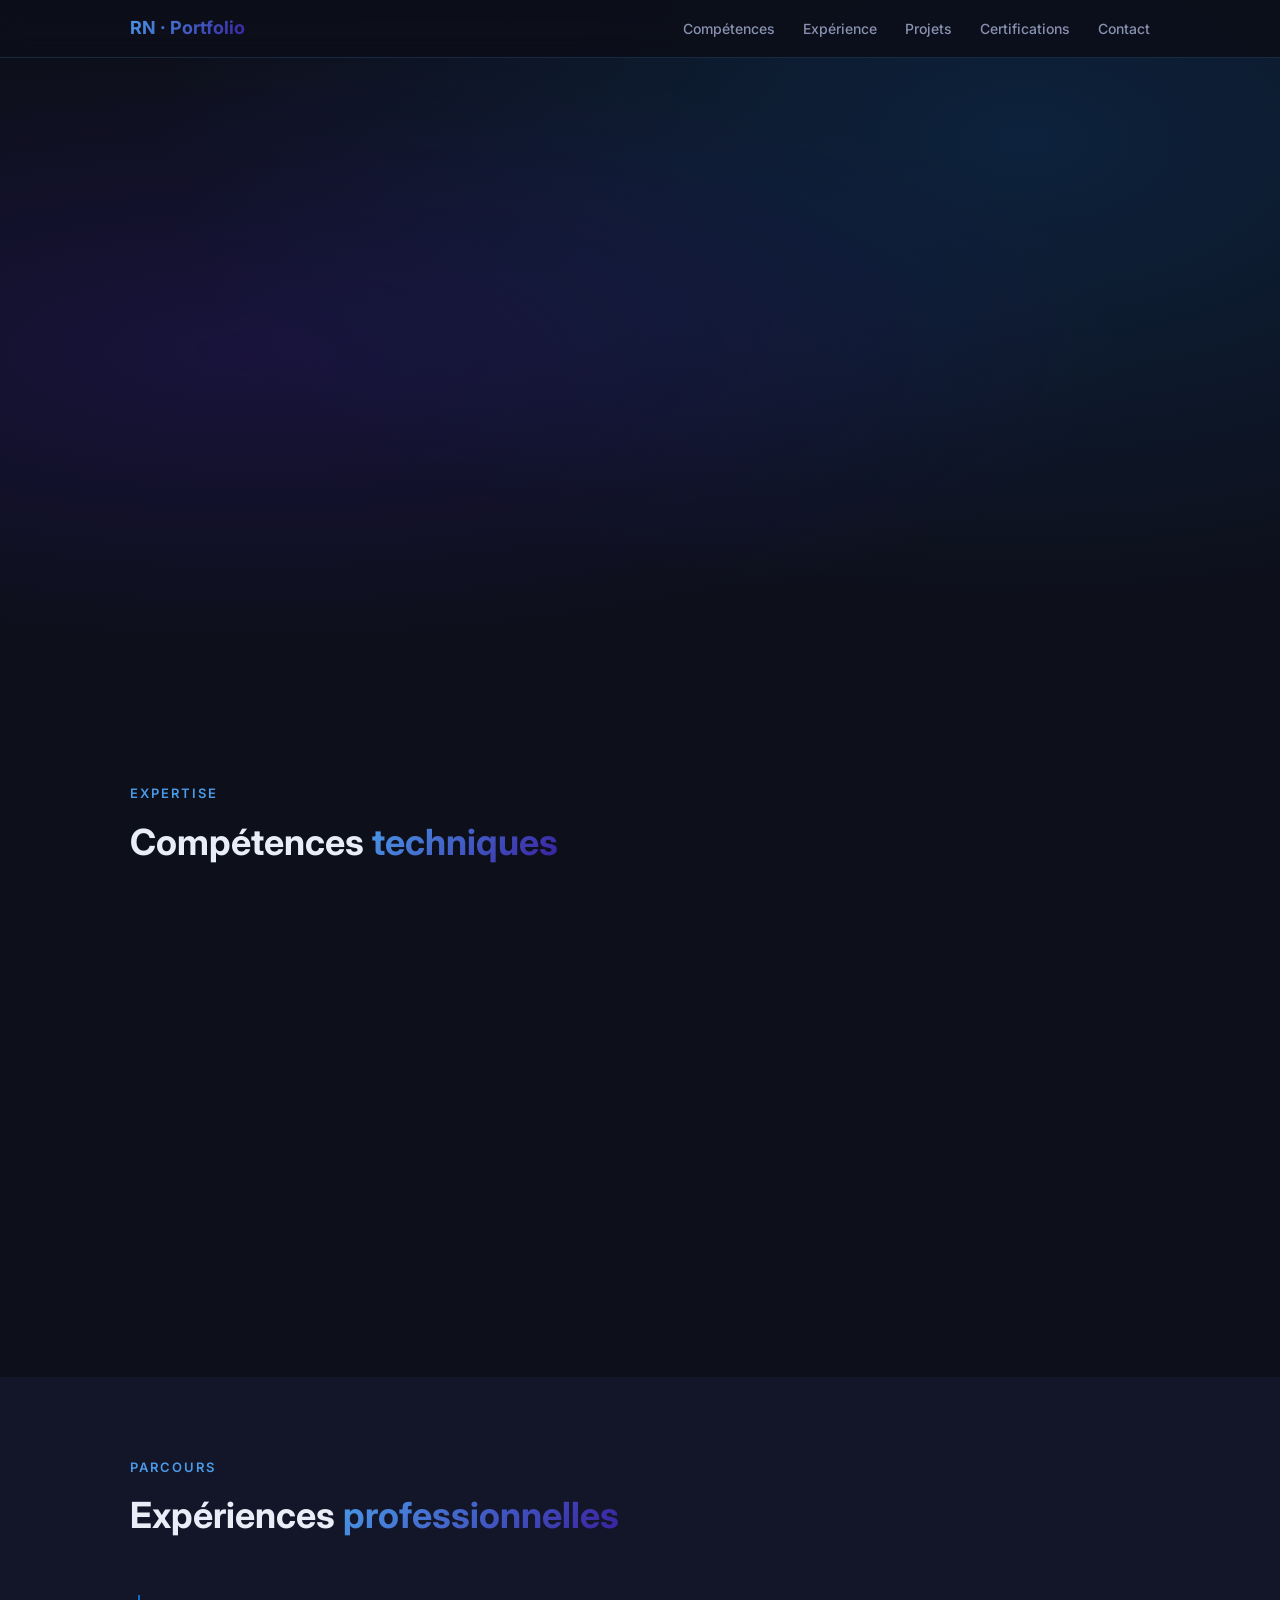
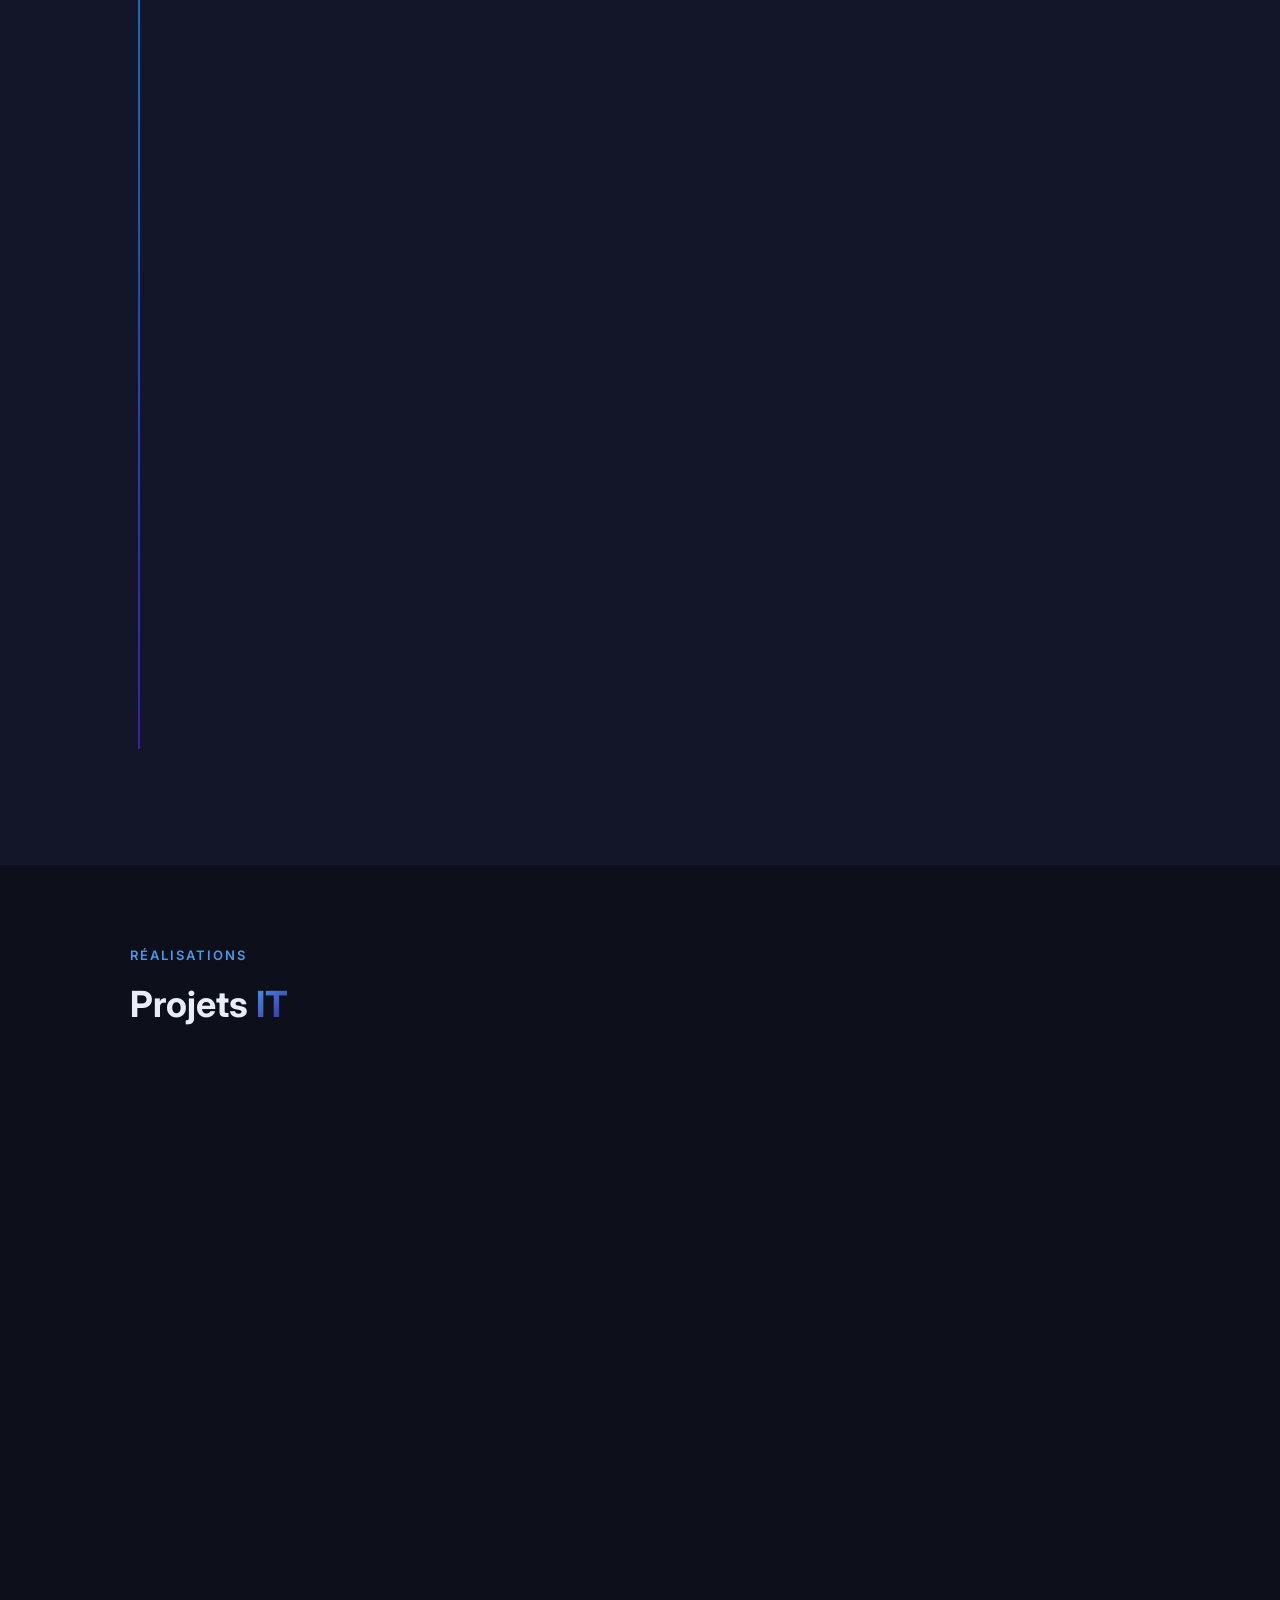
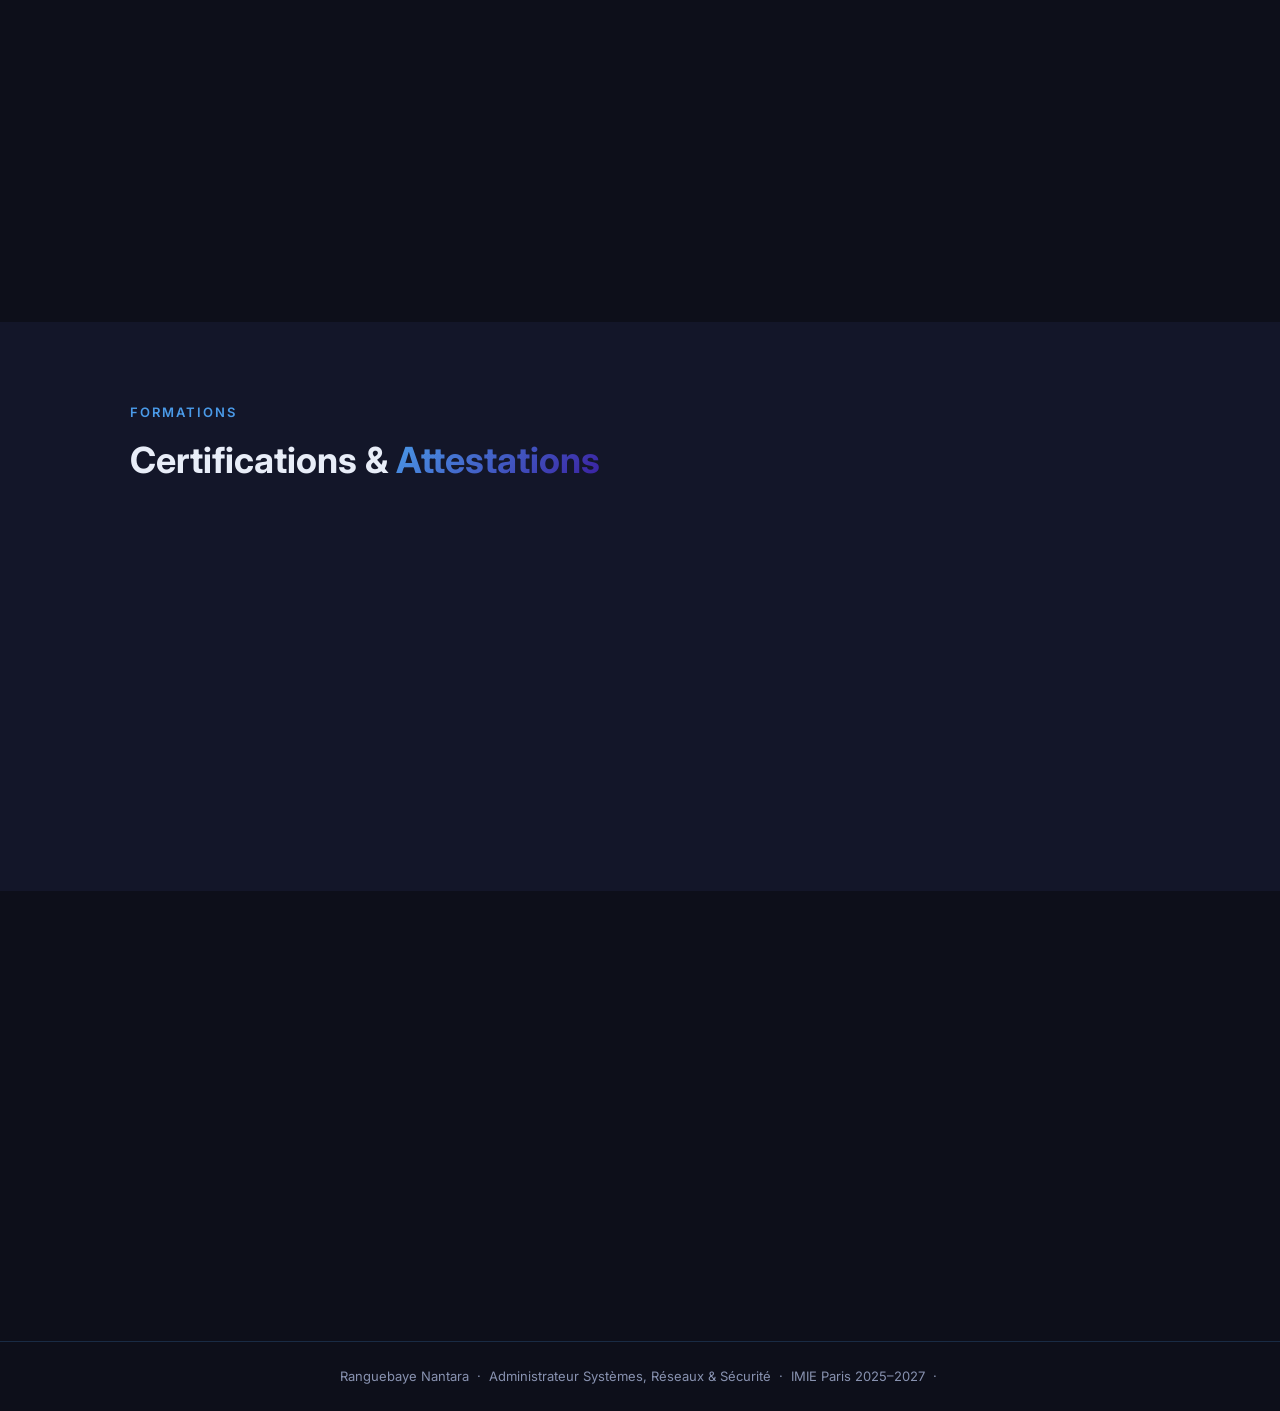
==== index.html @ 091eb743 "Add initial HTML structure for portfolio" ====
<!DOCTYPE html>
<html lang="fr">
<head>
  <meta charset="UTF-8" />
  <meta name="viewport" content="width=device-width, initial-scale=1.0"/>
  <meta name="description" content="Portfolio de Ranguebaye Nantara — Administrateur Systèmes, Réseaux & Sécurité, alternant IMIE Paris"/>
  <title>Ranguebaye Nantara — Portfolio IT</title>
  <link href="https://fonts.googleapis.com/css2?family=Inter:wght@300;400;500;600;700;800&display=swap" rel="stylesheet"/>
  <link rel="stylesheet" href="https://cdnjs.cloudflare.com/ajax/libs/font-awesome/6.5.0/css/all.min.css"/>
  <link rel="stylesheet" href="assets/css/style.css"/>
</head>
<body>

<!-- ══ NAV ══════════════════════════════════════ -->
<nav class="nav">
  <div class="container">
    <a href="index.html" class="nav-logo">RN · Portfolio</a>
    <ul class="nav-links">
      <li><a href="#competences">Compétences</a></li>
      <li><a href="#experience">Expérience</a></li>
      <li><a href="#projets">Projets</a></li>
      <li><a href="#certifications">Certifications</a></li>
      <li><a href="#contact">Contact</a></li>
    </ul>
    <div class="nav-burger" id="burger" aria-label="Menu">
      <span></span><span></span><span></span>
    </div>
  </div>
  <div class="nav-mobile" id="nav-mobile">
    <a href="#competences">Compétences</a>
    <a href="#experience">Expérience</a>
    <a href="#projets">Projets</a>
    <a href="#certifications">Certifications</a>
    <a href="#contact">Contact</a>
  </div>
</nav>

<!-- ══ HERO ══════════════════════════════════════ -->
<section class="hero" id="accueil">
  <div class="container">
    <div class="hero-content fade-in">
      <div class="hero-tag">🎓 Mastère Expert Réseaux, Infrastructures & Sécurité — IMIE Paris</div>
      <h1>Ranguebaye<br><span class="gradient-text">Nantara</span></h1>
      <div class="hero-subtitle">Administrateur Systèmes, Réseaux & Sécurité</div>
      <div class="hero-badge">🔍 Contrat d'apprentissage — Septembre 2026</div>
      <p class="hero-desc">
        Je viens d'un parcours atypique. J'ai travaillé au Tchad, formé des apprenants,
        évolué dans des environnements avec peu de ressources. Ça m'a appris à me débrouiller
        et à ne jamais oublier la personne derrière le problème technique.
      </p>
      <div class="hero-btns">
        <a href="#contact" class="btn btn-primary"><i class="fa-solid fa-envelope"></i> Me contacter</a>
        <a href="#projets" class="btn btn-secondary"><i class="fa-solid fa-folder-open"></i> Voir mes projets</a>
      </div>
    </div>
    <div class="hero-photo fade-in">
      <img src="assets/img/photo.jpg" alt="Ranguebaye Nantara" />
    </div>
  </div>
</section>

<!-- ══ COMPÉTENCES ═══════════════════════════════ -->
<section id="competences" class="section-pad">
  <div class="container">
    <div class="section-label">Expertise</div>
    <h2 class="section-title">Compétences <span class="gradient-text">techniques</span></h2>
    <div class="skills-grid">

      <div class="card skill-card card-lift fade-in">
        <div class="skill-icon">🖥️</div>
        <div class="skill-cat">Systèmes</div>
        <div class="skill-tags">
          <span class="tag">Windows Server</span>
          <span class="tag">Linux Debian</span>
          <span class="tag">Ubuntu</span>
        </div>
      </div>

      <div class="card skill-card card-lift fade-in">
        <div class="skill-icon">🔐</div>
        <div class="skill-cat">Identité & Accès</div>
        <div class="skill-tags">
          <span class="tag">Active Directory</span>
          <span class="tag">Azure AD</span>
          <span class="tag">GPO</span>
          <span class="tag">DNS / DHCP</span>
        </div>
      </div>

      <div class="card skill-card card-lift fade-in">
        <div class="skill-icon">☁️</div>
        <div class="skill-cat">Virtualisation & Cloud</div>
        <div class="skill-tags">
          <span class="tag">Hyper-V</span>
          <span class="tag">VMware ESXi</span>
          <span class="tag">Microsoft 365</span>
          <span class="tag">Azure</span>
        </div>
      </div>

      <div class="card skill-card card-lift fade-in">
        <div class="skill-icon">🌐</div>
        <div class="skill-cat">Réseau</div>
        <div class="skill-tags">
          <span class="tag">TCP/IP</span>
          <span class="tag">VLAN</span>
          <span class="tag">VPN</span>
          <span class="tag">pfSense</span>
          <span class="tag">Firewall</span>
        </div>
      </div>

      <div class="card skill-card card-lift fade-in">
        <div class="skill-icon">🛡️</div>
        <div class="skill-cat">Sécurité</div>
        <div class="skill-tags">
          <span class="tag">ISO 27001</span>
          <span class="tag">RGPD</span>
          <span class="tag">ANSSI</span>
          <span class="tag">Bastion Linux</span>
        </div>
      </div>

      <div class="card skill-card card-lift fade-in">
        <div class="skill-icon">📊</div>
        <div class="skill-cat">Supervision</div>
        <div class="skill-tags">
          <span class="tag">Zabbix</span>
          <span class="tag">Wazuh SIEM</span>
          <span class="tag">GLPI</span>
          <span class="tag">ITIL</span>
        </div>
      </div>

    </div>
  </div>
</section>

<!-- ══ EXPÉRIENCE ════════════════════════════════ -->
<div class="bg-alt">
<section id="experience" class="section-pad">
  <div class="container">
    <div class="section-label">Parcours</div>
    <h2 class="section-title">Expériences <span class="gradient-text">professionnelles</span></h2>
    <div class="timeline">

      <div class="timeline-item fade-in">
        <div class="timeline-dot"></div>
        <div class="card timeline-card">
          <div class="timeline-header">
            <div>
              <div class="timeline-title">Administrateur Systèmes & Réseaux Junior</div>
              <div class="timeline-company">NTIC CENTER CORPORATION — Saint-Denis, 93</div>
            </div>
            <span class="timeline-date">Mars 2026 – En cours</span>
          </div>
          <div class="timeline-lieu">📍 Alternance</div>
          <ul class="timeline-list">
            <li>Déploiement d'une infrastructure virtualisée complète (Windows Server et Linux)</li>
            <li>Mise en place d'Active Directory, DNS, DHCP et plan d'adressage IP</li>
            <li>Sécurisation du SI : pfSense, VPN, bonnes pratiques ANSSI, conformité RGPD</li>
            <li>Supervision avec Zabbix et SIEM Wazuh — collecte et analyse des logs</li>
            <li>Production de livrables : schémas réseau, documentation, cahier des charges</li>
          </ul>
        </div>
      </div>

      <div class="timeline-item fade-in">
        <div class="timeline-dot"></div>
        <div class="card timeline-card">
          <div class="timeline-header">
            <div>
              <div class="timeline-title">Administrateur Systèmes & Réseaux — Stagiaire</div>
              <div class="timeline-company">Airtel Tchad — N'Djaména</div>
            </div>
            <span class="timeline-date">Janv. – Juin 2025</span>
          </div>
          <div class="timeline-lieu">📍 Stage</div>
          <ul class="timeline-list">
            <li>Administration et maintenance de serveurs Windows/Linux en production</li>
            <li>Configuration et supervision des équipements réseau (LAN, VPN, firewall)</li>
            <li>Support technique utilisateurs niveaux 1 & 2</li>
          </ul>
        </div>
      </div>

      <div class="timeline-item fade-in">
        <div class="timeline-dot"></div>
        <div class="card timeline-card">
          <div class="timeline-header">
            <div>
              <div class="timeline-title">Formateur — Développement Web & Logiciels</div>
              <div class="timeline-company">CEFPAMS Academy — N'Djaména</div>
            </div>
            <span class="timeline-date">Mars – Juil. 2024</span>
          </div>
          <div class="timeline-lieu">📍 Formateur</div>
          <ul class="timeline-list">
            <li>Animation de sessions de formation en développement web et logiciels</li>
            <li>Évaluation des compétences — rôle de Président du Jury</li>
          </ul>
        </div>
      </div>

    </div>
  </div>
</section>
</div>

<!-- ══ PROJETS ════════════════════════════════════ -->
<section id="projets" class="section-pad">
  <div class="container">
    <div class="section-label">Réalisations</div>
    <h2 class="section-title">Projets <span class="gradient-text">IT</span></h2>
    <div class="projects-grid">

      <div class="card project-card card-lift fade-in">
        <div class="project-icon">🏗️</div>
        <div class="project-title">Infrastructure NTIC CENTER CORPORATION</div>
        <p class="project-desc">Déploiement complet d'une infrastructure virtualisée : serveurs Windows/Linux, Active Directory, DNS, DHCP, pfSense, VPN, supervision Zabbix et Wazuh.</p>
        <div class="project-tags"><span class="tag-purple">Windows Server</span><span class="tag-purple">Linux</span><span class="tag-purple">Zabbix</span><span class="tag-purple">Wazuh</span></div>
        <a href="projets/infrastructure-ntic.html" class="btn btn-sm btn-outline"><i class="fa-solid fa-arrow-right"></i> Voir le projet</a>
      </div>

      <div class="card project-card card-lift fade-in">
        <div class="project-icon">🔒</div>
        <div class="project-title">ERIS-CORP — Architecture IAM & Bastion Linux</div>
        <p class="project-desc">Conception d'une architecture IAM complète, déploiement et audit d'un Bastion Linux sécurisé, conformité aux recommandations ANSSI.</p>
        <div class="project-tags"><span class="tag-purple">IAM</span><span class="tag-purple">Bastion</span><span class="tag-purple">ANSSI</span><span class="tag-purple">Linux</span></div>
        <a href="projets/eris-corp-iam.html" class="btn btn-sm btn-outline"><i class="fa-solid fa-arrow-right"></i> Voir le projet</a>
      </div>

      <div class="card project-card card-lift fade-in">
        <div class="project-icon">📂</div>
        <div class="project-title">Active Directory — Lab complet</div>
        <p class="project-desc">Création d'un domaine AD, gestion des OU, GPO et permissions. Configuration DNS, DHCP et intégration Azure AD et Microsoft 365.</p>
        <div class="project-tags"><span class="tag-purple">Active Directory</span><span class="tag-purple">GPO</span><span class="tag-purple">Azure AD</span></div>
        <a href="projets/active-directory-lab.html" class="btn btn-sm btn-outline"><i class="fa-solid fa-arrow-right"></i> Voir le projet</a>
      </div>

      <div class="card project-card card-lift fade-in">
        <div class="project-icon">🌐</div>
        <div class="project-title">Lab Réseau — VLAN & pfSense</div>
        <p class="project-desc">Conception d'un plan d'adressage IP, segmentation VLAN, configuration pfSense et mise en place d'un VPN site-à-site.</p>
        <div class="project-tags"><span class="tag-purple">VLAN</span><span class="tag-purple">pfSense</span><span class="tag-purple">VPN</span><span class="tag-purple">TCP/IP</span></div>
        <a href="projets/reseau-vlan-pfsense.html" class="btn btn-sm btn-outline"><i class="fa-solid fa-arrow-right"></i> Voir le projet</a>
      </div>

      <div class="card project-card card-lift fade-in">
        <div class="project-icon">📡</div>
        <div class="project-title">Supervision SIEM — Wazuh & Zabbix</div>
        <p class="project-desc">Déploiement d'un environnement de supervision avec Zabbix pour le monitoring et Wazuh comme SIEM pour la collecte et l'analyse des logs.</p>
        <div class="project-tags"><span class="tag-purple">Wazuh</span><span class="tag-purple">Zabbix</span><span class="tag-purple">SIEM</span></div>
        <a href="projets/supervision-siem.html" class="btn btn-sm btn-outline"><i class="fa-solid fa-arrow-right"></i> Voir le projet</a>
      </div>

      <div class="card project-card card-lift fade-in">
        <div class="project-icon">☁️</div>
        <div class="project-title">Cloud Azure — Administration M365</div>
        <p class="project-desc">Administration Microsoft 365 et Azure AD : gestion des comptes, licences, MFA, Intune et politiques de sécurité cloud.</p>
        <div class="project-tags"><span class="tag-purple">Azure AD</span><span class="tag-purple">M365</span><span class="tag-purple">MFA</span><span class="tag-purple">Intune</span></div>
        <a href="projets/cloud-azure-m365.html" class="btn btn-sm btn-outline"><i class="fa-solid fa-arrow-right"></i> Voir le projet</a>
      </div>

    </div>
  </div>
</section>

<!-- ══ CERTIFICATIONS ════════════════════════════ -->
<div class="bg-alt">
<section id="certifications" class="section-pad">
  <div class="container">
    <div class="section-label">Formations</div>
    <h2 class="section-title">Certifications & <span class="gradient-text">Attestations</span></h2>
    <div class="certs-grid">
      <div class="card cert-card fade-in"><div class="cert-icon">🎖️</div><div><div class="cert-name">Foundations of UX Design</div><div class="cert-org">Google Career Certificates — Coursera</div><div class="cert-date">Avril 2023</div></div></div>
      <div class="card cert-card fade-in"><div class="cert-icon">🎖️</div><div><div class="cert-name">UX Design Process : Empathize, Define & Ideate</div><div class="cert-org">Google Career Certificates — Coursera</div><div class="cert-date">Janvier 2025</div></div></div>
      <div class="card cert-card fade-in"><div class="cert-icon">🏛️</div><div><div class="cert-name">Les Réseaux Locaux (LAN)</div><div class="cert-org">Université Fédérale Toulouse — FUN-MOOC</div><div class="cert-date">Août 2019</div></div></div>
      <div class="card cert-card fade-in"><div class="cert-icon">🏛️</div><div><div class="cert-name">Protection de la vie privée dans le monde numérique</div><div class="cert-org">Inria — FUN-MOOC</div><div class="cert-date">Juillet 2019</div></div></div>
      <div class="card cert-card fade-in"><div class="cert-icon">🏛️</div><div><div class="cert-name">Défis technologiques des villes intelligentes</div><div class="cert-org">Inria — FUN-MOOC</div><div class="cert-date">Juillet 2019</div></div></div>
      <div class="card cert-card fade-in"><div class="cert-icon">📜</div><div><div class="cert-name">Python pour débutants — Mention Bien</div><div class="cert-org">Opendarasa</div><div class="cert-date">Juillet 2018</div></div></div>
    </div>
  </div>
</section>
</div>

<!-- ══ CONTACT ════════════════════════════════════ -->
<section id="contact" class="section-pad">
  <div class="container">
    <div class="contact-box fade-in">
      <h3>Travaillons ensemble</h3>
      <p>Je recherche un contrat d'apprentissage pour septembre 2026.<br>Rythme 3 semaines entreprise / 1 semaine école.</p>
      <div class="contact-links">
        <a href="mailto:rngnan@gmail.com" class="contact-link"><i class="fa-solid fa-envelope"></i> rngnan@gmail.com</a>
        <a href="mailto:nantara.ranguebaye@imie-paris.fr" class="contact-link"><i class="fa-solid fa-envelope"></i> Email IMIE</a>
        <a href="https://www.linkedin.com/in/ranguebaye-nantara-84957b2b6" target="_blank" class="contact-link"><i class="fa-brands fa-linkedin"></i> LinkedIn</a>
        <a href="https://github.com/Rang235" target="_blank" class="contact-link"><i class="fa-brands fa-github"></i> GitHub</a>
        <a href="tel:+33759293953" class="contact-link"><i class="fa-solid fa-phone"></i> +33 7 59 29 39 53</a>
      </div>
    </div>
  </div>
</section>

<!-- ══ FOOTER ════════════════════════════════════ -->
<footer>
  <p>Ranguebaye Nantara &nbsp;·&nbsp; Administrateur Systèmes, Réseaux & Sécurité &nbsp;·&nbsp; IMIE Paris 2025–2027 &nbsp;·&nbsp; <span id="year"></span></p>
</footer>

<script src="assets/js/main.js"></script>
</body>
</html>
---- assets/css/style.css ----
/* ================================================
   RANGUEBAYE NANTARA — Portfolio IT
   Fichier : assets/css/style.css
   ================================================ */

/* ── Variables ───────────────────────────────── */
:root {
  --imie-dark:   #1A1060;
  --imie-purple: #3A1FA0;
  --imie-blue:   #0B6EC4;
  --imie-light:  #4A9AE8;
  --bg:          #0D0F1A;
  --bg2:         #131629;
  --card:        #1A1E35;
  --border:      rgba(74,154,232,0.2);
  --text:        #E8EDF8;
  --muted:       #8892B0;
  --white:       #FFFFFF;
  --green:       #C5F0A4;
  --radius:      12px;
  --transition:  0.25s ease;
}

/* ── Reset & Base ────────────────────────────── */
*, *::before, *::after { box-sizing: border-box; margin: 0; padding: 0; }
html { scroll-behavior: smooth; font-size: 16px; }
body { font-family: 'Inter', sans-serif; background: var(--bg); color: var(--text); line-height: 1.6; }
a { text-decoration: none; color: inherit; }
ul { list-style: none; }
img { max-width: 100%; display: block; }

/* ── Scrollbar ───────────────────────────────── */
::-webkit-scrollbar { width: 6px; }
::-webkit-scrollbar-track { background: var(--bg); }
::-webkit-scrollbar-thumb { background: var(--imie-blue); border-radius: 3px; }

/* ── Utilities ───────────────────────────────── */
.container { max-width: 1100px; margin: 0 auto; padding: 0 40px; }
.gradient-text {
  background: linear-gradient(135deg, var(--imie-light), var(--imie-purple));
  -webkit-background-clip: text;
  -webkit-text-fill-color: transparent;
  background-clip: text;
}
.section-label {
  font-size: 13px; color: var(--imie-light); font-weight: 600;
  letter-spacing: 2px; text-transform: uppercase; margin-bottom: 10px;
}
.section-title { font-size: clamp(26px, 3vw, 36px); font-weight: 700; margin-bottom: 50px; }
.section-pad { padding: 80px 0; }
.bg-alt { background: var(--bg2); }

/* ── Animations ──────────────────────────────── */
.fade-in { opacity: 0; transform: translateY(24px); transition: opacity 0.6s ease, transform 0.6s ease; }
.fade-in.visible { opacity: 1; transform: translateY(0); }

/* ── NAV ─────────────────────────────────────── */
.nav {
  position: fixed; top: 0; width: 100%; z-index: 100;
  background: rgba(13,15,26,0.92); backdrop-filter: blur(12px);
  border-bottom: 1px solid var(--border);
  padding: 14px 0;
}
.nav .container { display: flex; justify-content: space-between; align-items: center; }
.nav-logo {
  font-size: 18px; font-weight: 700;
  background: linear-gradient(135deg, var(--imie-light), var(--imie-purple));
  -webkit-background-clip: text; -webkit-text-fill-color: transparent;
}
.nav-links { display: flex; gap: 28px; }
.nav-links a { color: var(--muted); font-size: 14px; font-weight: 500; transition: color var(--transition); }
.nav-links a:hover { color: var(--imie-light); }
.nav-burger { display: none; flex-direction: column; gap: 5px; cursor: pointer; padding: 4px; }
.nav-burger span { width: 24px; height: 2px; background: var(--text); border-radius: 2px; transition: all var(--transition); }
.nav-mobile { display: none; flex-direction: column; background: var(--bg2); border-top: 1px solid var(--border); padding: 16px 40px; gap: 14px; }
.nav-mobile.open { display: flex; }
.nav-mobile a { color: var(--muted); font-size: 15px; font-weight: 500; padding: 6px 0; border-bottom: 1px solid var(--border); }

/* ── HERO ────────────────────────────────────── */
.hero {
  padding: 120px 0 80px;
  background:
    radial-gradient(ellipse at 20% 50%, rgba(58,31,160,0.25) 0%, transparent 60%),
    radial-gradient(ellipse at 80% 20%, rgba(11,110,196,0.2) 0%, transparent 60%);
}
.hero .container { display: flex; align-items: center; gap: 60px; }
.hero-content { flex: 1; }
.hero-tag {
  display: inline-block; background: rgba(11,110,196,0.15);
  border: 1px solid rgba(11,110,196,0.4); color: var(--imie-light);
  padding: 5px 14px; border-radius: 20px; font-size: 13px; font-weight: 500; margin-bottom: 20px;
}
.hero h1 { font-size: clamp(36px, 5vw, 58px); font-weight: 800; line-height: 1.1; margin-bottom: 16px; }
.hero-subtitle { font-size: 18px; color: var(--muted); margin-bottom: 14px; }
.hero-badge {
  display: inline-block; background: rgba(197,240,164,0.12);
  border: 1px solid rgba(197,240,164,0.3); color: var(--green);
  padding: 5px 14px; border-radius: 20px; font-size: 13px; font-weight: 600; margin-bottom: 28px;
}
.hero-desc { font-size: 16px; color: var(--muted); max-width: 520px; margin-bottom: 36px; line-height: 1.8; }
.hero-btns { display: flex; gap: 14px; flex-wrap: wrap; }
.hero-photo img {
  width: 260px; height: 260px; border-radius: 50%;
  object-fit: cover; object-position: top;
  border: 4px solid rgba(74,154,232,0.5);
  box-shadow: 0 0 60px rgba(11,110,196,0.3);
}

/* ── BUTTONS ─────────────────────────────────── */
.btn {
  display: inline-flex; align-items: center; gap: 8px;
  padding: 13px 28px; border-radius: 8px;
  font-weight: 600; font-size: 15px; transition: opacity var(--transition), background var(--transition);
  cursor: pointer; border: none;
}
.btn-primary { background: linear-gradient(135deg, var(--imie-blue), var(--imie-purple)); color: #fff; }
.btn-primary:hover { opacity: 0.85; }
.btn-secondary { border: 1px solid var(--imie-blue); color: var(--imie-light); background: transparent; }
.btn-secondary:hover { background: rgba(11,110,196,0.12); }
.btn-sm { padding: 8px 16px; font-size: 13px; border-radius: 7px; }
.btn-outline { border: 1px solid var(--border); color: var(--text); background: transparent; }
.btn-outline:hover { border-color: var(--imie-blue); background: rgba(11,110,196,0.08); }
.btn-soon { opacity: 0.5; cursor: default; pointer-events: none; }

/* ── CARDS ───────────────────────────────────── */
.card {
  background: var(--card); border: 1px solid var(--border);
  border-radius: var(--radius); transition: border-color var(--transition), transform var(--transition);
}
.card:hover { border-color: var(--imie-blue); }
.card-lift:hover { transform: translateY(-4px); }

/* ── SKILLS ──────────────────────────────────── */
.skills-grid { display: grid; grid-template-columns: repeat(auto-fill, minmax(200px, 1fr)); gap: 16px; }
.skill-card { padding: 20px; }
.skill-icon { font-size: 26px; margin-bottom: 10px; }
.skill-cat { font-size: 12px; color: var(--imie-light); font-weight: 600; text-transform: uppercase; letter-spacing: 1px; margin-bottom: 8px; }
.skill-tags { display: flex; flex-wrap: wrap; gap: 6px; }
.tag {
  background: rgba(11,110,196,0.12); border: 1px solid rgba(11,110,196,0.25);
  color: var(--text); padding: 3px 8px; border-radius: 5px; font-size: 11.5px;
}
.tag-purple {
  background: rgba(58,31,160,0.25); border: 1px solid rgba(58,31,160,0.4);
  color: #A8B8F8; padding: 3px 9px; border-radius: 5px; font-size: 11.5px;
}

/* ── TIMELINE ────────────────────────────────── */
.timeline { position: relative; padding-left: 30px; }
.timeline::before {
  content: ""; position: absolute; left: 8px; top: 0; bottom: 0;
  width: 2px; background: linear-gradient(to bottom, var(--imie-blue), var(--imie-purple));
}
.timeline-item { position: relative; margin-bottom: 36px; }
.timeline-dot {
  position: absolute; left: -26px; top: 6px;
  width: 12px; height: 12px; border-radius: 50%;
  background: var(--imie-blue); border: 2px solid var(--bg);
  box-shadow: 0 0 10px rgba(11,110,196,0.6);
}
.timeline-card { padding: 22px 24px; }
.timeline-header { display: flex; justify-content: space-between; align-items: flex-start; flex-wrap: wrap; gap: 8px; margin-bottom: 6px; }
.timeline-title { font-size: 16px; font-weight: 700; color: var(--white); }
.timeline-company { font-size: 14px; color: var(--imie-light); font-weight: 600; }
.timeline-date { font-size: 12px; color: var(--muted); background: rgba(255,255,255,0.06); padding: 3px 10px; border-radius: 20px; white-space: nowrap; }
.timeline-lieu { font-size: 13px; color: var(--muted); margin-bottom: 12px; }
.timeline-list li { font-size: 14px; color: var(--muted); padding: 3px 0 3px 16px; position: relative; }
.timeline-list li::before { content: "–"; position: absolute; left: 0; color: var(--imie-blue); }

/* ── PROJECTS ────────────────────────────────── */
.projects-grid { display: grid; grid-template-columns: repeat(auto-fill, minmax(300px, 1fr)); gap: 20px; }
.project-card { padding: 24px; display: flex; flex-direction: column; }
.project-icon { font-size: 28px; margin-bottom: 12px; }
.project-title { font-size: 16px; font-weight: 700; color: var(--white); margin-bottom: 8px; }
.project-desc { font-size: 14px; color: var(--muted); flex: 1; margin-bottom: 16px; line-height: 1.6; }
.project-tags { display: flex; flex-wrap: wrap; gap: 6px; margin-bottom: 16px; }

/* ── CERTIFICATIONS ──────────────────────────── */
.certs-grid { display: grid; grid-template-columns: repeat(auto-fill, minmax(280px, 1fr)); gap: 16px; }
.cert-card { padding: 18px 20px; display: flex; gap: 14px; align-items: flex-start; }
.cert-icon { font-size: 26px; flex-shrink: 0; margin-top: 2px; }
.cert-name { font-size: 14px; font-weight: 600; color: var(--white); margin-bottom: 4px; }
.cert-org { font-size: 12px; color: var(--muted); }
.cert-date { font-size: 11px; color: var(--imie-light); margin-top: 4px; font-weight: 500; }

/* ── CONTACT ─────────────────────────────────── */
.contact-box {
  background: linear-gradient(135deg, rgba(26,16,96,0.6), rgba(11,110,196,0.15));
  border: 1px solid var(--border); border-radius: 16px;
  padding: 50px; text-align: center;
}
.contact-box h3 { font-size: 28px; font-weight: 700; margin-bottom: 12px; }
.contact-box p { color: var(--muted); font-size: 16px; margin-bottom: 32px; }
.contact-links { display: flex; justify-content: center; gap: 14px; flex-wrap: wrap; }
.contact-link {
  display: flex; align-items: center; gap: 8px;
  background: rgba(255,255,255,0.06); border: 1px solid var(--border);
  color: var(--text); padding: 12px 20px; border-radius: 10px;
  font-size: 14px; font-weight: 500; transition: border-color var(--transition), background var(--transition);
}
.contact-link:hover { border-color: var(--imie-blue); background: rgba(11,110,196,0.1); }

/* ── FOOTER ──────────────────────────────────── */
footer { border-top: 1px solid var(--border); text-align: center; padding: 24px; font-size: 13px; color: var(--muted); }

/* ── PAGE PROJET ─────────────────────────────── */
.project-hero {
  padding: 120px 0 60px;
  background: radial-gradient(ellipse at 30% 50%, rgba(58,31,160,0.2) 0%, transparent 60%);
}
.project-back { display: inline-flex; align-items: center; gap: 8px; color: var(--muted); font-size: 14px; margin-bottom: 28px; transition: color var(--transition); }
.project-back:hover { color: var(--imie-light); }
.project-hero h1 { font-size: clamp(28px, 4vw, 46px); font-weight: 800; margin-bottom: 16px; }
.project-hero-meta { display: flex; gap: 20px; flex-wrap: wrap; margin-bottom: 24px; }
.meta-item { display: flex; align-items: center; gap: 6px; font-size: 14px; color: var(--muted); }
.status-badge { display: inline-block; padding: 4px 12px; border-radius: 20px; font-size: 12px; font-weight: 600; }
.status-done { background: rgba(197,240,164,0.15); border: 1px solid rgba(197,240,164,0.4); color: var(--green); }
.status-wip { background: rgba(255,200,80,0.15); border: 1px solid rgba(255,200,80,0.4); color: #FFD95A; }
.project-content { padding: 60px 0; }
.content-section { margin-bottom: 50px; }
.content-section h2 { font-size: 22px; font-weight: 700; color: var(--white); margin-bottom: 20px; padding-bottom: 10px; border-bottom: 2px solid var(--imie-blue); }
.content-section p, .content-section li { font-size: 15px; color: var(--muted); line-height: 1.8; }
.content-section ul { padding-left: 16px; }
.content-section li { padding: 4px 0; position: relative; padding-left: 20px; }
.content-section li::before { content: "–"; position: absolute; left: 0; color: var(--imie-blue); }
.info-grid { display: grid; grid-template-columns: repeat(auto-fill, minmax(200px, 1fr)); gap: 16px; margin-top: 16px; }
.info-card { background: var(--card); border: 1px solid var(--border); border-radius: var(--radius); padding: 18px; }
.info-label { font-size: 11px; color: var(--imie-light); font-weight: 600; text-transform: uppercase; letter-spacing: 1px; margin-bottom: 6px; }
.info-value { font-size: 15px; font-weight: 600; color: var(--white); }
.coming-soon-box {
  background: var(--card); border: 2px dashed var(--border);
  border-radius: var(--radius); padding: 40px; text-align: center; margin: 20px 0;
}
.coming-soon-box p { color: var(--muted); font-size: 15px; margin-top: 12px; }

/* ── RESPONSIVE ──────────────────────────────── */
@media (max-width: 768px) {
  .container { padding: 0 20px; }
  .nav-links { display: none; }
  .nav-burger { display: flex; }
  .hero .container { flex-direction: column-reverse; gap: 36px; }
  .hero-photo img { width: 180px; height: 180px; }
  .section-pad { padding: 60px 0; }
  .contact-box { padding: 30px 20px; }
  .project-hero-meta { gap: 12px; }
}
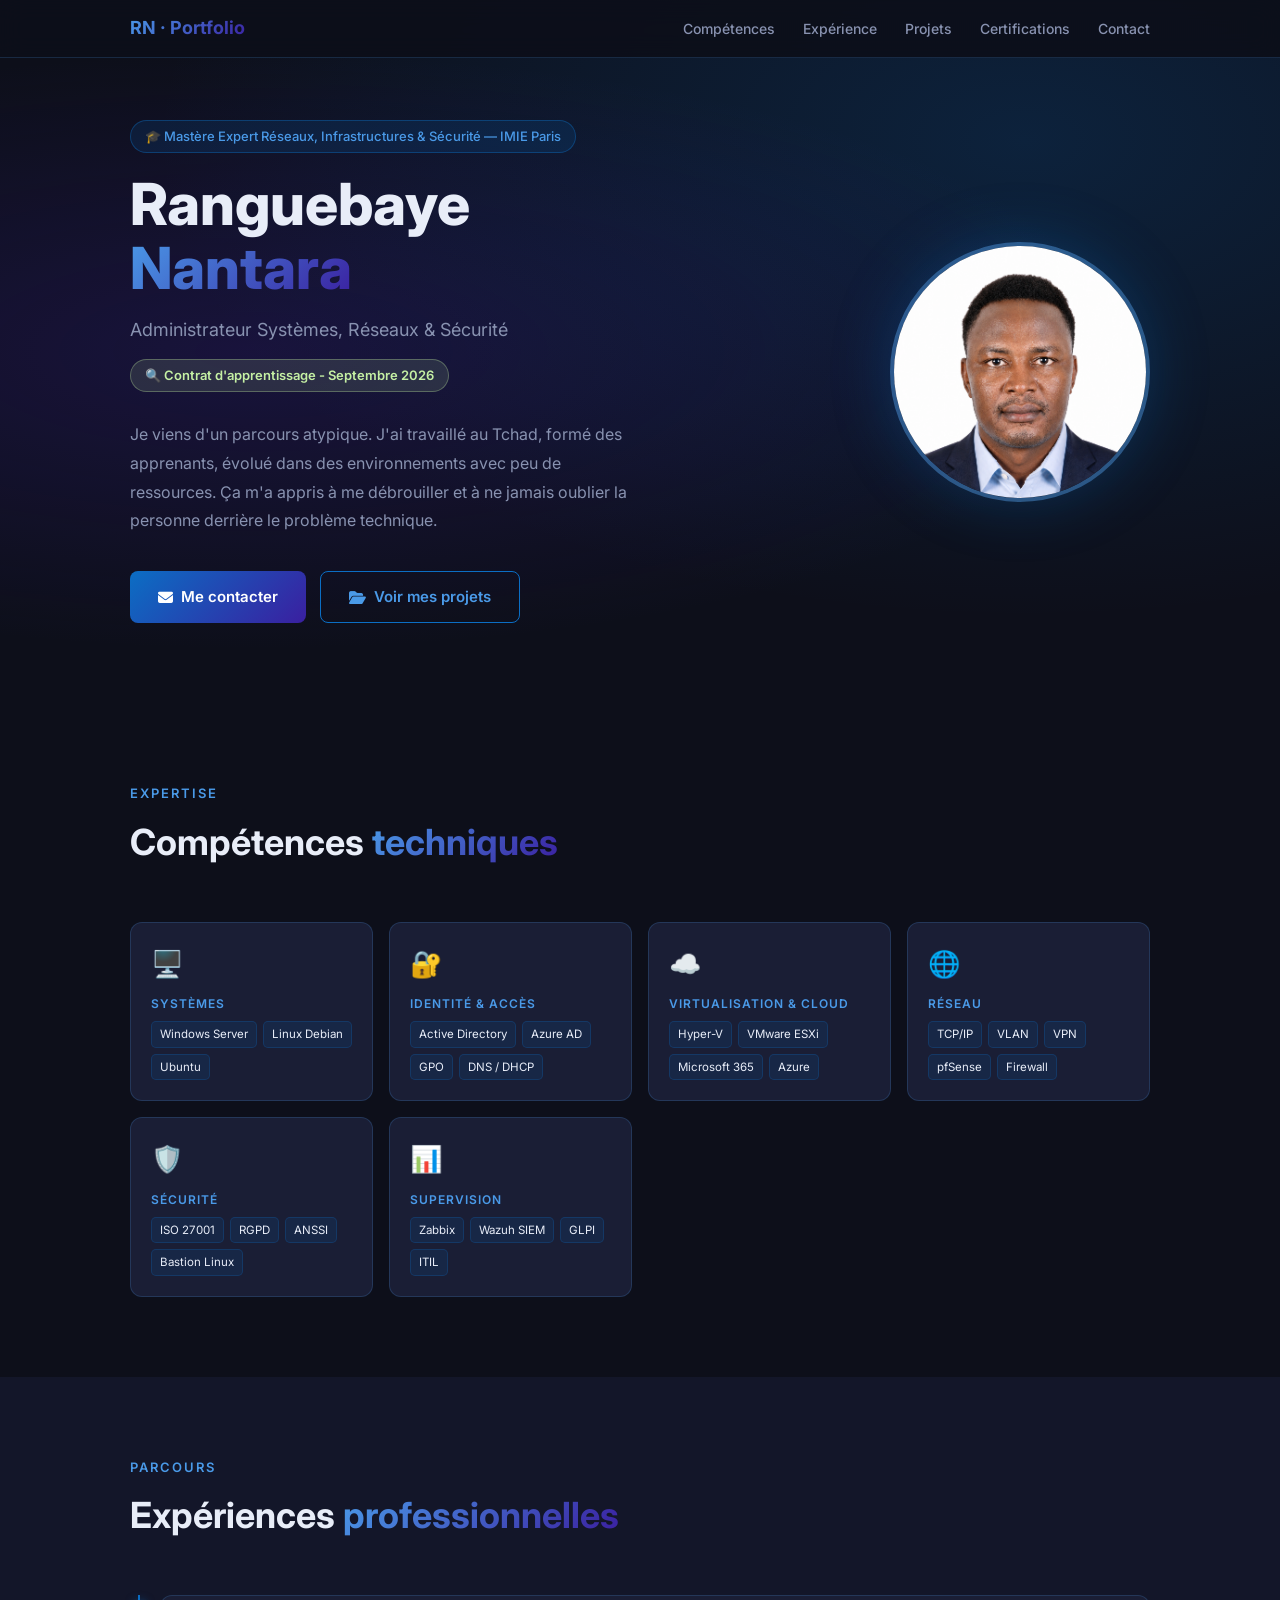
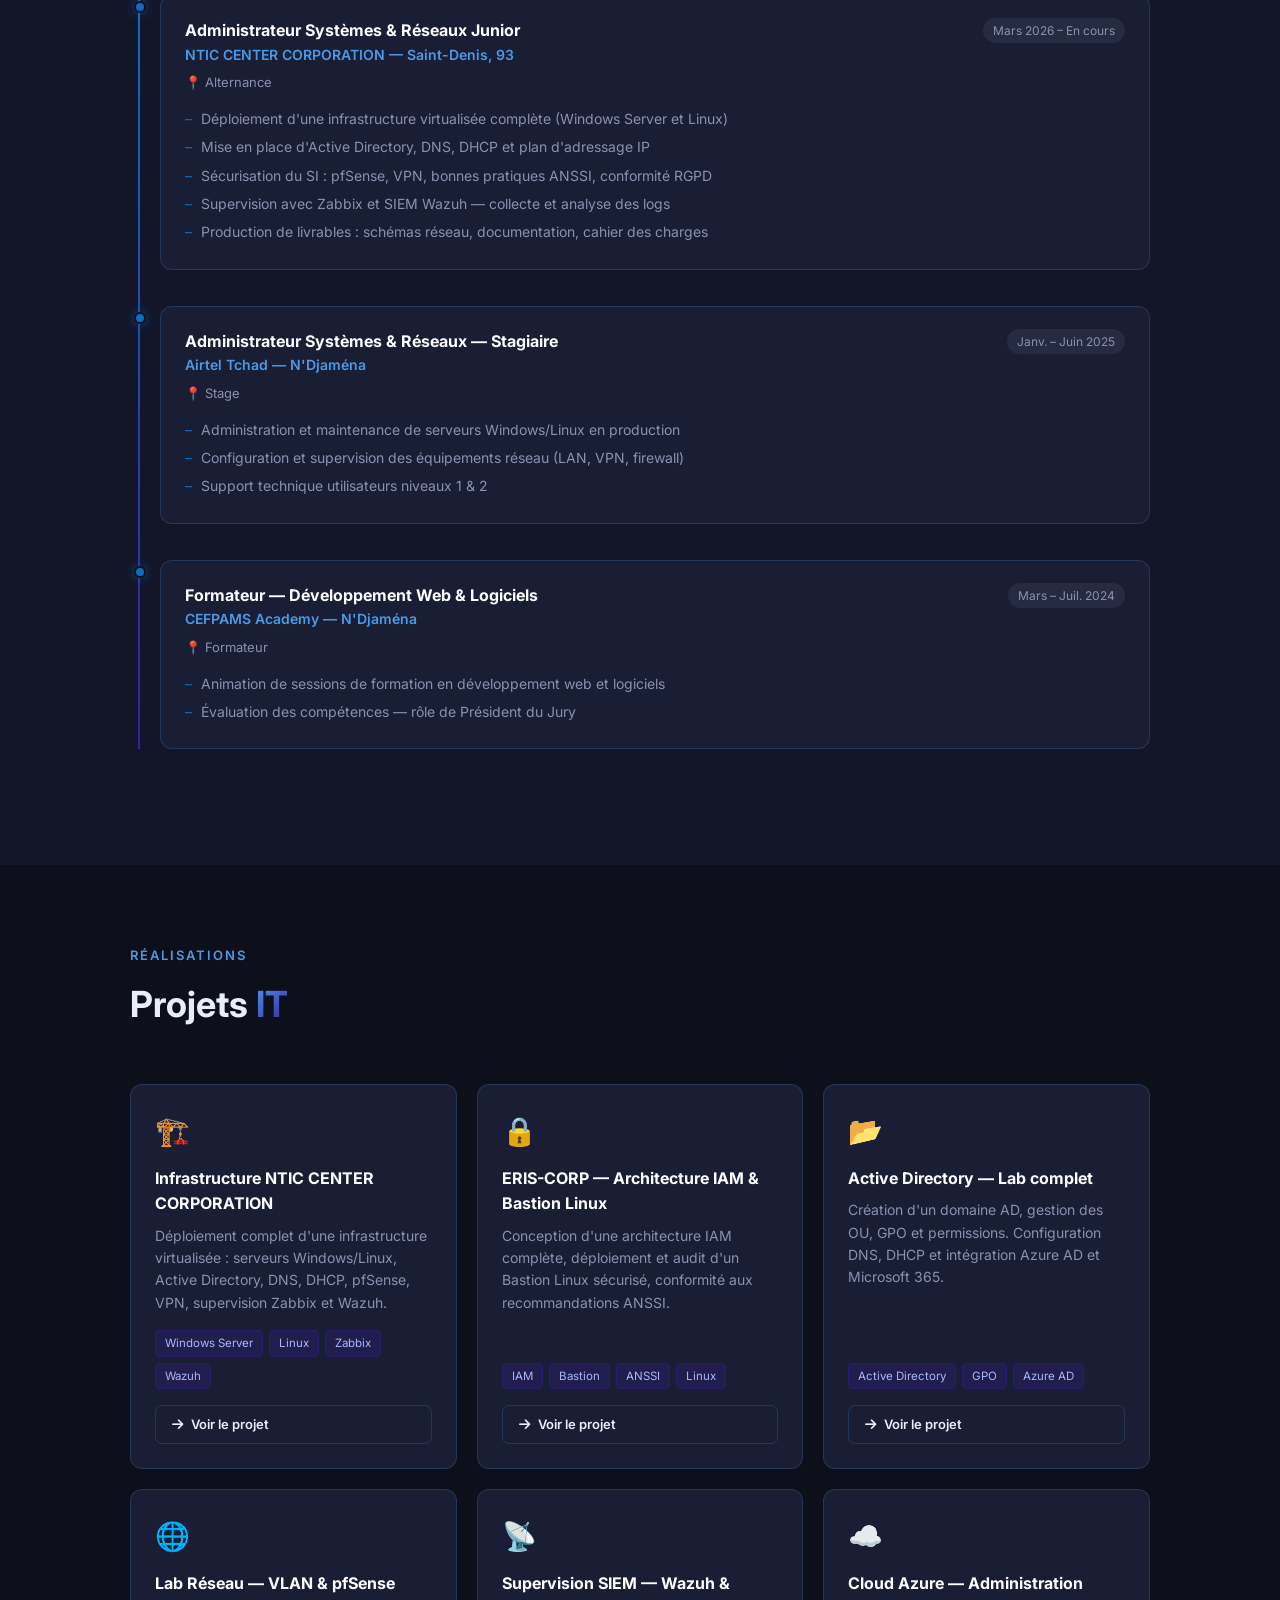
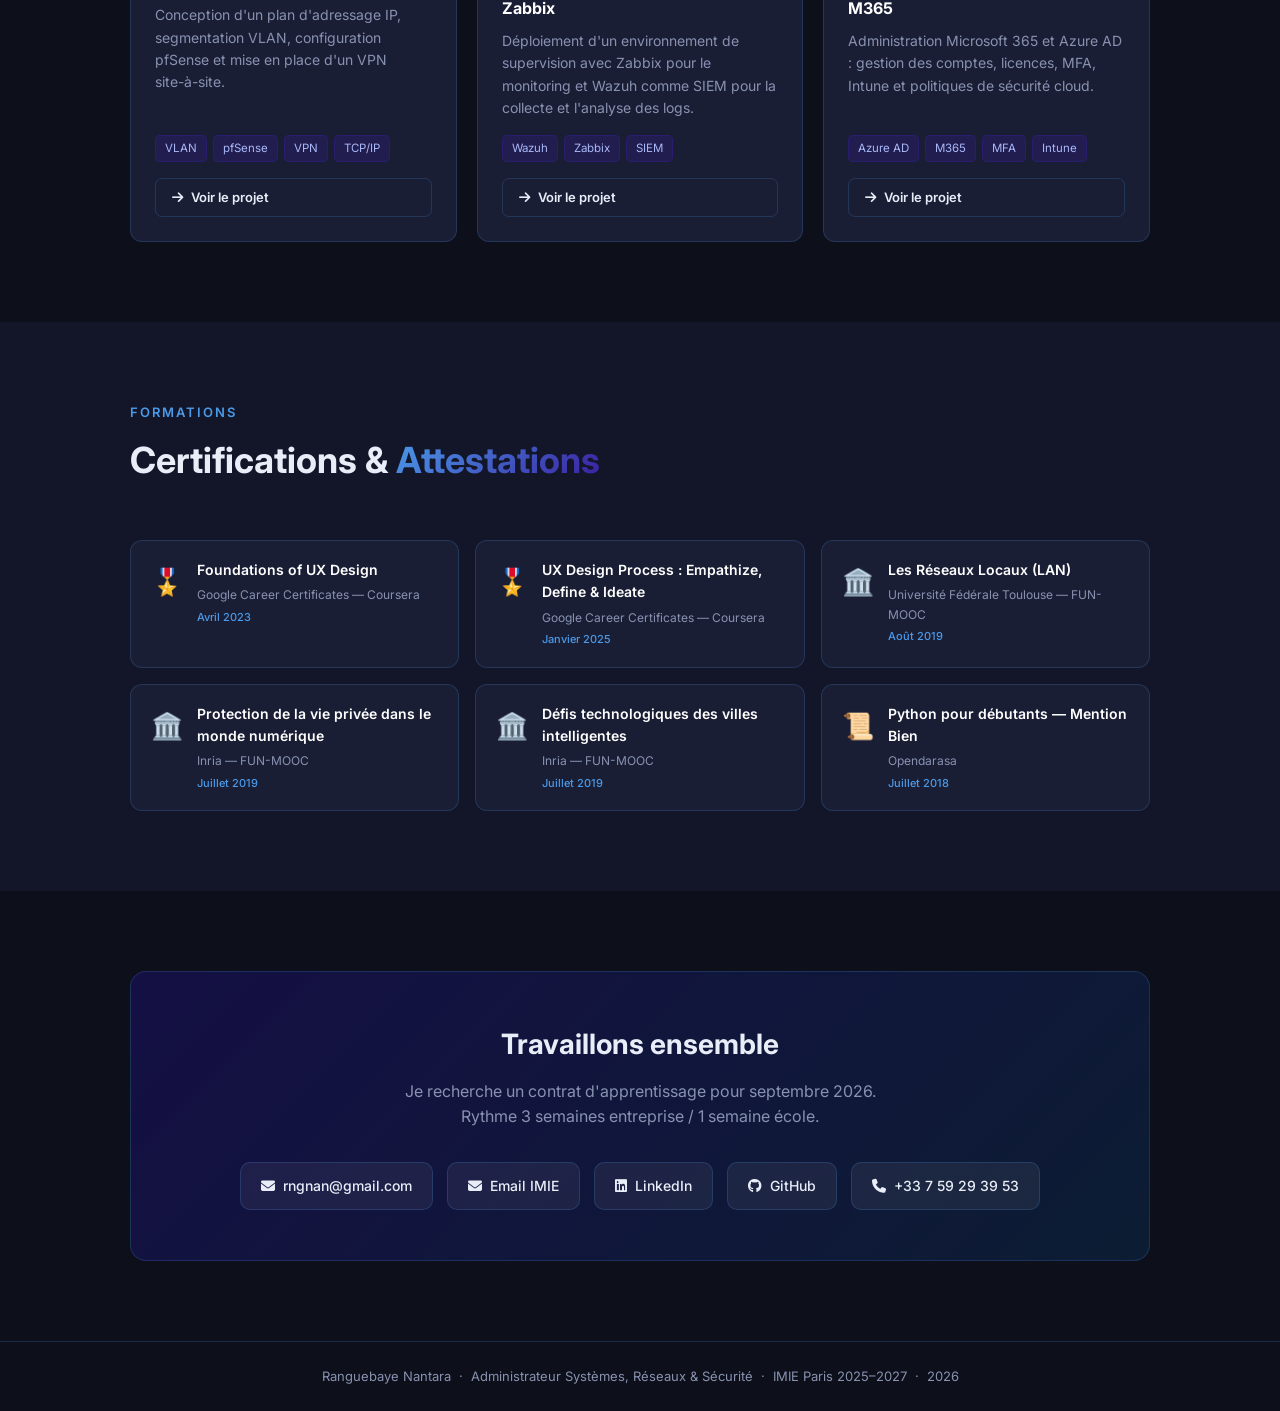
==== commit d22c06af: "Update meta description and title in index.html" ====
--- a/index.html
+++ b/index.html
@@ -3,8 +3,8 @@
 <head>
   <meta charset="UTF-8" />
   <meta name="viewport" content="width=device-width, initial-scale=1.0"/>
-  <meta name="description" content="Portfolio de Ranguebaye Nantara — Administrateur Systèmes, Réseaux & Sécurité, alternant IMIE Paris"/>
-  <title>Ranguebaye Nantara — Portfolio IT</title>
+  <meta name="description" content="Portfolio de Ranguebaye Nantara - Administrateur Systèmes, Réseaux & Sécurité, alternant IMIE Paris"/>
+  <title>Ranguebaye Nantara - Portfolio IT</title>
   <link href="https://fonts.googleapis.com/css2?family=Inter:wght@300;400;500;600;700;800&display=swap" rel="stylesheet"/>
   <link rel="stylesheet" href="https://cdnjs.cloudflare.com/ajax/libs/font-awesome/6.5.0/css/all.min.css"/>
   <link rel="stylesheet" href="assets/css/style.css"/>
@@ -42,7 +42,7 @@
       <div class="hero-tag">🎓 Mastère Expert Réseaux, Infrastructures & Sécurité — IMIE Paris</div>
       <h1>Ranguebaye<br><span class="gradient-text">Nantara</span></h1>
       <div class="hero-subtitle">Administrateur Systèmes, Réseaux & Sécurité</div>
-      <div class="hero-badge">🔍 Contrat d'apprentissage — Septembre 2026</div>
+      <div class="hero-badge">🔍 Contrat d'apprentissage - Septembre 2026</div>
       <p class="hero-desc">
         Je viens d'un parcours atypique. J'ai travaillé au Tchad, formé des apprenants,
         évolué dans des environnements avec peu de ressources. Ça m'a appris à me débrouiller
@@ -54,7 +54,7 @@
       </div>
     </div>
     <div class="hero-photo fade-in">
-      <img src="assets/img/photo.jpg" alt="Ranguebaye Nantara" />
+      <img src="assets/img/photos.png" alt="Ranguebaye Nantara" />
     </div>
   </div>
 </section>
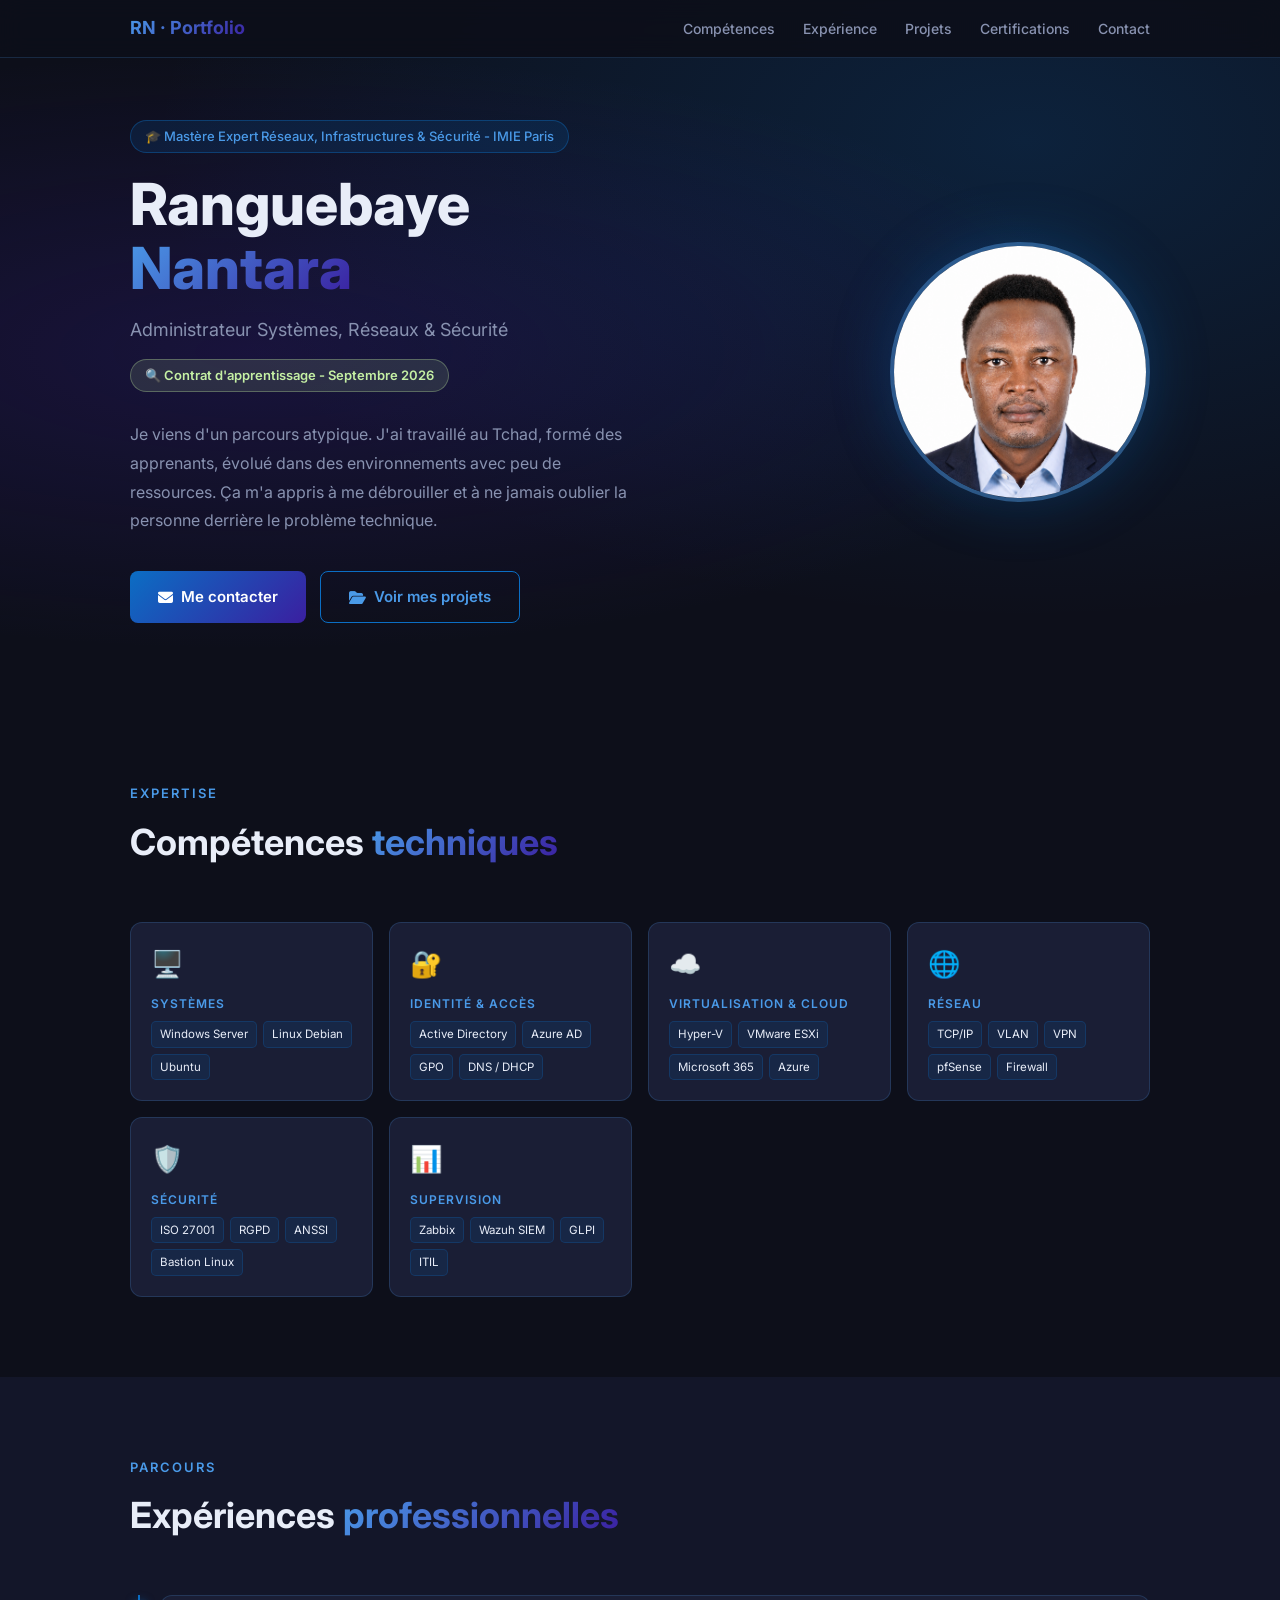
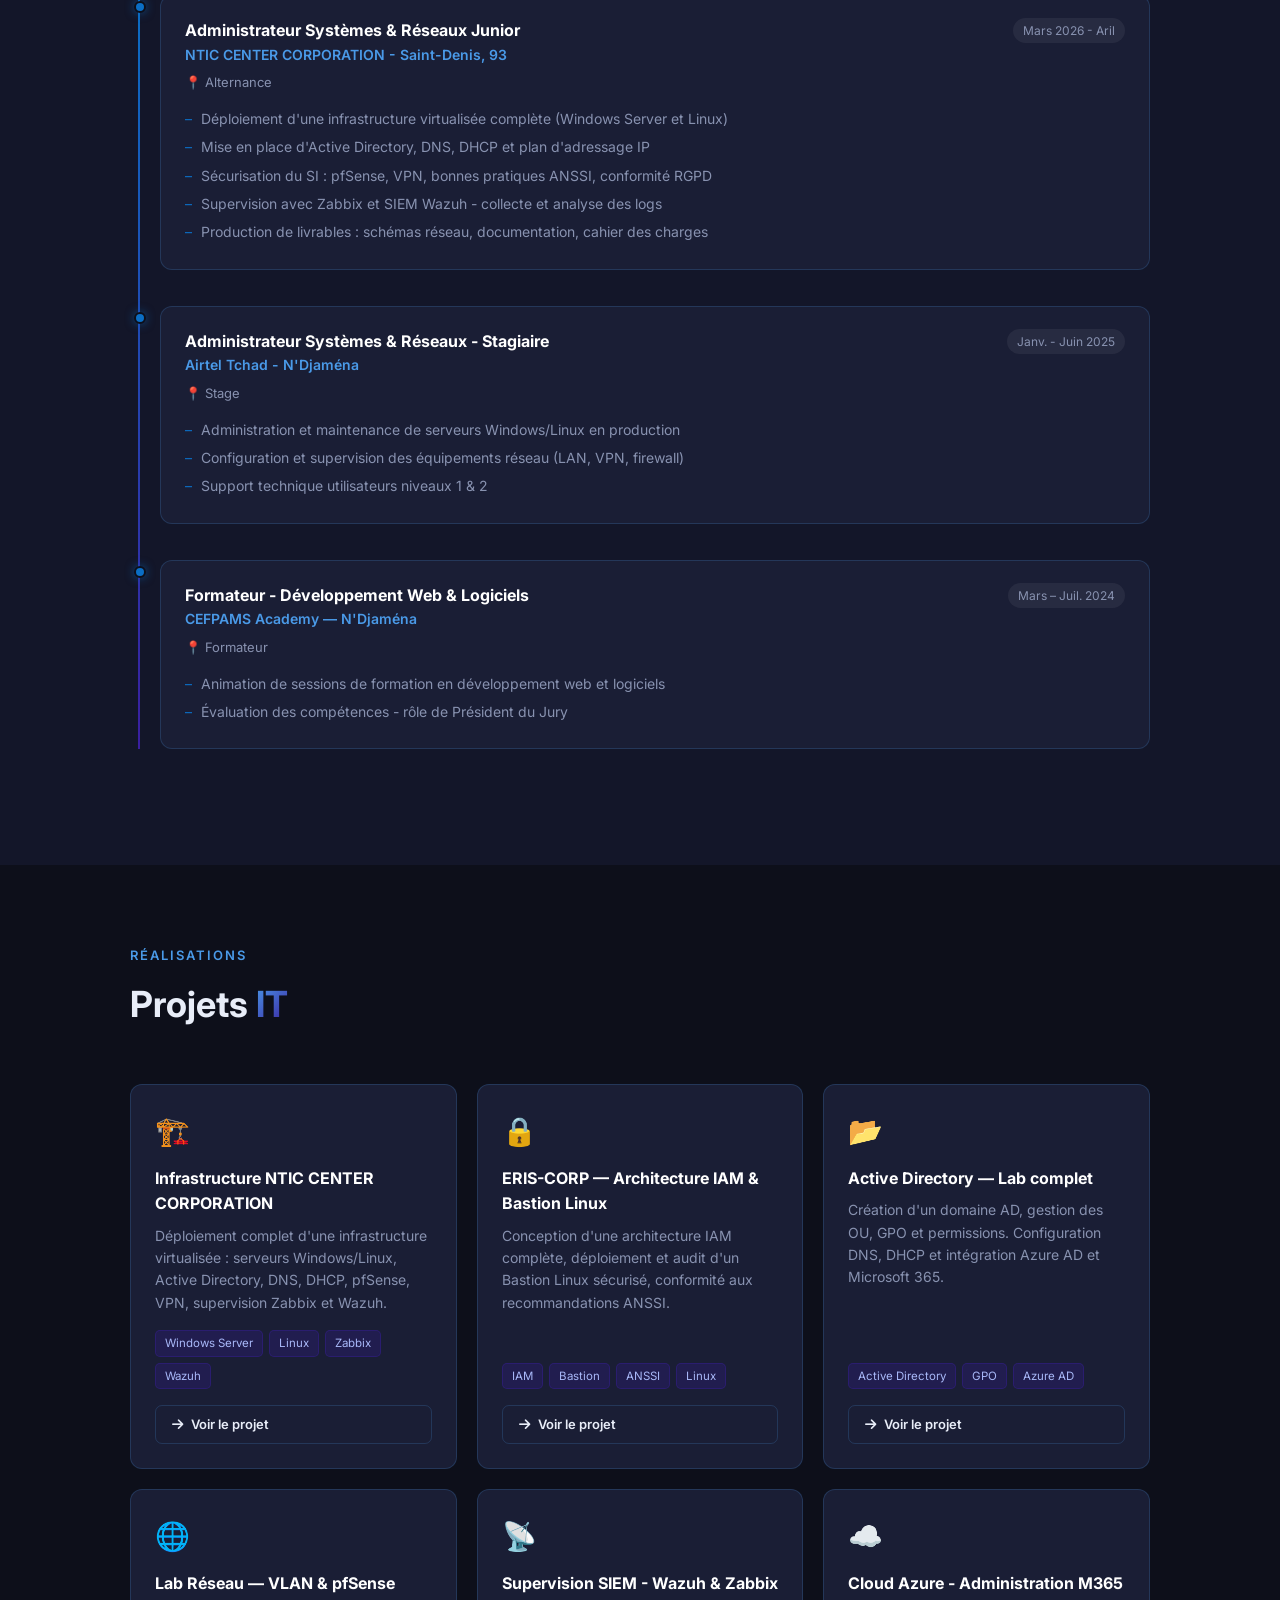
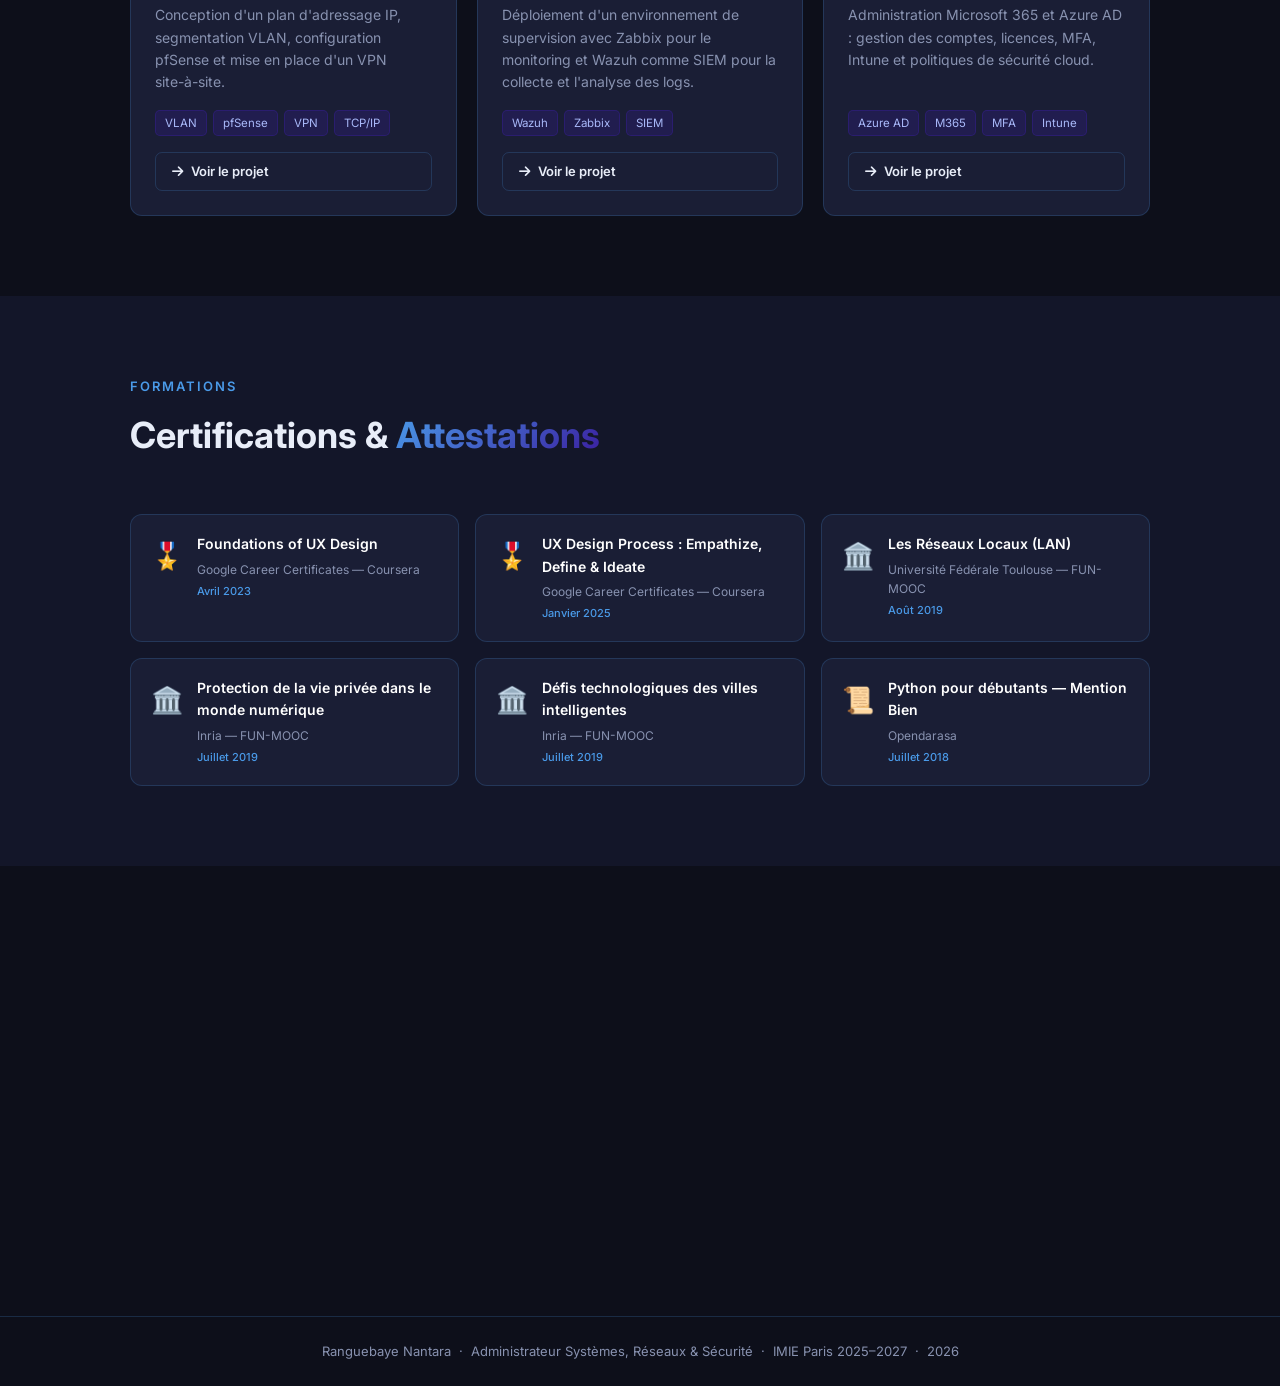
==== commit d261dec7: "Replace '—' with '-' in multiple sections" ====
--- a/index.html
+++ b/index.html
@@ -39,7 +39,7 @@
 <section class="hero" id="accueil">
   <div class="container">
     <div class="hero-content fade-in">
-      <div class="hero-tag">🎓 Mastère Expert Réseaux, Infrastructures & Sécurité — IMIE Paris</div>
+      <div class="hero-tag">🎓 Mastère Expert Réseaux, Infrastructures & Sécurité - IMIE Paris</div>
       <h1>Ranguebaye<br><span class="gradient-text">Nantara</span></h1>
       <div class="hero-subtitle">Administrateur Systèmes, Réseaux & Sécurité</div>
       <div class="hero-badge">🔍 Contrat d'apprentissage - Septembre 2026</div>
@@ -150,16 +150,16 @@
           <div class="timeline-header">
             <div>
               <div class="timeline-title">Administrateur Systèmes & Réseaux Junior</div>
-              <div class="timeline-company">NTIC CENTER CORPORATION — Saint-Denis, 93</div>
+              <div class="timeline-company">NTIC CENTER CORPORATION - Saint-Denis, 93</div>
             </div>
-            <span class="timeline-date">Mars 2026 – En cours</span>
+            <span class="timeline-date">Mars 2026 - Aril</span>
           </div>
           <div class="timeline-lieu">📍 Alternance</div>
           <ul class="timeline-list">
             <li>Déploiement d'une infrastructure virtualisée complète (Windows Server et Linux)</li>
             <li>Mise en place d'Active Directory, DNS, DHCP et plan d'adressage IP</li>
             <li>Sécurisation du SI : pfSense, VPN, bonnes pratiques ANSSI, conformité RGPD</li>
-            <li>Supervision avec Zabbix et SIEM Wazuh — collecte et analyse des logs</li>
+            <li>Supervision avec Zabbix et SIEM Wazuh - collecte et analyse des logs</li>
             <li>Production de livrables : schémas réseau, documentation, cahier des charges</li>
           </ul>
         </div>
@@ -170,10 +170,10 @@
         <div class="card timeline-card">
           <div class="timeline-header">
             <div>
-              <div class="timeline-title">Administrateur Systèmes & Réseaux — Stagiaire</div>
-              <div class="timeline-company">Airtel Tchad — N'Djaména</div>
+              <div class="timeline-title">Administrateur Systèmes & Réseaux - Stagiaire</div>
+              <div class="timeline-company">Airtel Tchad - N'Djaména</div>
             </div>
-            <span class="timeline-date">Janv. – Juin 2025</span>
+            <span class="timeline-date">Janv. - Juin 2025</span>
           </div>
           <div class="timeline-lieu">📍 Stage</div>
           <ul class="timeline-list">
@@ -189,7 +189,7 @@
         <div class="card timeline-card">
           <div class="timeline-header">
             <div>
-              <div class="timeline-title">Formateur — Développement Web & Logiciels</div>
+              <div class="timeline-title">Formateur - Développement Web & Logiciels</div>
               <div class="timeline-company">CEFPAMS Academy — N'Djaména</div>
             </div>
             <span class="timeline-date">Mars – Juil. 2024</span>
@@ -197,7 +197,7 @@
           <div class="timeline-lieu">📍 Formateur</div>
           <ul class="timeline-list">
             <li>Animation de sessions de formation en développement web et logiciels</li>
-            <li>Évaluation des compétences — rôle de Président du Jury</li>
+            <li>Évaluation des compétences - rôle de Président du Jury</li>
           </ul>
         </div>
       </div>
@@ -248,7 +248,7 @@
 
       <div class="card project-card card-lift fade-in">
         <div class="project-icon">📡</div>
-        <div class="project-title">Supervision SIEM — Wazuh & Zabbix</div>
+        <div class="project-title">Supervision SIEM - Wazuh & Zabbix</div>
         <p class="project-desc">Déploiement d'un environnement de supervision avec Zabbix pour le monitoring et Wazuh comme SIEM pour la collecte et l'analyse des logs.</p>
         <div class="project-tags"><span class="tag-purple">Wazuh</span><span class="tag-purple">Zabbix</span><span class="tag-purple">SIEM</span></div>
         <a href="projets/supervision-siem.html" class="btn btn-sm btn-outline"><i class="fa-solid fa-arrow-right"></i> Voir le projet</a>
@@ -256,7 +256,7 @@
 
       <div class="card project-card card-lift fade-in">
         <div class="project-icon">☁️</div>
-        <div class="project-title">Cloud Azure — Administration M365</div>
+        <div class="project-title">Cloud Azure - Administration M365</div>
         <p class="project-desc">Administration Microsoft 365 et Azure AD : gestion des comptes, licences, MFA, Intune et politiques de sécurité cloud.</p>
         <div class="project-tags"><span class="tag-purple">Azure AD</span><span class="tag-purple">M365</span><span class="tag-purple">MFA</span><span class="tag-purple">Intune</span></div>
         <a href="projets/cloud-azure-m365.html" class="btn btn-sm btn-outline"><i class="fa-solid fa-arrow-right"></i> Voir le projet</a>
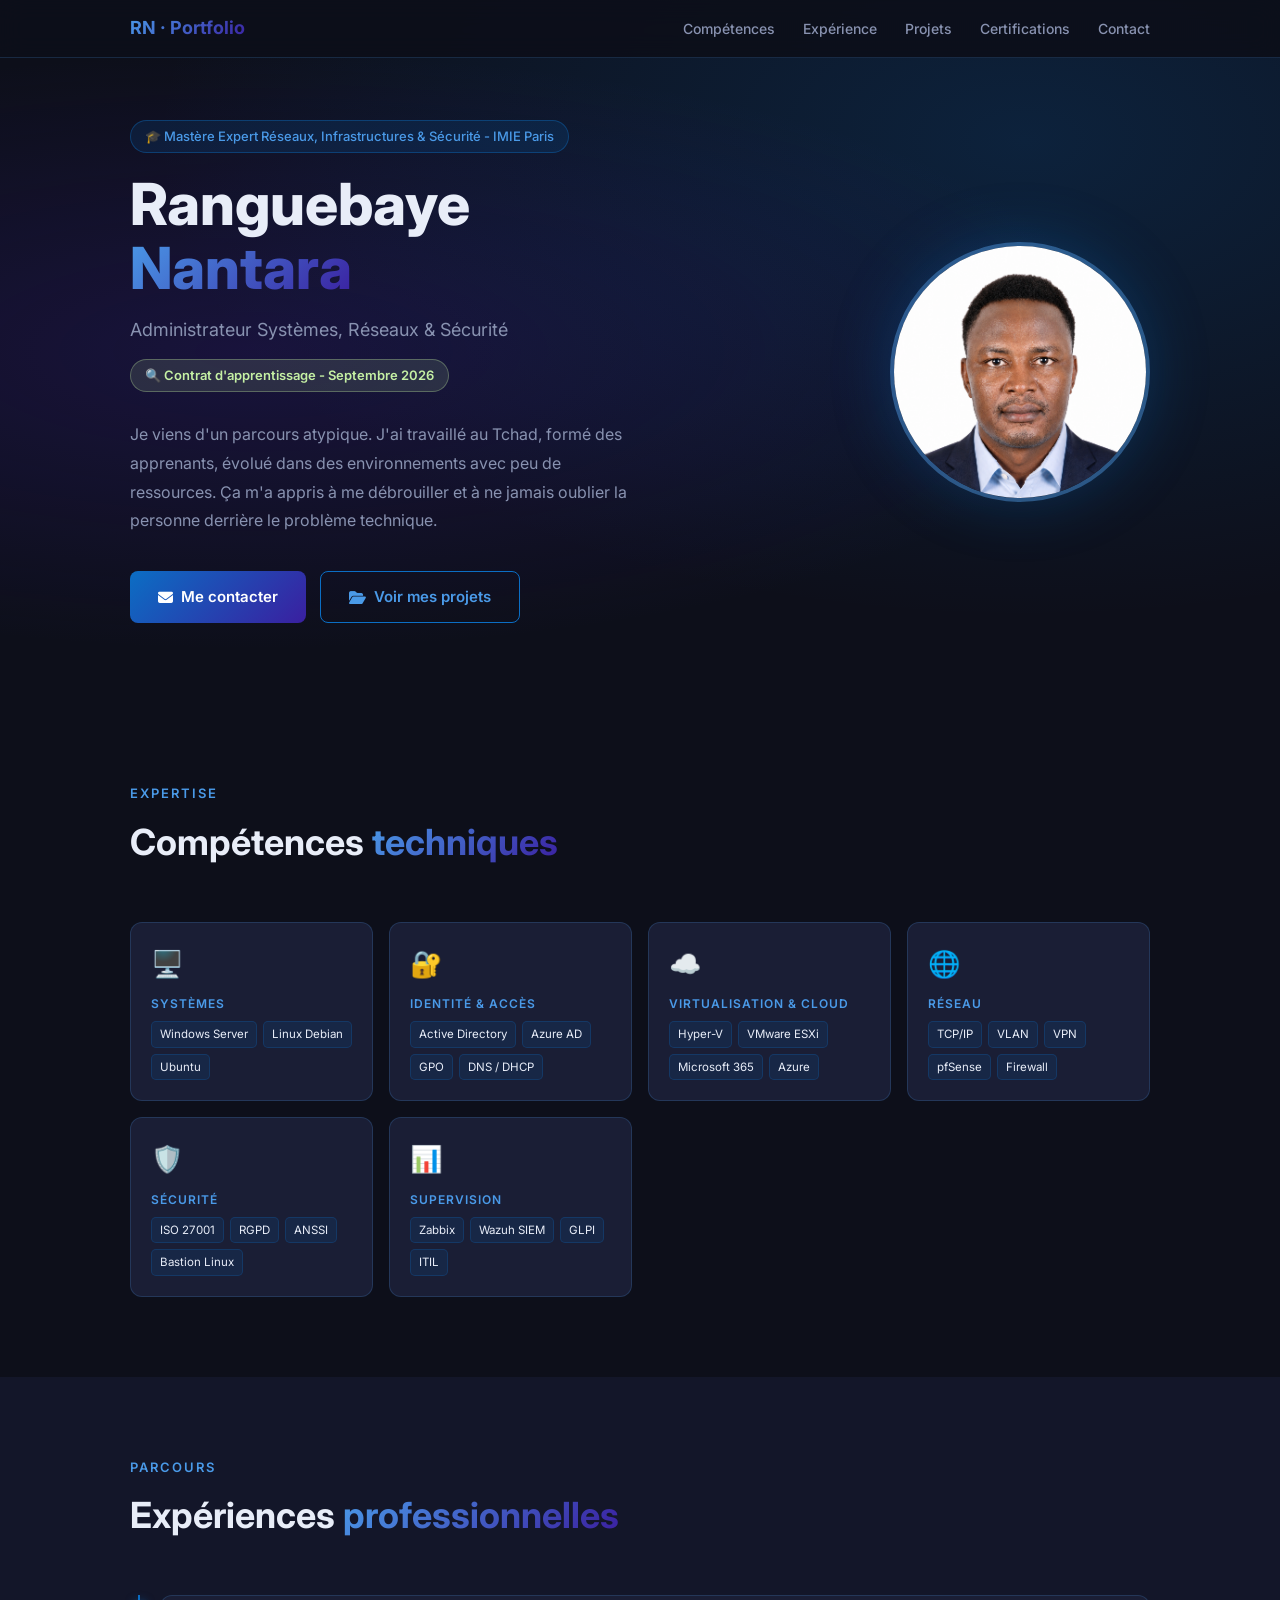
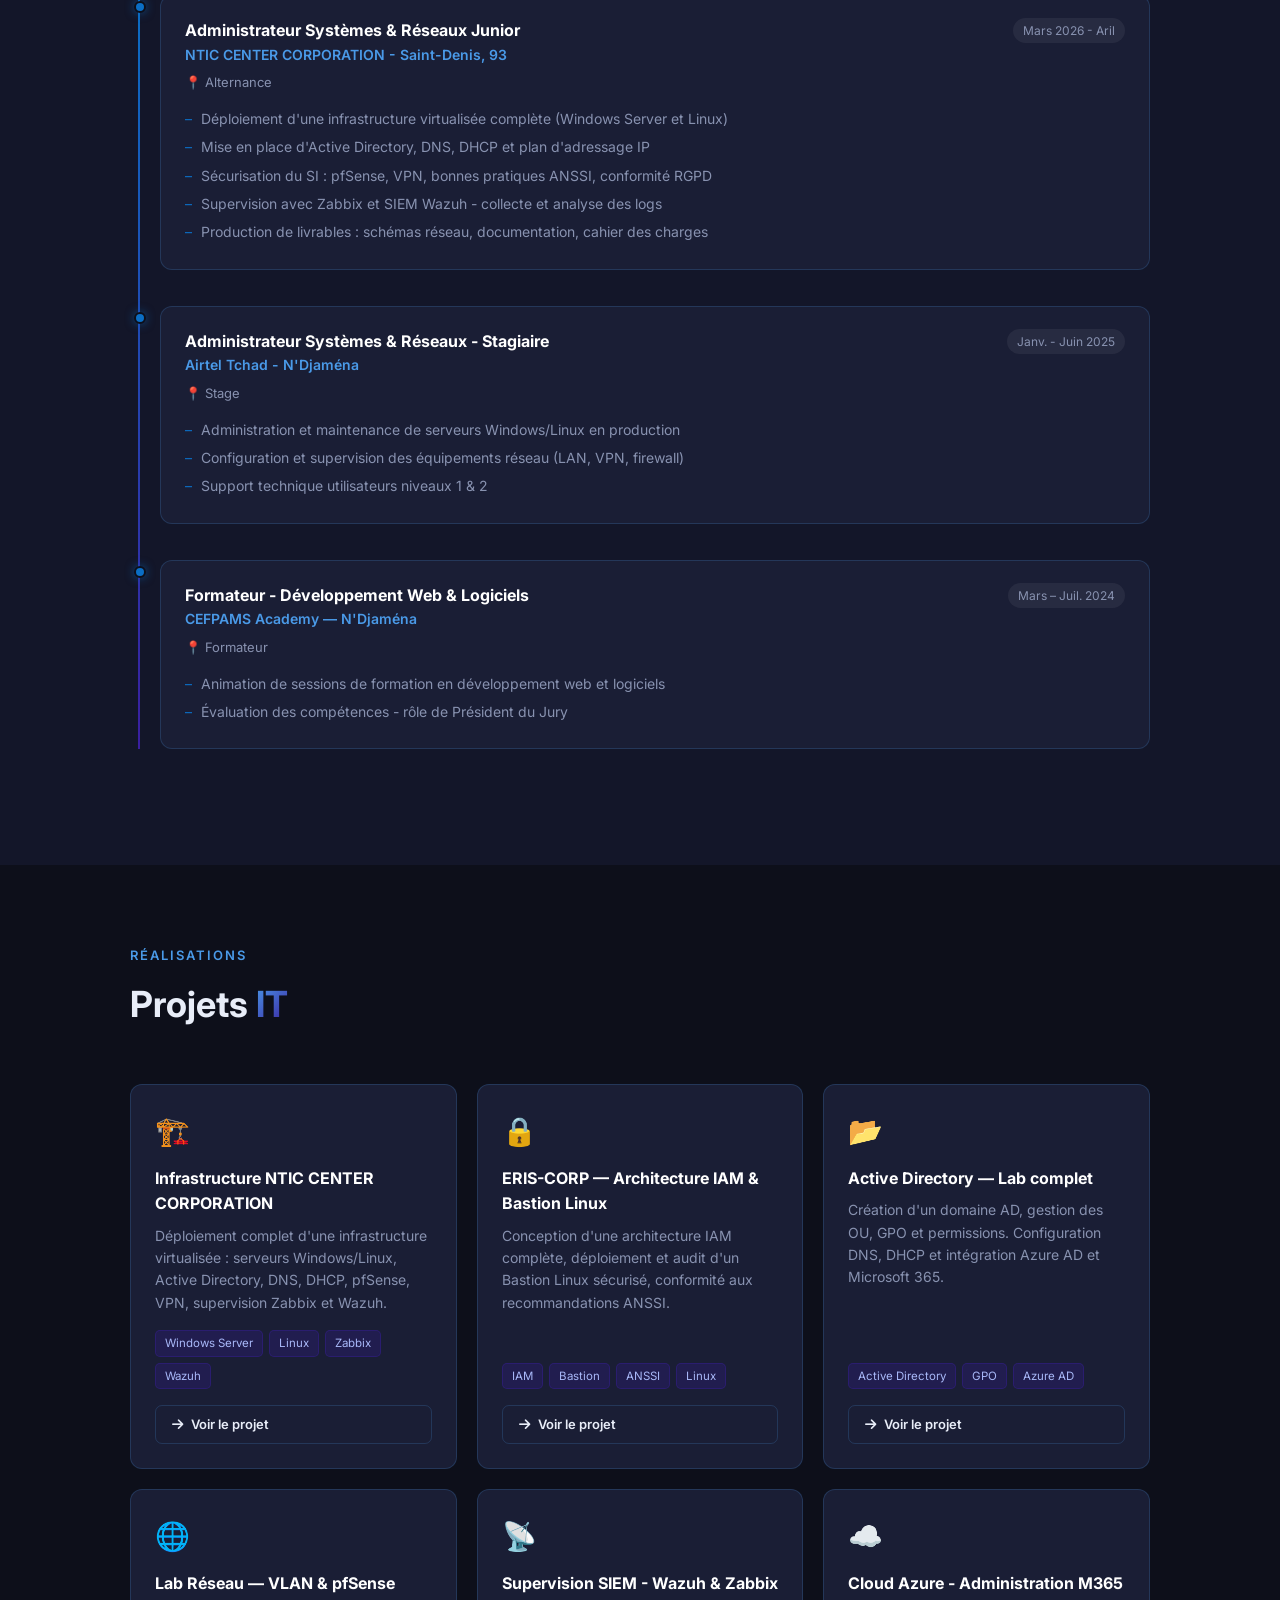
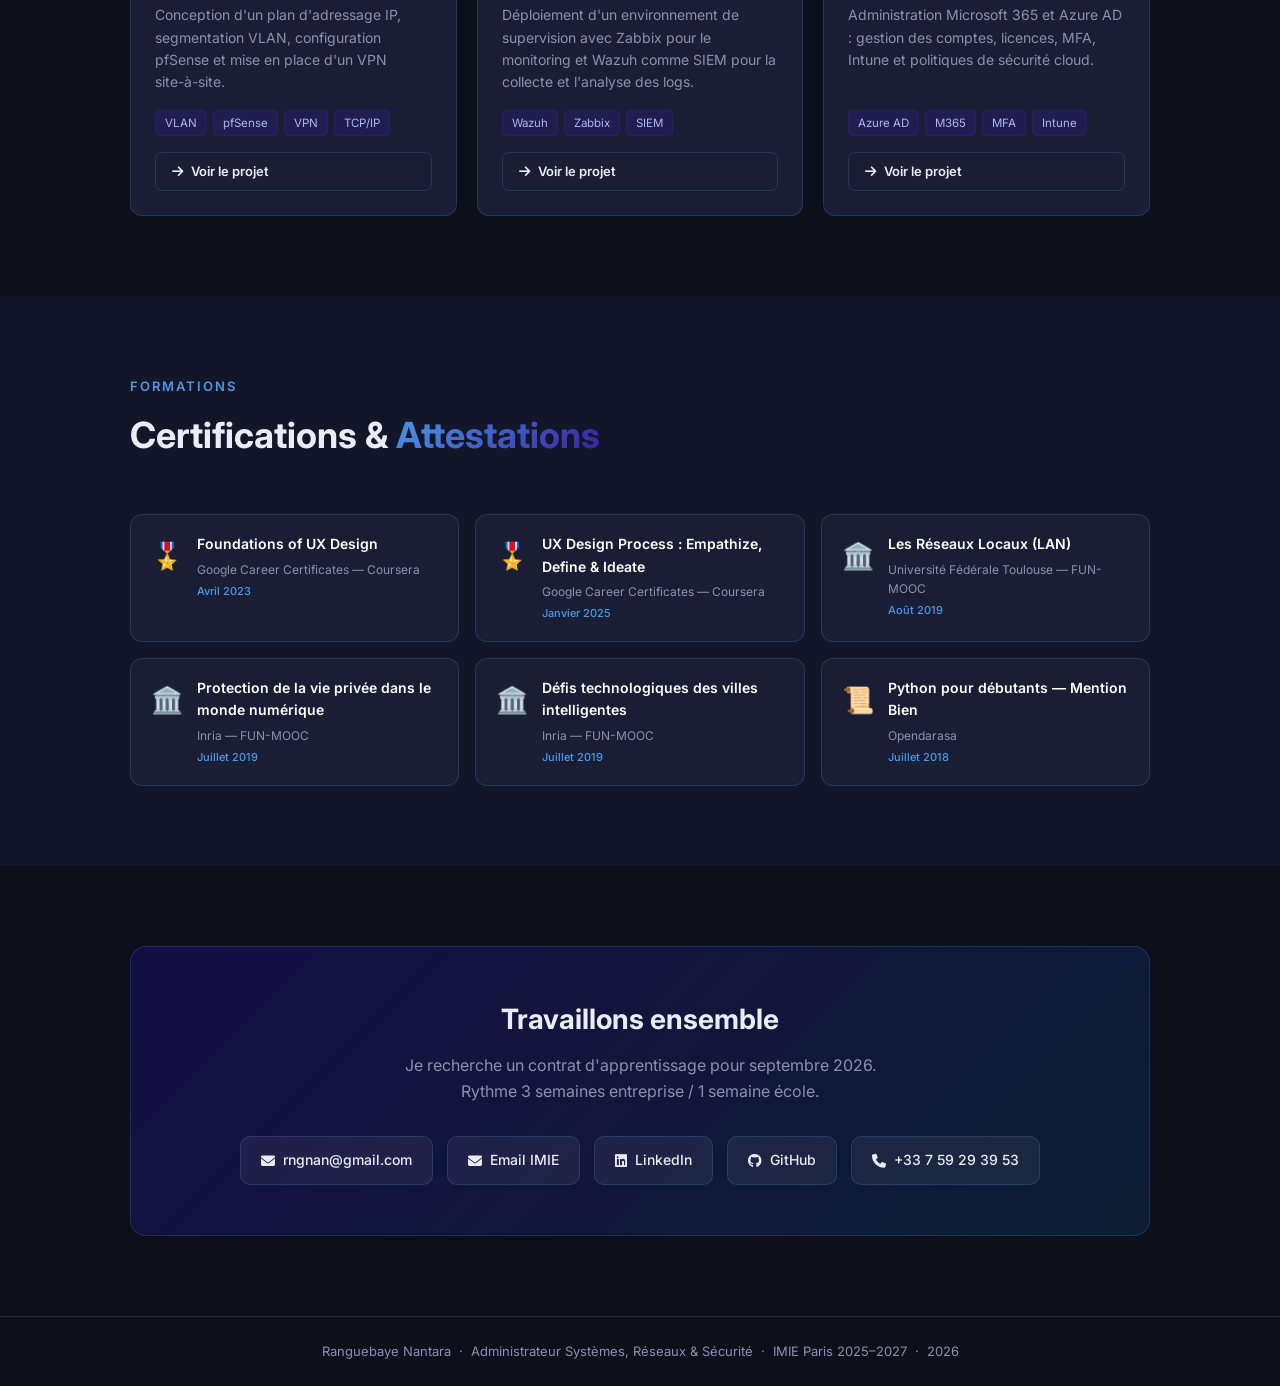
==== commit c5d8a790: "Update LinkedIn link in contact section" ====
--- a/index.html
+++ b/index.html
@@ -293,7 +293,7 @@
       <div class="contact-links">
         <a href="mailto:rngnan@gmail.com" class="contact-link"><i class="fa-solid fa-envelope"></i> rngnan@gmail.com</a>
         <a href="mailto:nantara.ranguebaye@imie-paris.fr" class="contact-link"><i class="fa-solid fa-envelope"></i> Email IMIE</a>
-        <a href="https://www.linkedin.com/in/ranguebaye-nantara-84957b2b6" target="_blank" class="contact-link"><i class="fa-brands fa-linkedin"></i> LinkedIn</a>
+        <a href="https://www.linkedin.com/in/ranguebaye-nantara" target="_blank" class="contact-link"><i class="fa-brands fa-linkedin"></i> LinkedIn</a>
         <a href="https://github.com/Rang235" target="_blank" class="contact-link"><i class="fa-brands fa-github"></i> GitHub</a>
         <a href="tel:+33759293953" class="contact-link"><i class="fa-solid fa-phone"></i> +33 7 59 29 39 53</a>
       </div>
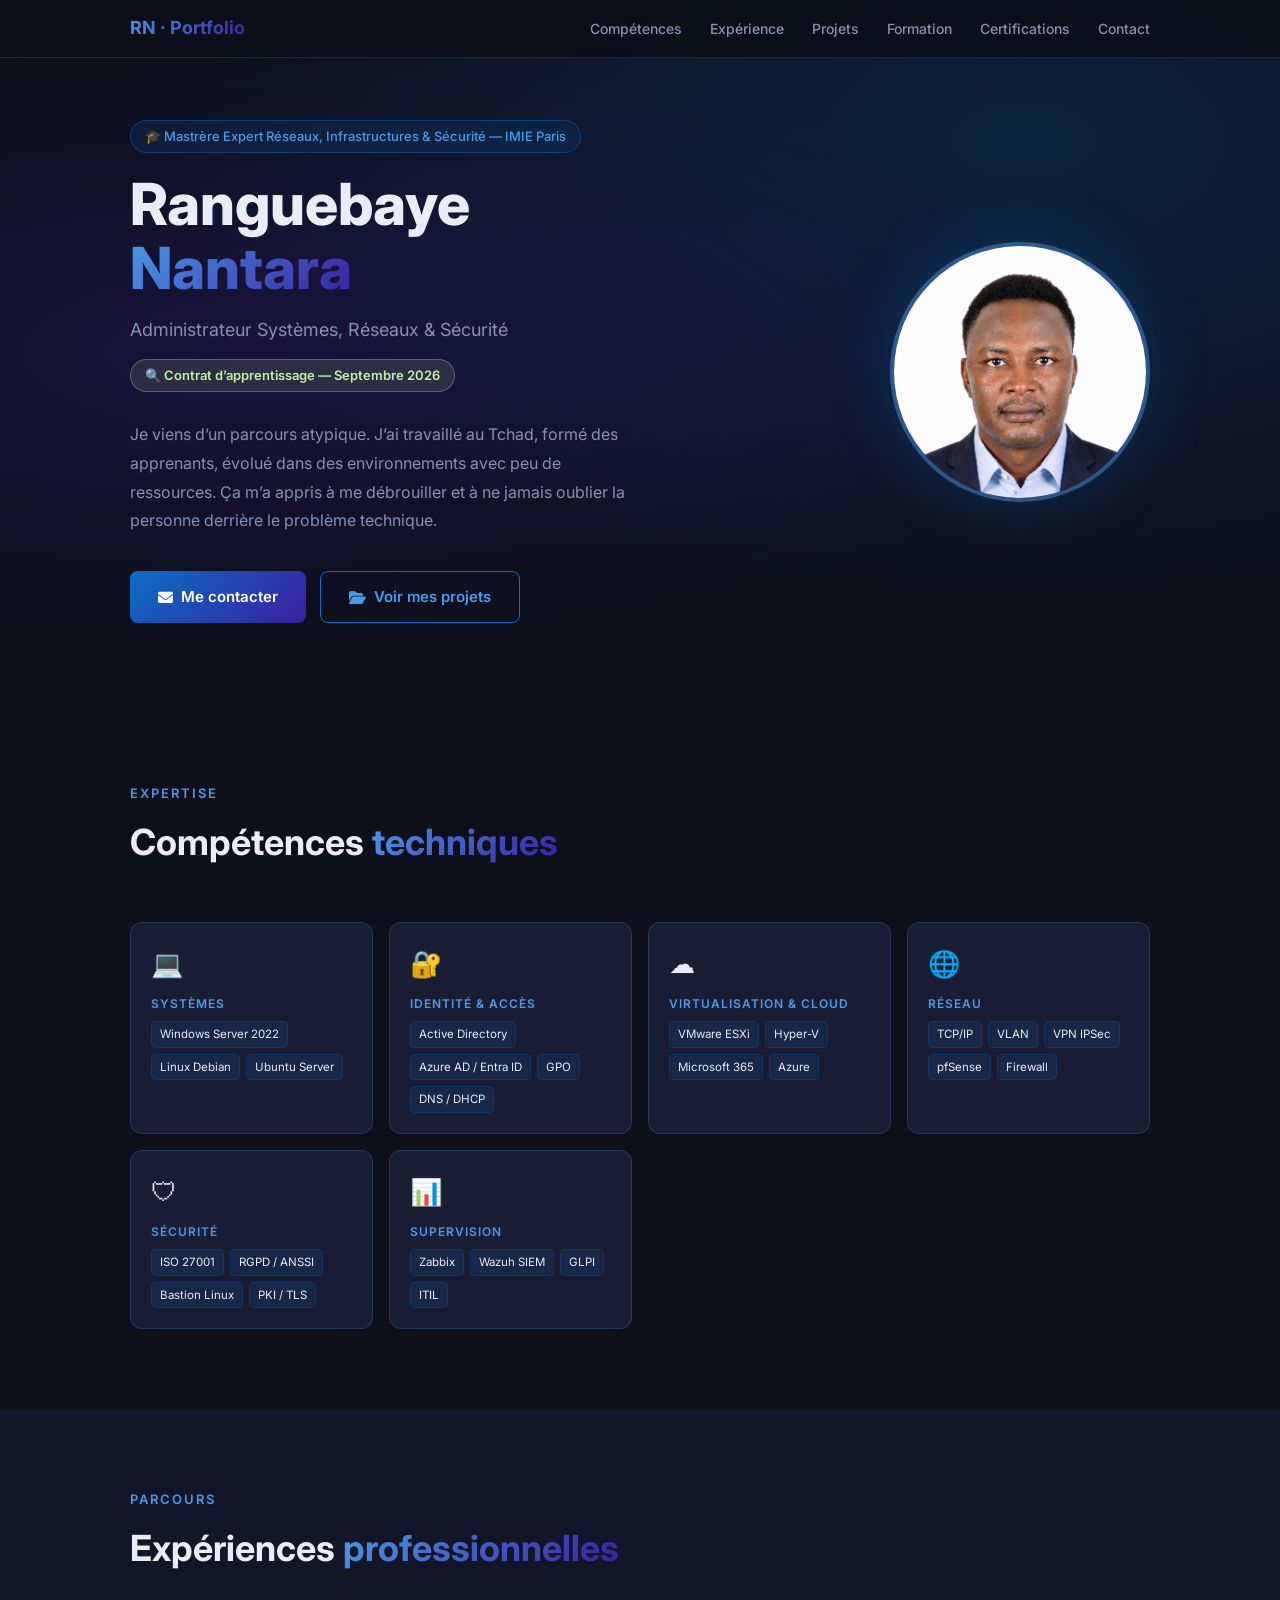
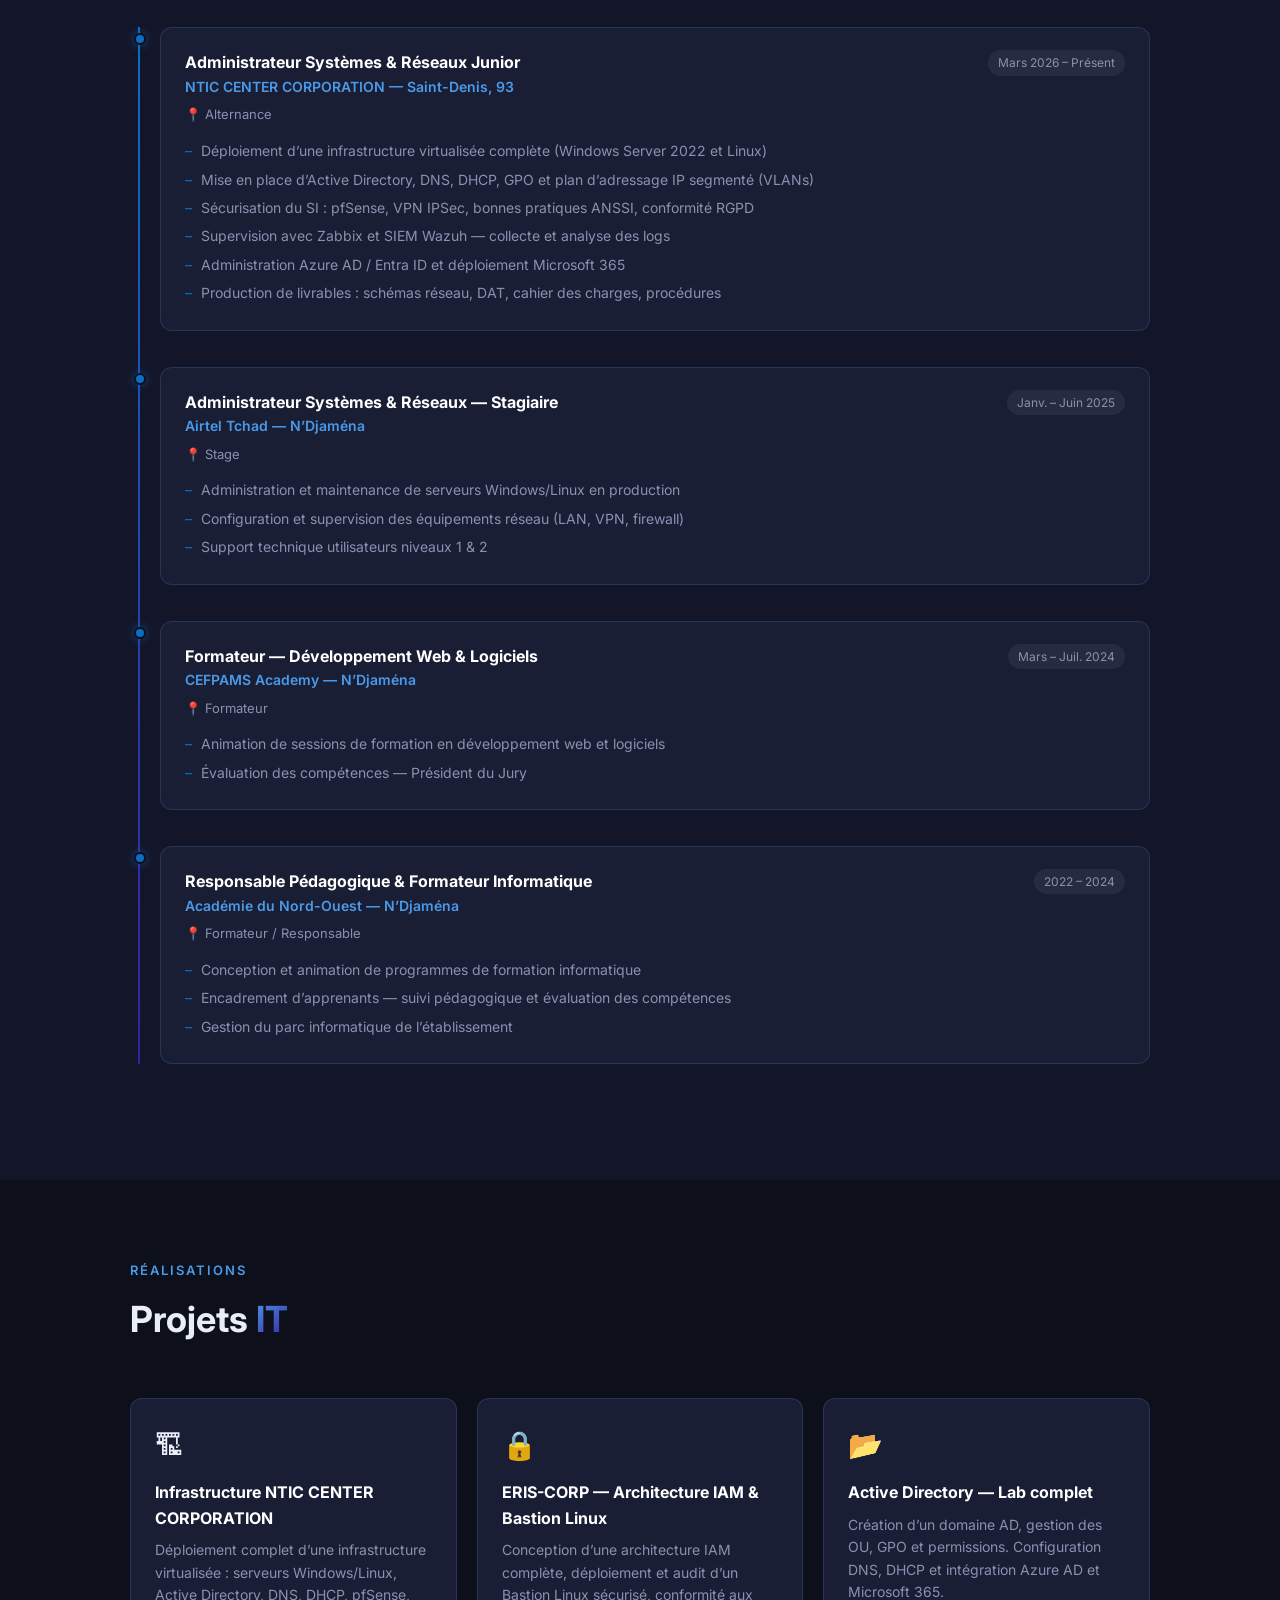
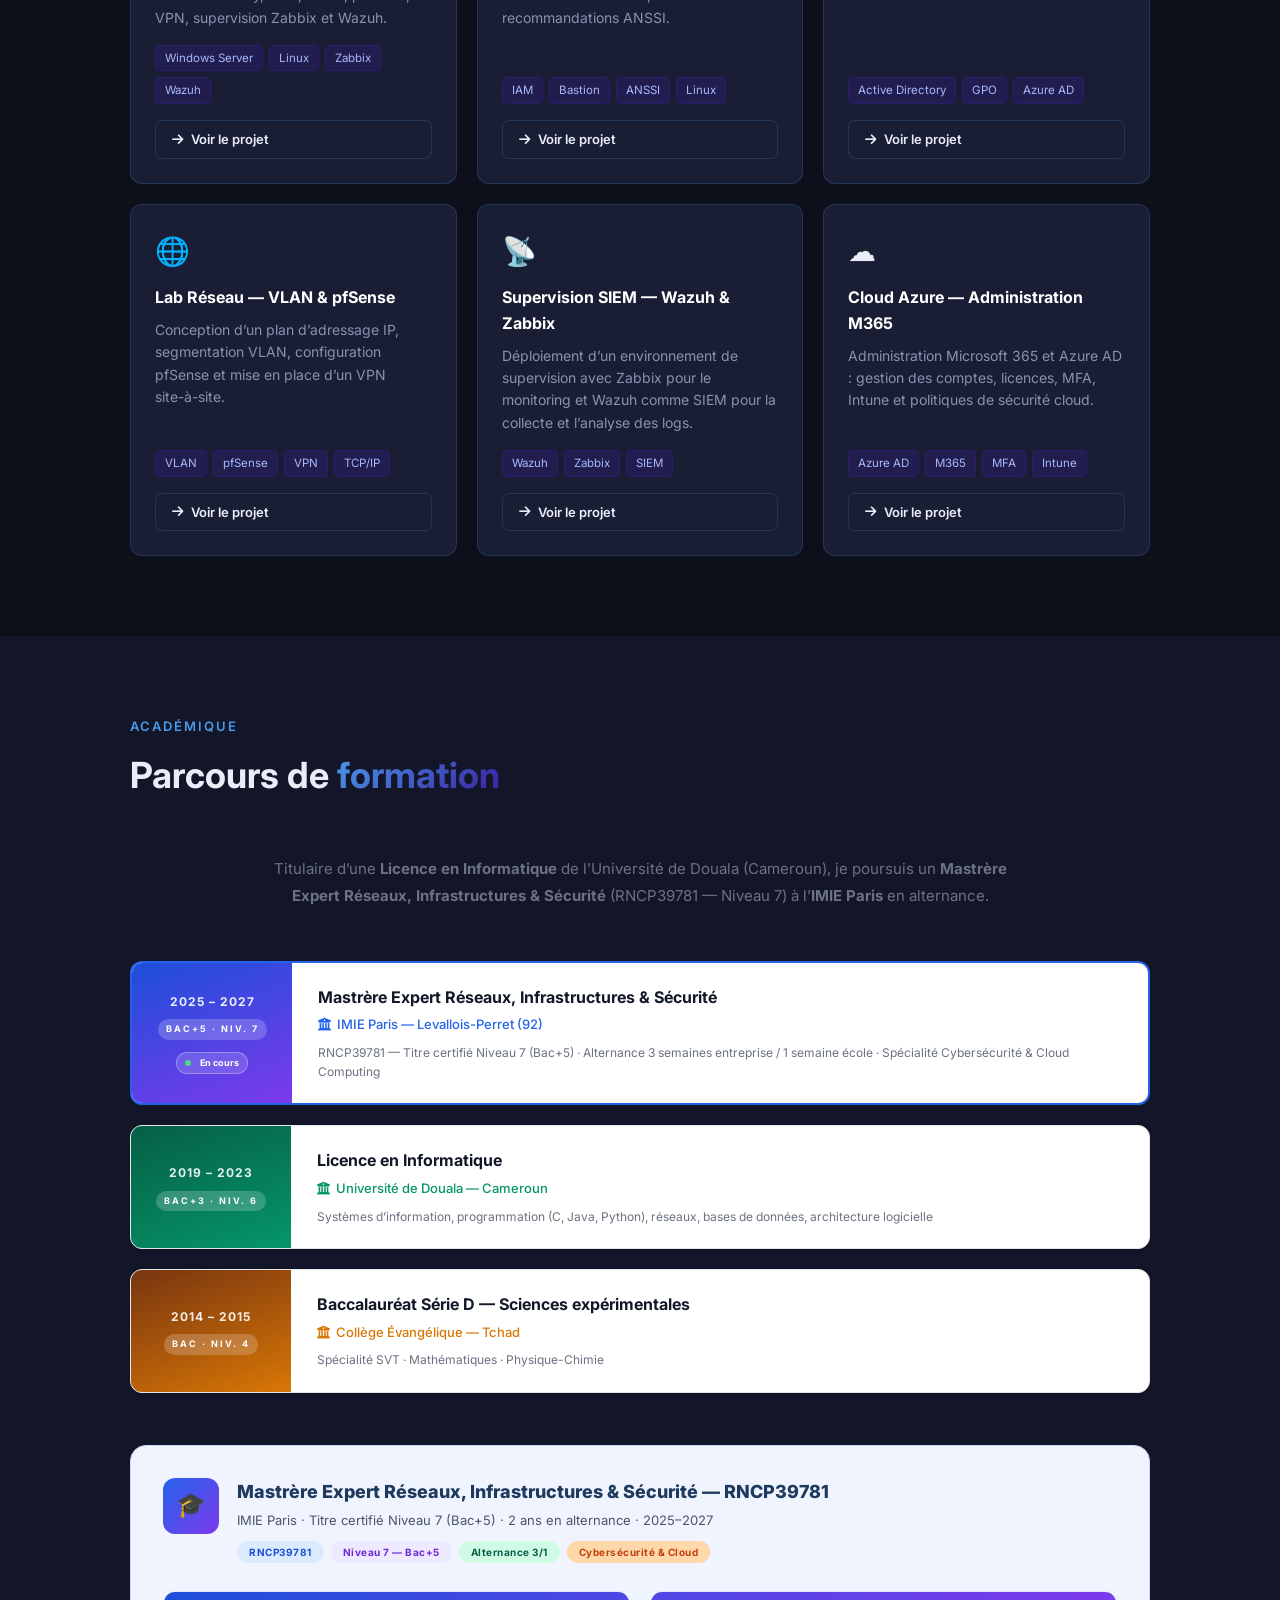
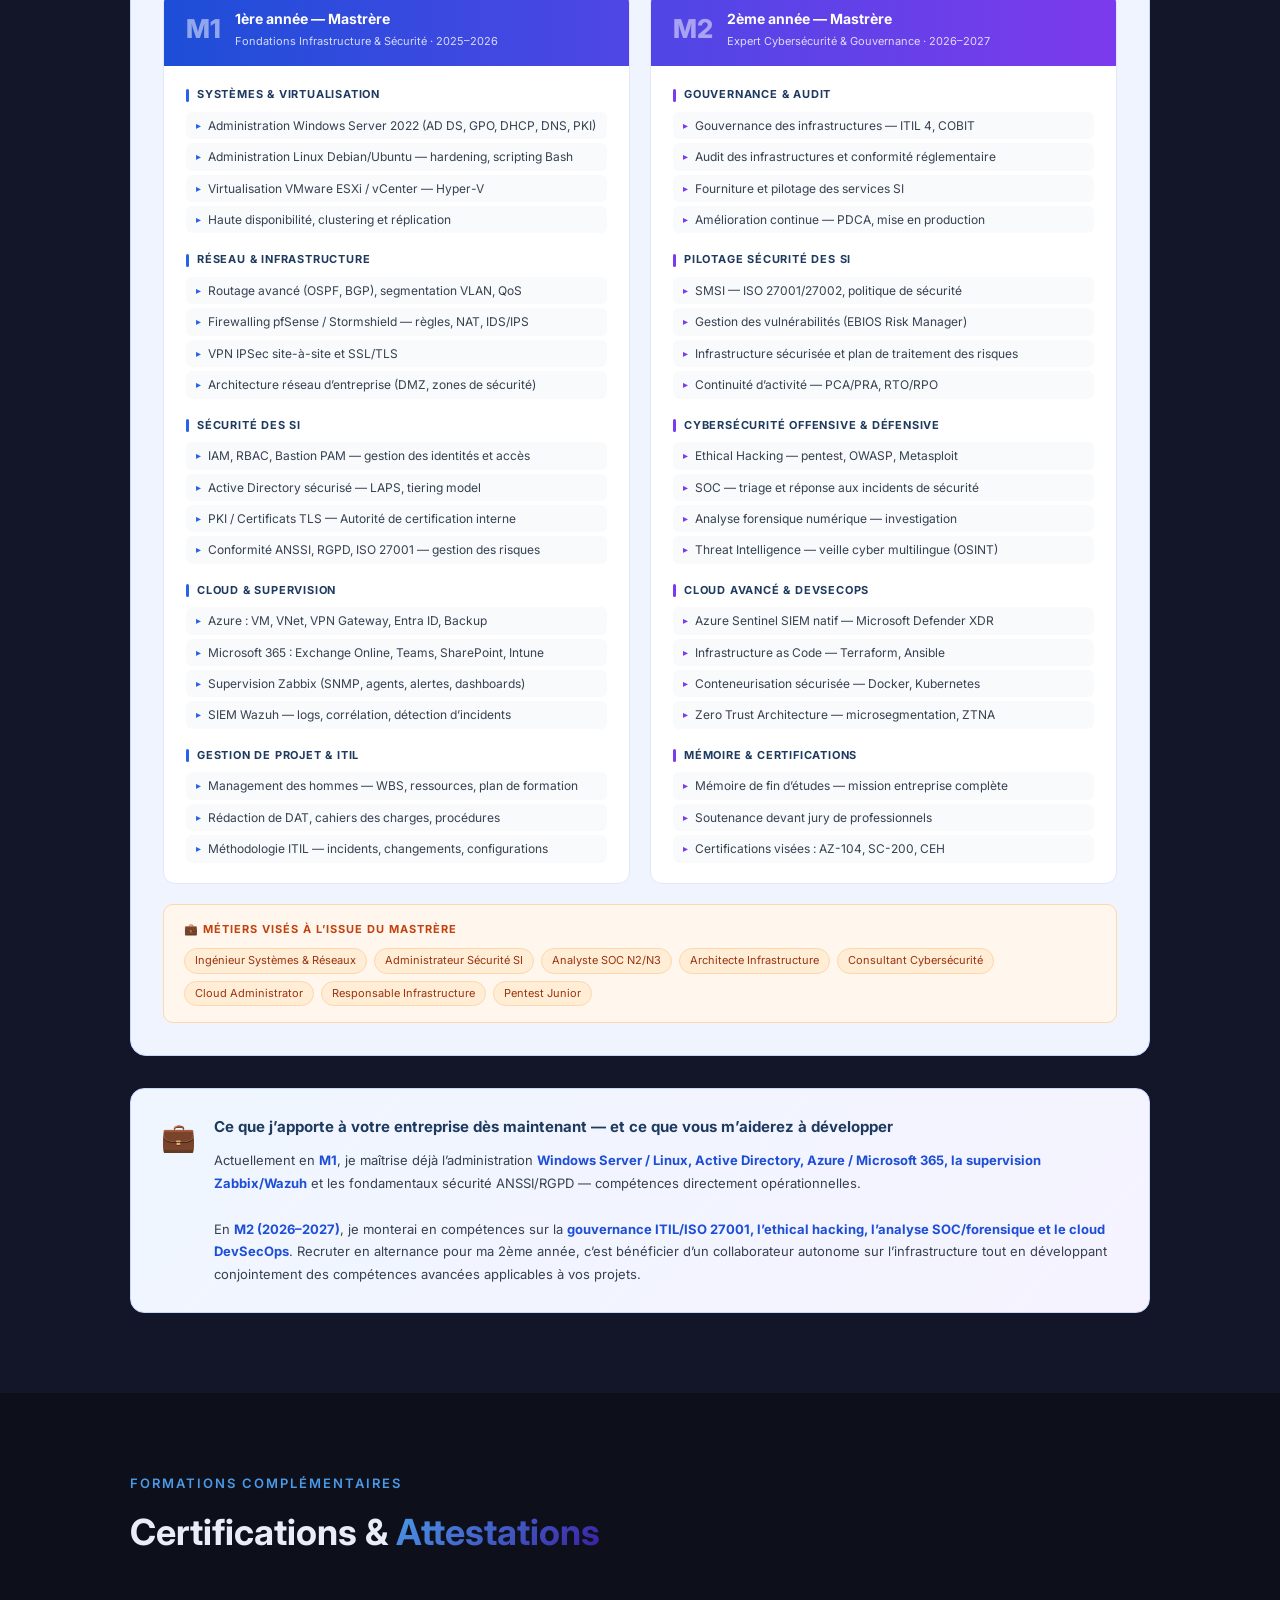
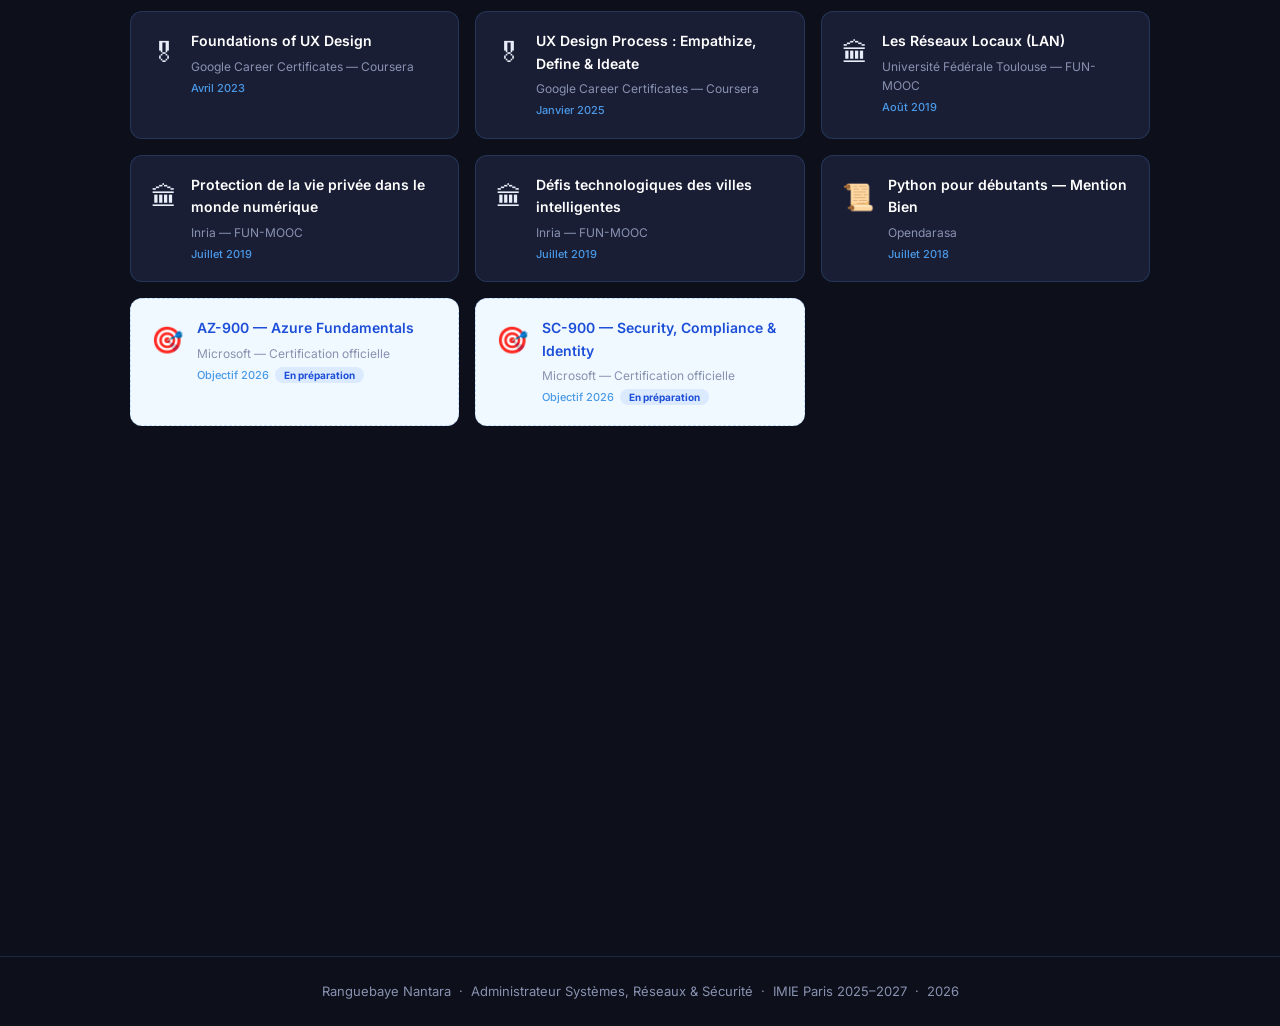
==== commit 10137c7f: "Update print statement from 'Hello' to 'Goodbye'" ====
--- a/index.html
+++ b/index.html
@@ -3,164 +3,139 @@
 <head>
   <meta charset="UTF-8" />
   <meta name="viewport" content="width=device-width, initial-scale=1.0"/>
-  <meta name="description" content="Portfolio de Ranguebaye Nantara - Administrateur Systèmes, Réseaux & Sécurité, alternant IMIE Paris"/>
   <title>Ranguebaye Nantara - Portfolio IT</title>
   <link href="https://fonts.googleapis.com/css2?family=Inter:wght@300;400;500;600;700;800&display=swap" rel="stylesheet"/>
   <link rel="stylesheet" href="https://cdnjs.cloudflare.com/ajax/libs/font-awesome/6.5.0/css/all.min.css"/>
   <link rel="stylesheet" href="assets/css/style.css"/>
+  <style>
+.formation-intro{font-size:15px;color:#6b7280;line-height:1.8;max-width:740px;margin:0 auto 52px;text-align:center}
+.edu-timeline{display:flex;flex-direction:column;gap:20px;margin-bottom:52px}
+.edu-item{display:grid;grid-template-columns:160px 1fr;background:#fff;border:1px solid #e5e7eb;border-radius:12px;overflow:hidden;box-shadow:0 1px 4px rgba(0,0,0,.05);transition:box-shadow .25s}
+.edu-item:hover{box-shadow:0 6px 24px rgba(0,0,0,.1)}
+.edu-left{background:linear-gradient(160deg,#1e3a5f 0%,#2563eb 100%);color:#fff;padding:24px 16px;display:flex;flex-direction:column;justify-content:center;align-items:center;text-align:center;gap:8px}
+.edu-year{font-size:12px;font-weight:700;letter-spacing:1px;opacity:.9}
+.edu-level-badge{font-size:9px;font-weight:700;letter-spacing:2px;background:rgba(255,255,255,.2);padding:3px 8px;border-radius:20px;text-transform:uppercase}
+.edu-right{padding:22px 26px}
+.edu-title{font-size:16px;font-weight:700;color:#111827;margin-bottom:4px}
+.edu-school{font-size:13px;font-weight:500;color:#2563eb;margin-bottom:8px}
+.edu-detail{font-size:12px;color:#6b7280;line-height:1.6}
+.edu-current{border:2px solid #2563eb}
+.edu-current .edu-left{background:linear-gradient(160deg,#1d4ed8 0%,#7c3aed 100%)}
+.badge-enc{display:inline-flex;align-items:center;gap:5px;background:rgba(255,255,255,.15);border:1px solid rgba(255,255,255,.3);color:#fff;font-size:9px;font-weight:700;padding:3px 8px;border-radius:20px;margin-top:4px}
+.dot-green{width:6px;height:6px;border-radius:50%;background:#4ade80;animation:pg 1.5s infinite;display:inline-block;margin-right:4px}
+@keyframes pg{0%,100%{opacity:1}50%{opacity:.3}}
+.rncp-block{background:#f0f4ff;border:1.5px solid #c7d7ff;border-radius:16px;padding:32px;margin-bottom:32px}
+.rncp-header{display:flex;align-items:flex-start;gap:18px;margin-bottom:28px}
+.rncp-logo{width:56px;height:56px;background:linear-gradient(135deg,#2563eb,#7c3aed);border-radius:12px;display:flex;align-items:center;justify-content:center;color:#fff;font-size:24px;flex-shrink:0}
+.rncp-title{font-size:18px;font-weight:800;color:#1e3a5f;margin-bottom:4px}
+.rncp-sub{font-size:13px;color:#4b5563;margin-bottom:10px}
+.rncp-badges{display:flex;flex-wrap:wrap;gap:7px}
+.rb{font-size:10px;font-weight:700;letter-spacing:.5px;padding:3px 12px;border-radius:20px}
+.rb.b{background:#dbeafe;color:#1d4ed8}.rb.p{background:#ede9fe;color:#6d28d9}
+.rb.g{background:#d1fae5;color:#065f46}.rb.o{background:#fed7aa;color:#c2410c}
+.rncp-years{display:grid;grid-template-columns:1fr 1fr;gap:20px}
+.yc{background:#fff;border:1px solid #e0e7ff;border-radius:12px;overflow:hidden}
+.yh{background:linear-gradient(90deg,#1d4ed8,#4f46e5);color:#fff;padding:16px 22px;display:flex;align-items:center;gap:14px}
+.yh.m2{background:linear-gradient(90deg,#4f46e5,#7c3aed)}
+.yn{font-size:26px;font-weight:800;opacity:.5;line-height:1}
+.yl{font-size:14px;font-weight:700}.ysl{font-size:11px;opacity:.8;margin-top:2px}
+.yb{padding:20px 22px}
+.mb{margin-bottom:18px}.mb:last-child{margin-bottom:0}
+.mn{font-size:11px;font-weight:700;color:#1e3a5f;letter-spacing:.8px;text-transform:uppercase;margin-bottom:8px;display:flex;align-items:center;gap:8px}
+.mn::before{content:'';width:3px;height:13px;background:#2563eb;border-radius:2px;flex-shrink:0}
+.yc.m2 .mn::before{background:#7c3aed}
+.mi{list-style:none;display:flex;flex-direction:column;gap:4px}
+.mi li{font-size:12px;color:#374151;padding:5px 10px;background:#f8fafc;border-radius:6px;display:flex;align-items:flex-start;gap:7px;line-height:1.45}
+.mi li::before{content:'\25B8';color:#2563eb;flex-shrink:0;margin-top:1px;font-size:10px}
+.yc.m2 .mi li::before{color:#7c3aed}
+.deb{margin-top:20px;background:#fff7ed;border:1px solid #fed7aa;border-radius:10px;padding:16px 20px}
+.debt{font-size:11px;font-weight:700;color:#c2410c;letter-spacing:1px;text-transform:uppercase;margin-bottom:10px}
+.debg{display:flex;flex-wrap:wrap;gap:7px}
+.debtag{font-size:11px;background:#ffedd5;border:1px solid #fed7aa;color:#9a3412;padding:3px 10px;border-radius:20px}
+.enote{background:linear-gradient(135deg,#eff6ff,#f5f3ff);border:1.5px solid #c7d7ff;border-radius:14px;padding:26px 30px;margin-top:28px;display:flex;gap:18px}
+.enote-ico{font-size:28px;flex-shrink:0}
+.enote-t{font-size:15px;font-weight:700;color:#1e3a5f;margin-bottom:10px}
+.enote-b{font-size:13px;color:#374151;line-height:1.75}
+.enote-b strong{color:#1d4ed8}
+@media(max-width:768px){.edu-item{grid-template-columns:1fr}.rncp-years{grid-template-columns:1fr}.rncp-block{padding:18px}.enote{flex-direction:column}}
+  </style>
 </head>
 <body>
 
-<!-- ══ NAV ══════════════════════════════════════ -->
 <nav class="nav">
   <div class="container">
-    <a href="index.html" class="nav-logo">RN · Portfolio</a>
+    <a href="index.html" class="nav-logo">RN &middot; Portfolio</a>
     <ul class="nav-links">
-      <li><a href="#competences">Compétences</a></li>
-      <li><a href="#experience">Expérience</a></li>
+      <li><a href="#competences">Comp&eacute;tences</a></li>
+      <li><a href="#experience">Exp&eacute;rience</a></li>
       <li><a href="#projets">Projets</a></li>
+      <li><a href="#formation">Formation</a></li>
       <li><a href="#certifications">Certifications</a></li>
       <li><a href="#contact">Contact</a></li>
     </ul>
-    <div class="nav-burger" id="burger" aria-label="Menu">
-      <span></span><span></span><span></span>
-    </div>
+    <div class="nav-burger" id="burger"><span></span><span></span><span></span></div>
   </div>
   <div class="nav-mobile" id="nav-mobile">
-    <a href="#competences">Compétences</a>
-    <a href="#experience">Expérience</a>
-    <a href="#projets">Projets</a>
-    <a href="#certifications">Certifications</a>
-    <a href="#contact">Contact</a>
+    <a href="#competences">Comp&eacute;tences</a><a href="#experience">Exp&eacute;rience</a>
+    <a href="#projets">Projets</a><a href="#formation">Formation</a>
+    <a href="#certifications">Certifications</a><a href="#contact">Contact</a>
   </div>
 </nav>
 
-<!-- ══ HERO ══════════════════════════════════════ -->
 <section class="hero" id="accueil">
   <div class="container">
     <div class="hero-content fade-in">
-      <div class="hero-tag">🎓 Mastère Expert Réseaux, Infrastructures & Sécurité - IMIE Paris</div>
+      <div class="hero-tag">&#127891; Mastr&egrave;re Expert R&eacute;seaux, Infrastructures &amp; S&eacute;curit&eacute; &mdash; IMIE Paris</div>
       <h1>Ranguebaye<br><span class="gradient-text">Nantara</span></h1>
-      <div class="hero-subtitle">Administrateur Systèmes, Réseaux & Sécurité</div>
-      <div class="hero-badge">🔍 Contrat d'apprentissage - Septembre 2026</div>
-      <p class="hero-desc">
-        Je viens d'un parcours atypique. J'ai travaillé au Tchad, formé des apprenants,
-        évolué dans des environnements avec peu de ressources. Ça m'a appris à me débrouiller
-        et à ne jamais oublier la personne derrière le problème technique.
-      </p>
+      <div class="hero-subtitle">Administrateur Syst&egrave;mes, R&eacute;seaux &amp; S&eacute;curit&eacute;</div>
+      <div class="hero-badge">&#128269; Contrat d&rsquo;apprentissage &mdash; Septembre 2026</div>
+      <p class="hero-desc">Je viens d&rsquo;un parcours atypique. J&rsquo;ai travaill&eacute; au Tchad, form&eacute; des apprenants, &eacute;volu&eacute; dans des environnements avec peu de ressources. &Ccedil;a m&rsquo;a appris &agrave; me d&eacute;brouiller et &agrave; ne jamais oublier la personne derri&egrave;re le probl&egrave;me technique.</p>
       <div class="hero-btns">
         <a href="#contact" class="btn btn-primary"><i class="fa-solid fa-envelope"></i> Me contacter</a>
         <a href="#projets" class="btn btn-secondary"><i class="fa-solid fa-folder-open"></i> Voir mes projets</a>
       </div>
     </div>
-    <div class="hero-photo fade-in">
-      <img src="assets/img/photos.png" alt="Ranguebaye Nantara" />
-    </div>
-  </div>
-</section>
-
-<!-- ══ COMPÉTENCES ═══════════════════════════════ -->
+    <div class="hero-photo fade-in"><img src="assets/img/photos.png" alt="Ranguebaye Nantara"/></div>
+  </div>
+</section>
+
 <section id="competences" class="section-pad">
   <div class="container">
     <div class="section-label">Expertise</div>
-    <h2 class="section-title">Compétences <span class="gradient-text">techniques</span></h2>
+    <h2 class="section-title">Comp&eacute;tences <span class="gradient-text">techniques</span></h2>
     <div class="skills-grid">
-
-      <div class="card skill-card card-lift fade-in">
-        <div class="skill-icon">🖥️</div>
-        <div class="skill-cat">Systèmes</div>
-        <div class="skill-tags">
-          <span class="tag">Windows Server</span>
-          <span class="tag">Linux Debian</span>
-          <span class="tag">Ubuntu</span>
-        </div>
-      </div>
-
-      <div class="card skill-card card-lift fade-in">
-        <div class="skill-icon">🔐</div>
-        <div class="skill-cat">Identité & Accès</div>
-        <div class="skill-tags">
-          <span class="tag">Active Directory</span>
-          <span class="tag">Azure AD</span>
-          <span class="tag">GPO</span>
-          <span class="tag">DNS / DHCP</span>
-        </div>
-      </div>
-
-      <div class="card skill-card card-lift fade-in">
-        <div class="skill-icon">☁️</div>
-        <div class="skill-cat">Virtualisation & Cloud</div>
-        <div class="skill-tags">
-          <span class="tag">Hyper-V</span>
-          <span class="tag">VMware ESXi</span>
-          <span class="tag">Microsoft 365</span>
-          <span class="tag">Azure</span>
-        </div>
-      </div>
-
-      <div class="card skill-card card-lift fade-in">
-        <div class="skill-icon">🌐</div>
-        <div class="skill-cat">Réseau</div>
-        <div class="skill-tags">
-          <span class="tag">TCP/IP</span>
-          <span class="tag">VLAN</span>
-          <span class="tag">VPN</span>
-          <span class="tag">pfSense</span>
-          <span class="tag">Firewall</span>
-        </div>
-      </div>
-
-      <div class="card skill-card card-lift fade-in">
-        <div class="skill-icon">🛡️</div>
-        <div class="skill-cat">Sécurité</div>
-        <div class="skill-tags">
-          <span class="tag">ISO 27001</span>
-          <span class="tag">RGPD</span>
-          <span class="tag">ANSSI</span>
-          <span class="tag">Bastion Linux</span>
-        </div>
-      </div>
-
-      <div class="card skill-card card-lift fade-in">
-        <div class="skill-icon">📊</div>
-        <div class="skill-cat">Supervision</div>
-        <div class="skill-tags">
-          <span class="tag">Zabbix</span>
-          <span class="tag">Wazuh SIEM</span>
-          <span class="tag">GLPI</span>
-          <span class="tag">ITIL</span>
-        </div>
-      </div>
-
-    </div>
-  </div>
-</section>
-
-<!-- ══ EXPÉRIENCE ════════════════════════════════ -->
+      <div class="card skill-card card-lift fade-in"><div class="skill-icon">&#128187;</div><div class="skill-cat">Syst&egrave;mes</div><div class="skill-tags"><span class="tag">Windows Server 2022</span><span class="tag">Linux Debian</span><span class="tag">Ubuntu Server</span></div></div>
+      <div class="card skill-card card-lift fade-in"><div class="skill-icon">&#128272;</div><div class="skill-cat">Identit&eacute; &amp; Acc&egrave;s</div><div class="skill-tags"><span class="tag">Active Directory</span><span class="tag">Azure AD / Entra ID</span><span class="tag">GPO</span><span class="tag">DNS / DHCP</span></div></div>
+      <div class="card skill-card card-lift fade-in"><div class="skill-icon">&#9729;</div><div class="skill-cat">Virtualisation &amp; Cloud</div><div class="skill-tags"><span class="tag">VMware ESXi</span><span class="tag">Hyper-V</span><span class="tag">Microsoft 365</span><span class="tag">Azure</span></div></div>
+      <div class="card skill-card card-lift fade-in"><div class="skill-icon">&#127760;</div><div class="skill-cat">R&eacute;seau</div><div class="skill-tags"><span class="tag">TCP/IP</span><span class="tag">VLAN</span><span class="tag">VPN IPSec</span><span class="tag">pfSense</span><span class="tag">Firewall</span></div></div>
+      <div class="card skill-card card-lift fade-in"><div class="skill-icon">&#128737;</div><div class="skill-cat">S&eacute;curit&eacute;</div><div class="skill-tags"><span class="tag">ISO 27001</span><span class="tag">RGPD / ANSSI</span><span class="tag">Bastion Linux</span><span class="tag">PKI / TLS</span></div></div>
+      <div class="card skill-card card-lift fade-in"><div class="skill-icon">&#128202;</div><div class="skill-cat">Supervision</div><div class="skill-tags"><span class="tag">Zabbix</span><span class="tag">Wazuh SIEM</span><span class="tag">GLPI</span><span class="tag">ITIL</span></div></div>
+    </div>
+  </div>
+</section>
+
 <div class="bg-alt">
 <section id="experience" class="section-pad">
   <div class="container">
     <div class="section-label">Parcours</div>
-    <h2 class="section-title">Expériences <span class="gradient-text">professionnelles</span></h2>
+    <h2 class="section-title">Exp&eacute;riences <span class="gradient-text">professionnelles</span></h2>
     <div class="timeline">
 
       <div class="timeline-item fade-in">
         <div class="timeline-dot"></div>
         <div class="card timeline-card">
           <div class="timeline-header">
-            <div>
-              <div class="timeline-title">Administrateur Systèmes & Réseaux Junior</div>
-              <div class="timeline-company">NTIC CENTER CORPORATION - Saint-Denis, 93</div>
-            </div>
-            <span class="timeline-date">Mars 2026 - Aril</span>
-          </div>
-          <div class="timeline-lieu">📍 Alternance</div>
+            <div><div class="timeline-title">Administrateur Syst&egrave;mes &amp; R&eacute;seaux Junior</div><div class="timeline-company">NTIC CENTER CORPORATION &mdash; Saint-Denis, 93</div></div>
+            <span class="timeline-date">Mars 2026 &ndash; Pr&eacute;sent</span>
+          </div>
+          <div class="timeline-lieu">&#128205; Alternance</div>
           <ul class="timeline-list">
-            <li>Déploiement d'une infrastructure virtualisée complète (Windows Server et Linux)</li>
-            <li>Mise en place d'Active Directory, DNS, DHCP et plan d'adressage IP</li>
-            <li>Sécurisation du SI : pfSense, VPN, bonnes pratiques ANSSI, conformité RGPD</li>
-            <li>Supervision avec Zabbix et SIEM Wazuh - collecte et analyse des logs</li>
-            <li>Production de livrables : schémas réseau, documentation, cahier des charges</li>
+            <li>D&eacute;ploiement d&rsquo;une infrastructure virtualis&eacute;e compl&egrave;te (Windows Server 2022 et Linux)</li>
+            <li>Mise en place d&rsquo;Active Directory, DNS, DHCP, GPO et plan d&rsquo;adressage IP segment&eacute; (VLANs)</li>
+            <li>S&eacute;curisation du SI : pfSense, VPN IPSec, bonnes pratiques ANSSI, conformit&eacute; RGPD</li>
+            <li>Supervision avec Zabbix et SIEM Wazuh &mdash; collecte et analyse des logs</li>
+            <li>Administration Azure AD / Entra ID et d&eacute;ploiement Microsoft 365</li>
+            <li>Production de livrables : sch&eacute;mas r&eacute;seau, DAT, cahier des charges, proc&eacute;dures</li>
           </ul>
         </div>
       </div>
@@ -169,17 +144,14 @@
         <div class="timeline-dot"></div>
         <div class="card timeline-card">
           <div class="timeline-header">
-            <div>
-              <div class="timeline-title">Administrateur Systèmes & Réseaux - Stagiaire</div>
-              <div class="timeline-company">Airtel Tchad - N'Djaména</div>
-            </div>
-            <span class="timeline-date">Janv. - Juin 2025</span>
-          </div>
-          <div class="timeline-lieu">📍 Stage</div>
+            <div><div class="timeline-title">Administrateur Syst&egrave;mes &amp; R&eacute;seaux &mdash; Stagiaire</div><div class="timeline-company">Airtel Tchad &mdash; N&rsquo;Djam&eacute;na</div></div>
+            <span class="timeline-date">Janv. &ndash; Juin 2025</span>
+          </div>
+          <div class="timeline-lieu">&#128205; Stage</div>
           <ul class="timeline-list">
             <li>Administration et maintenance de serveurs Windows/Linux en production</li>
-            <li>Configuration et supervision des équipements réseau (LAN, VPN, firewall)</li>
-            <li>Support technique utilisateurs niveaux 1 & 2</li>
+            <li>Configuration et supervision des &eacute;quipements r&eacute;seau (LAN, VPN, firewall)</li>
+            <li>Support technique utilisateurs niveaux 1 &amp; 2</li>
           </ul>
         </div>
       </div>
@@ -188,112 +160,284 @@
         <div class="timeline-dot"></div>
         <div class="card timeline-card">
           <div class="timeline-header">
-            <div>
-              <div class="timeline-title">Formateur - Développement Web & Logiciels</div>
-              <div class="timeline-company">CEFPAMS Academy — N'Djaména</div>
-            </div>
-            <span class="timeline-date">Mars – Juil. 2024</span>
-          </div>
-          <div class="timeline-lieu">📍 Formateur</div>
+            <div><div class="timeline-title">Formateur &mdash; D&eacute;veloppement Web &amp; Logiciels</div><div class="timeline-company">CEFPAMS Academy &mdash; N&rsquo;Djam&eacute;na</div></div>
+            <span class="timeline-date">Mars &ndash; Juil. 2024</span>
+          </div>
+          <div class="timeline-lieu">&#128205; Formateur</div>
           <ul class="timeline-list">
-            <li>Animation de sessions de formation en développement web et logiciels</li>
-            <li>Évaluation des compétences - rôle de Président du Jury</li>
+            <li>Animation de sessions de formation en d&eacute;veloppement web et logiciels</li>
+            <li>&Eacute;valuation des comp&eacute;tences &mdash; Pr&eacute;sident du Jury</li>
           </ul>
         </div>
       </div>
 
+      <div class="timeline-item fade-in">
+        <div class="timeline-dot"></div>
+        <div class="card timeline-card">
+          <div class="timeline-header">
+            <div><div class="timeline-title">Responsable P&eacute;dagogique &amp; Formateur Informatique</div><div class="timeline-company">Acad&eacute;mie du Nord-Ouest &mdash; N&rsquo;Djam&eacute;na</div></div>
+            <span class="timeline-date">2022 &ndash; 2024</span>
+          </div>
+          <div class="timeline-lieu">&#128205; Formateur / Responsable</div>
+          <ul class="timeline-list">
+            <li>Conception et animation de programmes de formation informatique</li>
+            <li>Encadrement d&rsquo;apprenants &mdash; suivi p&eacute;dagogique et &eacute;valuation des comp&eacute;tences</li>
+            <li>Gestion du parc informatique de l&rsquo;&eacute;tablissement</li>
+          </ul>
+        </div>
+      </div>
+
     </div>
   </div>
 </section>
 </div>
 
-<!-- ══ PROJETS ════════════════════════════════════ -->
 <section id="projets" class="section-pad">
   <div class="container">
-    <div class="section-label">Réalisations</div>
+    <div class="section-label">R&eacute;alisations</div>
     <h2 class="section-title">Projets <span class="gradient-text">IT</span></h2>
     <div class="projects-grid">
-
-      <div class="card project-card card-lift fade-in">
-        <div class="project-icon">🏗️</div>
-        <div class="project-title">Infrastructure NTIC CENTER CORPORATION</div>
-        <p class="project-desc">Déploiement complet d'une infrastructure virtualisée : serveurs Windows/Linux, Active Directory, DNS, DHCP, pfSense, VPN, supervision Zabbix et Wazuh.</p>
-        <div class="project-tags"><span class="tag-purple">Windows Server</span><span class="tag-purple">Linux</span><span class="tag-purple">Zabbix</span><span class="tag-purple">Wazuh</span></div>
-        <a href="projets/infrastructure-ntic.html" class="btn btn-sm btn-outline"><i class="fa-solid fa-arrow-right"></i> Voir le projet</a>
-      </div>
-
-      <div class="card project-card card-lift fade-in">
-        <div class="project-icon">🔒</div>
-        <div class="project-title">ERIS-CORP — Architecture IAM & Bastion Linux</div>
-        <p class="project-desc">Conception d'une architecture IAM complète, déploiement et audit d'un Bastion Linux sécurisé, conformité aux recommandations ANSSI.</p>
-        <div class="project-tags"><span class="tag-purple">IAM</span><span class="tag-purple">Bastion</span><span class="tag-purple">ANSSI</span><span class="tag-purple">Linux</span></div>
-        <a href="projets/eris-corp-iam.html" class="btn btn-sm btn-outline"><i class="fa-solid fa-arrow-right"></i> Voir le projet</a>
-      </div>
-
-      <div class="card project-card card-lift fade-in">
-        <div class="project-icon">📂</div>
-        <div class="project-title">Active Directory — Lab complet</div>
-        <p class="project-desc">Création d'un domaine AD, gestion des OU, GPO et permissions. Configuration DNS, DHCP et intégration Azure AD et Microsoft 365.</p>
-        <div class="project-tags"><span class="tag-purple">Active Directory</span><span class="tag-purple">GPO</span><span class="tag-purple">Azure AD</span></div>
-        <a href="projets/active-directory-lab.html" class="btn btn-sm btn-outline"><i class="fa-solid fa-arrow-right"></i> Voir le projet</a>
-      </div>
-
-      <div class="card project-card card-lift fade-in">
-        <div class="project-icon">🌐</div>
-        <div class="project-title">Lab Réseau — VLAN & pfSense</div>
-        <p class="project-desc">Conception d'un plan d'adressage IP, segmentation VLAN, configuration pfSense et mise en place d'un VPN site-à-site.</p>
-        <div class="project-tags"><span class="tag-purple">VLAN</span><span class="tag-purple">pfSense</span><span class="tag-purple">VPN</span><span class="tag-purple">TCP/IP</span></div>
-        <a href="projets/reseau-vlan-pfsense.html" class="btn btn-sm btn-outline"><i class="fa-solid fa-arrow-right"></i> Voir le projet</a>
-      </div>
-
-      <div class="card project-card card-lift fade-in">
-        <div class="project-icon">📡</div>
-        <div class="project-title">Supervision SIEM - Wazuh & Zabbix</div>
-        <p class="project-desc">Déploiement d'un environnement de supervision avec Zabbix pour le monitoring et Wazuh comme SIEM pour la collecte et l'analyse des logs.</p>
-        <div class="project-tags"><span class="tag-purple">Wazuh</span><span class="tag-purple">Zabbix</span><span class="tag-purple">SIEM</span></div>
-        <a href="projets/supervision-siem.html" class="btn btn-sm btn-outline"><i class="fa-solid fa-arrow-right"></i> Voir le projet</a>
-      </div>
-
-      <div class="card project-card card-lift fade-in">
-        <div class="project-icon">☁️</div>
-        <div class="project-title">Cloud Azure - Administration M365</div>
-        <p class="project-desc">Administration Microsoft 365 et Azure AD : gestion des comptes, licences, MFA, Intune et politiques de sécurité cloud.</p>
-        <div class="project-tags"><span class="tag-purple">Azure AD</span><span class="tag-purple">M365</span><span class="tag-purple">MFA</span><span class="tag-purple">Intune</span></div>
-        <a href="projets/cloud-azure-m365.html" class="btn btn-sm btn-outline"><i class="fa-solid fa-arrow-right"></i> Voir le projet</a>
-      </div>
-
-    </div>
-  </div>
-</section>
-
-<!-- ══ CERTIFICATIONS ════════════════════════════ -->
+      <div class="card project-card card-lift fade-in"><div class="project-icon">&#127959;</div><div class="project-title">Infrastructure NTIC CENTER CORPORATION</div><p class="project-desc">D&eacute;ploiement complet d&rsquo;une infrastructure virtualis&eacute;e : serveurs Windows/Linux, Active Directory, DNS, DHCP, pfSense, VPN, supervision Zabbix et Wazuh.</p><div class="project-tags"><span class="tag-purple">Windows Server</span><span class="tag-purple">Linux</span><span class="tag-purple">Zabbix</span><span class="tag-purple">Wazuh</span></div><a href="projets/infrastructure-ntic.html" class="btn btn-sm btn-outline"><i class="fa-solid fa-arrow-right"></i> Voir le projet</a></div>
+      <div class="card project-card card-lift fade-in"><div class="project-icon">&#128274;</div><div class="project-title">ERIS-CORP &mdash; Architecture IAM &amp; Bastion Linux</div><p class="project-desc">Conception d&rsquo;une architecture IAM compl&egrave;te, d&eacute;ploiement et audit d&rsquo;un Bastion Linux s&eacute;curis&eacute;, conformit&eacute; aux recommandations ANSSI.</p><div class="project-tags"><span class="tag-purple">IAM</span><span class="tag-purple">Bastion</span><span class="tag-purple">ANSSI</span><span class="tag-purple">Linux</span></div><a href="projets/eris-corp-iam.html" class="btn btn-sm btn-outline"><i class="fa-solid fa-arrow-right"></i> Voir le projet</a></div>
+      <div class="card project-card card-lift fade-in"><div class="project-icon">&#128194;</div><div class="project-title">Active Directory &mdash; Lab complet</div><p class="project-desc">Cr&eacute;ation d&rsquo;un domaine AD, gestion des OU, GPO et permissions. Configuration DNS, DHCP et int&eacute;gration Azure AD et Microsoft 365.</p><div class="project-tags"><span class="tag-purple">Active Directory</span><span class="tag-purple">GPO</span><span class="tag-purple">Azure AD</span></div><a href="projets/active-directory-lab.html" class="btn btn-sm btn-outline"><i class="fa-solid fa-arrow-right"></i> Voir le projet</a></div>
+      <div class="card project-card card-lift fade-in"><div class="project-icon">&#127760;</div><div class="project-title">Lab R&eacute;seau &mdash; VLAN &amp; pfSense</div><p class="project-desc">Conception d&rsquo;un plan d&rsquo;adressage IP, segmentation VLAN, configuration pfSense et mise en place d&rsquo;un VPN site-&agrave;-site.</p><div class="project-tags"><span class="tag-purple">VLAN</span><span class="tag-purple">pfSense</span><span class="tag-purple">VPN</span><span class="tag-purple">TCP/IP</span></div><a href="projets/reseau-vlan-pfsense.html" class="btn btn-sm btn-outline"><i class="fa-solid fa-arrow-right"></i> Voir le projet</a></div>
+      <div class="card project-card card-lift fade-in"><div class="project-icon">&#128225;</div><div class="project-title">Supervision SIEM &mdash; Wazuh &amp; Zabbix</div><p class="project-desc">D&eacute;ploiement d&rsquo;un environnement de supervision avec Zabbix pour le monitoring et Wazuh comme SIEM pour la collecte et l&rsquo;analyse des logs.</p><div class="project-tags"><span class="tag-purple">Wazuh</span><span class="tag-purple">Zabbix</span><span class="tag-purple">SIEM</span></div><a href="projets/wazuh-zabbix.html" class="btn btn-sm btn-outline"><i class="fa-solid fa-arrow-right"></i> Voir le projet</a></div>
+      <div class="card project-card card-lift fade-in"><div class="project-icon">&#9729;</div><div class="project-title">Cloud Azure &mdash; Administration M365</div><p class="project-desc">Administration Microsoft 365 et Azure AD : gestion des comptes, licences, MFA, Intune et politiques de s&eacute;curit&eacute; cloud.</p><div class="project-tags"><span class="tag-purple">Azure AD</span><span class="tag-purple">M365</span><span class="tag-purple">MFA</span><span class="tag-purple">Intune</span></div><a href="projets/cloud-azure-m365.html" class="btn btn-sm btn-outline"><i class="fa-solid fa-arrow-right"></i> Voir le projet</a></div>
+    </div>
+  </div>
+</section>
+
 <div class="bg-alt">
+<section id="formation" class="section-pad">
+  <div class="container">
+    <div class="section-label">Acad&eacute;mique</div>
+    <h2 class="section-title">Parcours de <span class="gradient-text">formation</span></h2>
+
+    <p class="formation-intro">Titulaire d&rsquo;une <strong>Licence en Informatique</strong> de l&rsquo;Universit&eacute; de Douala (Cameroun), je poursuis un <strong>Mastr&egrave;re Expert R&eacute;seaux, Infrastructures &amp; S&eacute;curit&eacute;</strong> (RNCP39781 &mdash; Niveau 7) &agrave; l&rsquo;<strong>IMIE Paris</strong> en alternance.</p>
+
+    <div class="edu-timeline">
+
+      <div class="edu-item edu-current fade-in">
+        <div class="edu-left">
+          <div class="edu-year">2025 &ndash; 2027</div>
+          <div class="edu-level-badge">Bac+5 &middot; Niv. 7</div>
+          <span class="badge-enc"><span class="dot-green"></span>En cours</span>
+        </div>
+        <div class="edu-right">
+          <div class="edu-title">Mastr&egrave;re Expert R&eacute;seaux, Infrastructures &amp; S&eacute;curit&eacute;</div>
+          <div class="edu-school"><i class="fa-solid fa-building-columns" style="margin-right:6px"></i>IMIE Paris &mdash; Levallois-Perret (92)</div>
+          <div class="edu-detail">RNCP39781 &mdash; Titre certifi&eacute; Niveau 7 (Bac+5) &middot; Alternance 3 semaines entreprise / 1 semaine &eacute;cole &middot; Sp&eacute;cialit&eacute; Cybers&eacute;curit&eacute; &amp; Cloud Computing</div>
+        </div>
+      </div>
+
+      <div class="edu-item fade-in">
+        <div class="edu-left" style="background:linear-gradient(160deg,#065f46 0%,#059669 100%)">
+          <div class="edu-year">2019 &ndash; 2023</div>
+          <div class="edu-level-badge">Bac+3 &middot; Niv. 6</div>
+        </div>
+        <div class="edu-right">
+          <div class="edu-title">Licence en Informatique</div>
+          <div class="edu-school" style="color:#059669"><i class="fa-solid fa-building-columns" style="margin-right:6px"></i>Universit&eacute; de Douala &mdash; Cameroun</div>
+          <div class="edu-detail">Syst&egrave;mes d&rsquo;information, programmation (C, Java, Python), r&eacute;seaux, bases de donn&eacute;es, architecture logicielle</div>
+        </div>
+      </div>
+
+      <div class="edu-item fade-in">
+        <div class="edu-left" style="background:linear-gradient(160deg,#78350f 0%,#d97706 100%)">
+          <div class="edu-year">2014 &ndash; 2015</div>
+          <div class="edu-level-badge">Bac &middot; Niv. 4</div>
+        </div>
+        <div class="edu-right">
+          <div class="edu-title">Baccalaur&eacute;at S&eacute;rie D &mdash; Sciences exp&eacute;rimentales</div>
+          <div class="edu-school" style="color:#d97706"><i class="fa-solid fa-building-columns" style="margin-right:6px"></i>Coll&egrave;ge &Eacute;vang&eacute;lique &mdash; Tchad</div>
+          <div class="edu-detail">Sp&eacute;cialit&eacute; SVT &middot; Math&eacute;matiques &middot; Physique-Chimie</div>
+        </div>
+      </div>
+
+    </div>
+
+    <div class="rncp-block fade-in">
+      <div class="rncp-header">
+        <div class="rncp-logo">&#127891;</div>
+        <div>
+          <div class="rncp-title">Mastr&egrave;re Expert R&eacute;seaux, Infrastructures &amp; S&eacute;curit&eacute; &mdash; RNCP39781</div>
+          <div class="rncp-sub">IMIE Paris &middot; Titre certifi&eacute; Niveau 7 (Bac+5) &middot; 2 ans en alternance &middot; 2025&ndash;2027</div>
+          <div class="rncp-badges">
+            <span class="rb b">RNCP39781</span>
+            <span class="rb p">Niveau 7 &mdash; Bac+5</span>
+            <span class="rb g">Alternance 3/1</span>
+            <span class="rb o">Cybers&eacute;curit&eacute; &amp; Cloud</span>
+          </div>
+        </div>
+      </div>
+
+      <div class="rncp-years">
+
+        <div class="yc">
+          <div class="yh">
+            <div class="yn">M1</div>
+            <div><div class="yl">1&egrave;re ann&eacute;e &mdash; Mastr&egrave;re</div><div class="ysl">Fondations Infrastructure &amp; S&eacute;curit&eacute; &middot; 2025&ndash;2026</div></div>
+          </div>
+          <div class="yb">
+            <div class="mb">
+              <div class="mn">Syst&egrave;mes &amp; Virtualisation</div>
+              <ul class="mi">
+                <li>Administration Windows Server 2022 (AD DS, GPO, DHCP, DNS, PKI)</li>
+                <li>Administration Linux Debian/Ubuntu &mdash; hardening, scripting Bash</li>
+                <li>Virtualisation VMware ESXi / vCenter &mdash; Hyper-V</li>
+                <li>Haute disponibilit&eacute;, clustering et r&eacute;plication</li>
+              </ul>
+            </div>
+            <div class="mb">
+              <div class="mn">R&eacute;seau &amp; Infrastructure</div>
+              <ul class="mi">
+                <li>Routage avanc&eacute; (OSPF, BGP), segmentation VLAN, QoS</li>
+                <li>Firewalling pfSense / Stormshield &mdash; r&egrave;gles, NAT, IDS/IPS</li>
+                <li>VPN IPSec site-&agrave;-site et SSL/TLS</li>
+                <li>Architecture r&eacute;seau d&rsquo;entreprise (DMZ, zones de s&eacute;curit&eacute;)</li>
+              </ul>
+            </div>
+            <div class="mb">
+              <div class="mn">S&eacute;curit&eacute; des SI</div>
+              <ul class="mi">
+                <li>IAM, RBAC, Bastion PAM &mdash; gestion des identit&eacute;s et acc&egrave;s</li>
+                <li>Active Directory s&eacute;curis&eacute; &mdash; LAPS, tiering model</li>
+                <li>PKI / Certificats TLS &mdash; Autorit&eacute; de certification interne</li>
+                <li>Conformit&eacute; ANSSI, RGPD, ISO 27001 &mdash; gestion des risques</li>
+              </ul>
+            </div>
+            <div class="mb">
+              <div class="mn">Cloud &amp; Supervision</div>
+              <ul class="mi">
+                <li>Azure : VM, VNet, VPN Gateway, Entra ID, Backup</li>
+                <li>Microsoft 365 : Exchange Online, Teams, SharePoint, Intune</li>
+                <li>Supervision Zabbix (SNMP, agents, alertes, dashboards)</li>
+                <li>SIEM Wazuh &mdash; logs, corr&eacute;lation, d&eacute;tection d&rsquo;incidents</li>
+              </ul>
+            </div>
+            <div class="mb">
+              <div class="mn">Gestion de projet &amp; ITIL</div>
+              <ul class="mi">
+                <li>Management des hommes &mdash; WBS, ressources, plan de formation</li>
+                <li>R&eacute;daction de DAT, cahiers des charges, proc&eacute;dures</li>
+                <li>M&eacute;thodologie ITIL &mdash; incidents, changements, configurations</li>
+              </ul>
+            </div>
+          </div>
+        </div>
+
+        <div class="yc m2">
+          <div class="yh m2">
+            <div class="yn">M2</div>
+            <div><div class="yl">2&egrave;me ann&eacute;e &mdash; Mastr&egrave;re</div><div class="ysl">Expert Cybers&eacute;curit&eacute; &amp; Gouvernance &middot; 2026&ndash;2027</div></div>
+          </div>
+          <div class="yb">
+            <div class="mb">
+              <div class="mn">Gouvernance &amp; Audit</div>
+              <ul class="mi">
+                <li>Gouvernance des infrastructures &mdash; ITIL 4, COBIT</li>
+                <li>Audit des infrastructures et conformit&eacute; r&eacute;glementaire</li>
+                <li>Fourniture et pilotage des services SI</li>
+                <li>Am&eacute;lioration continue &mdash; PDCA, mise en production</li>
+              </ul>
+            </div>
+            <div class="mb">
+              <div class="mn">Pilotage S&eacute;curit&eacute; des SI</div>
+              <ul class="mi">
+                <li>SMSI &mdash; ISO 27001/27002, politique de s&eacute;curit&eacute;</li>
+                <li>Gestion des vuln&eacute;rabilit&eacute;s (EBIOS Risk Manager)</li>
+                <li>Infrastructure s&eacute;curis&eacute;e et plan de traitement des risques</li>
+                <li>Continuit&eacute; d&rsquo;activit&eacute; &mdash; PCA/PRA, RTO/RPO</li>
+              </ul>
+            </div>
+            <div class="mb">
+              <div class="mn">Cybers&eacute;curit&eacute; offensive &amp; d&eacute;fensive</div>
+              <ul class="mi">
+                <li>Ethical Hacking &mdash; pentest, OWASP, Metasploit</li>
+                <li>SOC &mdash; triage et r&eacute;ponse aux incidents de s&eacute;curit&eacute;</li>
+                <li>Analyse forensique num&eacute;rique &mdash; investigation</li>
+                <li>Threat Intelligence &mdash; veille cyber multilingue (OSINT)</li>
+              </ul>
+            </div>
+            <div class="mb">
+              <div class="mn">Cloud avanc&eacute; &amp; DevSecOps</div>
+              <ul class="mi">
+                <li>Azure Sentinel SIEM natif &mdash; Microsoft Defender XDR</li>
+                <li>Infrastructure as Code &mdash; Terraform, Ansible</li>
+                <li>Conteneurisation s&eacute;curis&eacute;e &mdash; Docker, Kubernetes</li>
+                <li>Zero Trust Architecture &mdash; microsegmentation, ZTNA</li>
+              </ul>
+            </div>
+            <div class="mb">
+              <div class="mn">M&eacute;moire &amp; Certifications</div>
+              <ul class="mi">
+                <li>M&eacute;moire de fin d&rsquo;&eacute;tudes &mdash; mission entreprise compl&egrave;te</li>
+                <li>Soutenance devant jury de professionnels</li>
+                <li>Certifications vis&eacute;es : AZ-104, SC-200, CEH</li>
+              </ul>
+            </div>
+          </div>
+        </div>
+
+      </div>
+
+      <div class="deb" style="margin-top:20px">
+        <div class="debt">&#128188; M&eacute;tiers vis&eacute;s &agrave; l&rsquo;issue du Mastr&egrave;re</div>
+        <div class="debg">
+          <span class="debtag">Ing&eacute;nieur Syst&egrave;mes &amp; R&eacute;seaux</span>
+          <span class="debtag">Administrateur S&eacute;curit&eacute; SI</span>
+          <span class="debtag">Analyste SOC N2/N3</span>
+          <span class="debtag">Architecte Infrastructure</span>
+          <span class="debtag">Consultant Cybers&eacute;curit&eacute;</span>
+          <span class="debtag">Cloud Administrator</span>
+          <span class="debtag">Responsable Infrastructure</span>
+          <span class="debtag">Pentest Junior</span>
+        </div>
+      </div>
+
+    </div>
+
+    <div class="enote fade-in">
+      <div class="enote-ico">&#128188;</div>
+      <div>
+        <div class="enote-t">Ce que j&rsquo;apporte &agrave; votre entreprise d&egrave;s maintenant &mdash; et ce que vous m&rsquo;aiderez &agrave; d&eacute;velopper</div>
+        <div class="enote-b">
+          Actuellement en <strong>M1</strong>, je ma&icirc;trise d&eacute;j&agrave; l&rsquo;administration <strong>Windows Server / Linux, Active Directory, Azure / Microsoft 365, la supervision Zabbix/Wazuh</strong> et les fondamentaux s&eacute;curit&eacute; ANSSI/RGPD &mdash; comp&eacute;tences directement op&eacute;rationnelles.<br><br>
+          En <strong>M2 (2026&ndash;2027)</strong>, je monterai en comp&eacute;tences sur la <strong>gouvernance ITIL/ISO 27001, l&rsquo;ethical hacking, l&rsquo;analyse SOC/forensique et le cloud DevSecOps</strong>. Recruter en alternance pour ma 2&egrave;me ann&eacute;e, c&rsquo;est b&eacute;n&eacute;ficier d&rsquo;un collaborateur autonome sur l&rsquo;infrastructure tout en d&eacute;veloppant conjointement des comp&eacute;tences avanc&eacute;es applicables &agrave; vos projets.
+        </div>
+      </div>
+    </div>
+
+  </div>
+</section>
+</div>
+
 <section id="certifications" class="section-pad">
   <div class="container">
-    <div class="section-label">Formations</div>
-    <h2 class="section-title">Certifications & <span class="gradient-text">Attestations</span></h2>
+    <div class="section-label">Formations compl&eacute;mentaires</div>
+    <h2 class="section-title">Certifications &amp; <span class="gradient-text">Attestations</span></h2>
     <div class="certs-grid">
-      <div class="card cert-card fade-in"><div class="cert-icon">🎖️</div><div><div class="cert-name">Foundations of UX Design</div><div class="cert-org">Google Career Certificates — Coursera</div><div class="cert-date">Avril 2023</div></div></div>
-      <div class="card cert-card fade-in"><div class="cert-icon">🎖️</div><div><div class="cert-name">UX Design Process : Empathize, Define & Ideate</div><div class="cert-org">Google Career Certificates — Coursera</div><div class="cert-date">Janvier 2025</div></div></div>
-      <div class="card cert-card fade-in"><div class="cert-icon">🏛️</div><div><div class="cert-name">Les Réseaux Locaux (LAN)</div><div class="cert-org">Université Fédérale Toulouse — FUN-MOOC</div><div class="cert-date">Août 2019</div></div></div>
-      <div class="card cert-card fade-in"><div class="cert-icon">🏛️</div><div><div class="cert-name">Protection de la vie privée dans le monde numérique</div><div class="cert-org">Inria — FUN-MOOC</div><div class="cert-date">Juillet 2019</div></div></div>
-      <div class="card cert-card fade-in"><div class="cert-icon">🏛️</div><div><div class="cert-name">Défis technologiques des villes intelligentes</div><div class="cert-org">Inria — FUN-MOOC</div><div class="cert-date">Juillet 2019</div></div></div>
-      <div class="card cert-card fade-in"><div class="cert-icon">📜</div><div><div class="cert-name">Python pour débutants — Mention Bien</div><div class="cert-org">Opendarasa</div><div class="cert-date">Juillet 2018</div></div></div>
-    </div>
-  </div>
-</section>
-</div>
-
-<!-- ══ CONTACT ════════════════════════════════════ -->
+      <div class="card cert-card fade-in"><div class="cert-icon">&#127894;</div><div><div class="cert-name">Foundations of UX Design</div><div class="cert-org">Google Career Certificates &mdash; Coursera</div><div class="cert-date">Avril 2023</div></div></div>
+      <div class="card cert-card fade-in"><div class="cert-icon">&#127894;</div><div><div class="cert-name">UX Design Process : Empathize, Define &amp; Ideate</div><div class="cert-org">Google Career Certificates &mdash; Coursera</div><div class="cert-date">Janvier 2025</div></div></div>
+      <div class="card cert-card fade-in"><div class="cert-icon">&#127963;</div><div><div class="cert-name">Les R&eacute;seaux Locaux (LAN)</div><div class="cert-org">Universit&eacute; F&eacute;d&eacute;rale Toulouse &mdash; FUN-MOOC</div><div class="cert-date">Ao&ucirc;t 2019</div></div></div>
+      <div class="card cert-card fade-in"><div class="cert-icon">&#127963;</div><div><div class="cert-name">Protection de la vie priv&eacute;e dans le monde num&eacute;rique</div><div class="cert-org">Inria &mdash; FUN-MOOC</div><div class="cert-date">Juillet 2019</div></div></div>
+      <div class="card cert-card fade-in"><div class="cert-icon">&#127963;</div><div><div class="cert-name">D&eacute;fis technologiques des villes intelligentes</div><div class="cert-org">Inria &mdash; FUN-MOOC</div><div class="cert-date">Juillet 2019</div></div></div>
+      <div class="card cert-card fade-in"><div class="cert-icon">&#128220;</div><div><div class="cert-name">Python pour d&eacute;butants &mdash; Mention Bien</div><div class="cert-org">Opendarasa</div><div class="cert-date">Juillet 2018</div></div></div>
+      <div class="card cert-card fade-in" style="border:1.5px dashed #bfdbfe;background:#f0f9ff"><div class="cert-icon">&#127919;</div><div><div class="cert-name" style="color:#1d4ed8">AZ-900 &mdash; Azure Fundamentals</div><div class="cert-org">Microsoft &mdash; Certification officielle</div><div class="cert-date">Objectif 2026 &nbsp;<span style="background:#dbeafe;color:#1d4ed8;font-size:10px;font-weight:700;padding:2px 9px;border-radius:12px">En pr&eacute;paration</span></div></div></div>
+      <div class="card cert-card fade-in" style="border:1.5px dashed #bfdbfe;background:#f0f9ff"><div class="cert-icon">&#127919;</div><div><div class="cert-name" style="color:#1d4ed8">SC-900 &mdash; Security, Compliance &amp; Identity</div><div class="cert-org">Microsoft &mdash; Certification officielle</div><div class="cert-date">Objectif 2026 &nbsp;<span style="background:#dbeafe;color:#1d4ed8;font-size:10px;font-weight:700;padding:2px 9px;border-radius:12px">En pr&eacute;paration</span></div></div></div>
+    </div>
+  </div>
+</section>
+
 <section id="contact" class="section-pad">
   <div class="container">
     <div class="contact-box fade-in">
       <h3>Travaillons ensemble</h3>
-      <p>Je recherche un contrat d'apprentissage pour septembre 2026.<br>Rythme 3 semaines entreprise / 1 semaine école.</p>
+      <p>Je recherche un contrat d&rsquo;apprentissage pour septembre 2026.<br>Rythme 3 semaines entreprise / 1 semaine &eacute;cole.</p>
       <div class="contact-links">
         <a href="mailto:rngnan@gmail.com" class="contact-link"><i class="fa-solid fa-envelope"></i> rngnan@gmail.com</a>
         <a href="mailto:nantara.ranguebaye@imie-paris.fr" class="contact-link"><i class="fa-solid fa-envelope"></i> Email IMIE</a>
-        <a href="https://www.linkedin.com/in/ranguebaye-nantara" target="_blank" class="contact-link"><i class="fa-brands fa-linkedin"></i> LinkedIn</a>
+        <a href="https://www.linkedin.com/in/ranguebaye-nantara-84957b2b6" target="_blank" class="contact-link"><i class="fa-brands fa-linkedin"></i> LinkedIn</a>
         <a href="https://github.com/Rang235" target="_blank" class="contact-link"><i class="fa-brands fa-github"></i> GitHub</a>
         <a href="tel:+33759293953" class="contact-link"><i class="fa-solid fa-phone"></i> +33 7 59 29 39 53</a>
       </div>
@@ -301,11 +445,9 @@
   </div>
 </section>
 
-<!-- ══ FOOTER ════════════════════════════════════ -->
 <footer>
-  <p>Ranguebaye Nantara &nbsp;·&nbsp; Administrateur Systèmes, Réseaux & Sécurité &nbsp;·&nbsp; IMIE Paris 2025–2027 &nbsp;·&nbsp; <span id="year"></span></p>
+  <p>Ranguebaye Nantara &nbsp;&middot;&nbsp; Administrateur Syst&egrave;mes, R&eacute;seaux &amp; S&eacute;curit&eacute; &nbsp;&middot;&nbsp; IMIE Paris 2025&ndash;2027 &nbsp;&middot;&nbsp; <span id="year"></span></p>
 </footer>
-
 <script src="assets/js/main.js"></script>
 </body>
 </html>
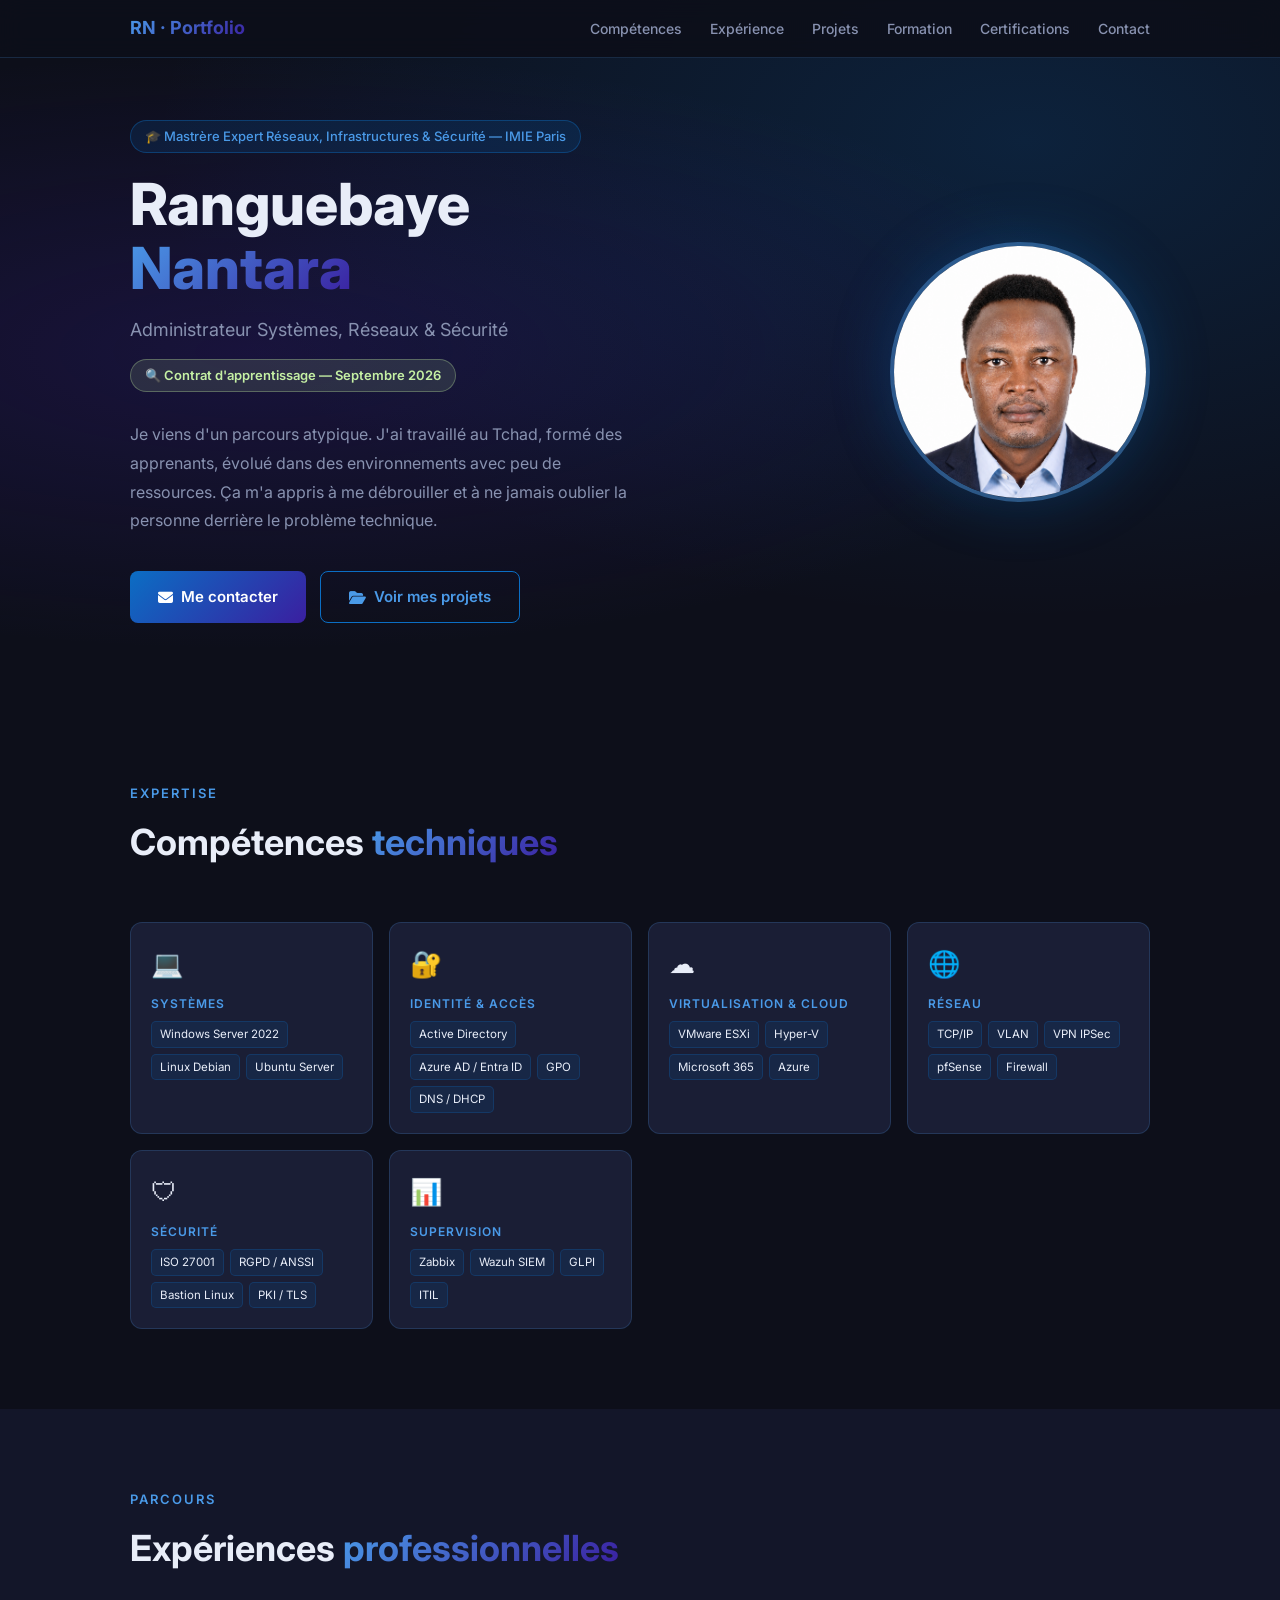
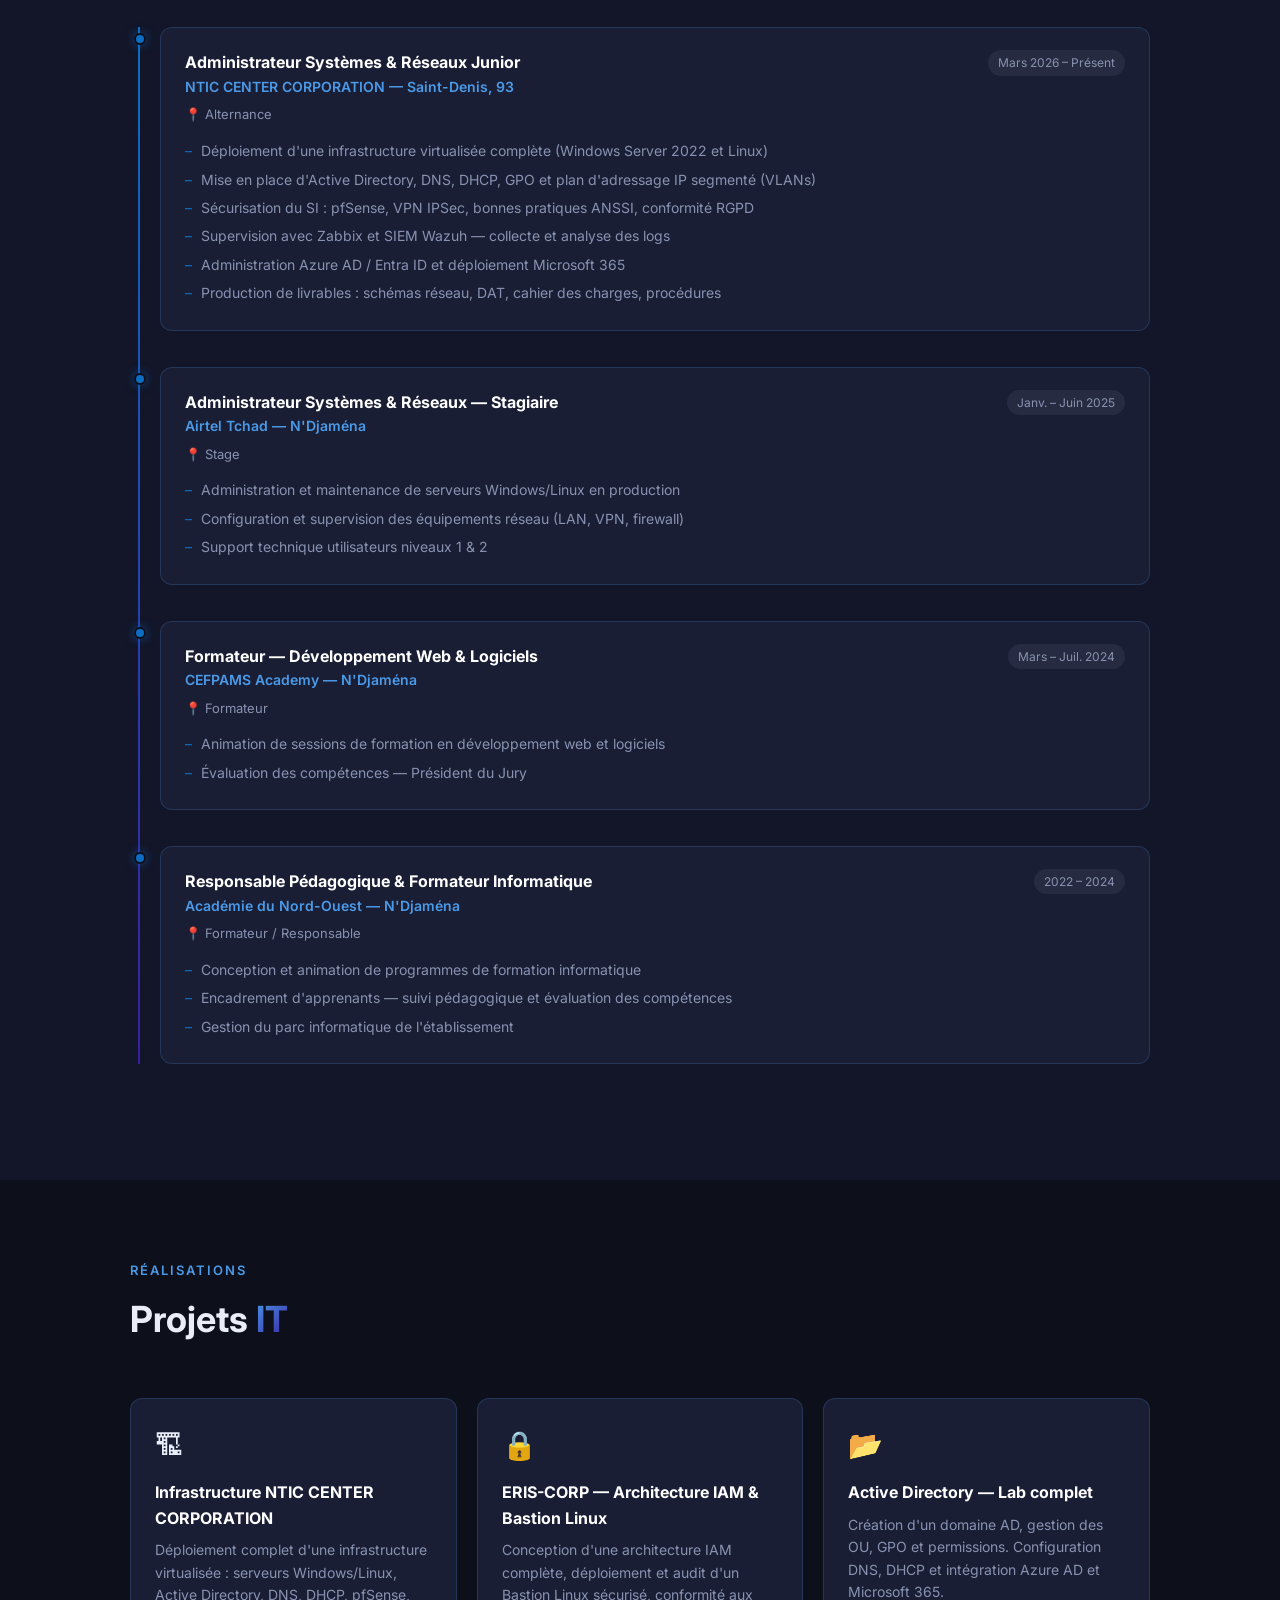
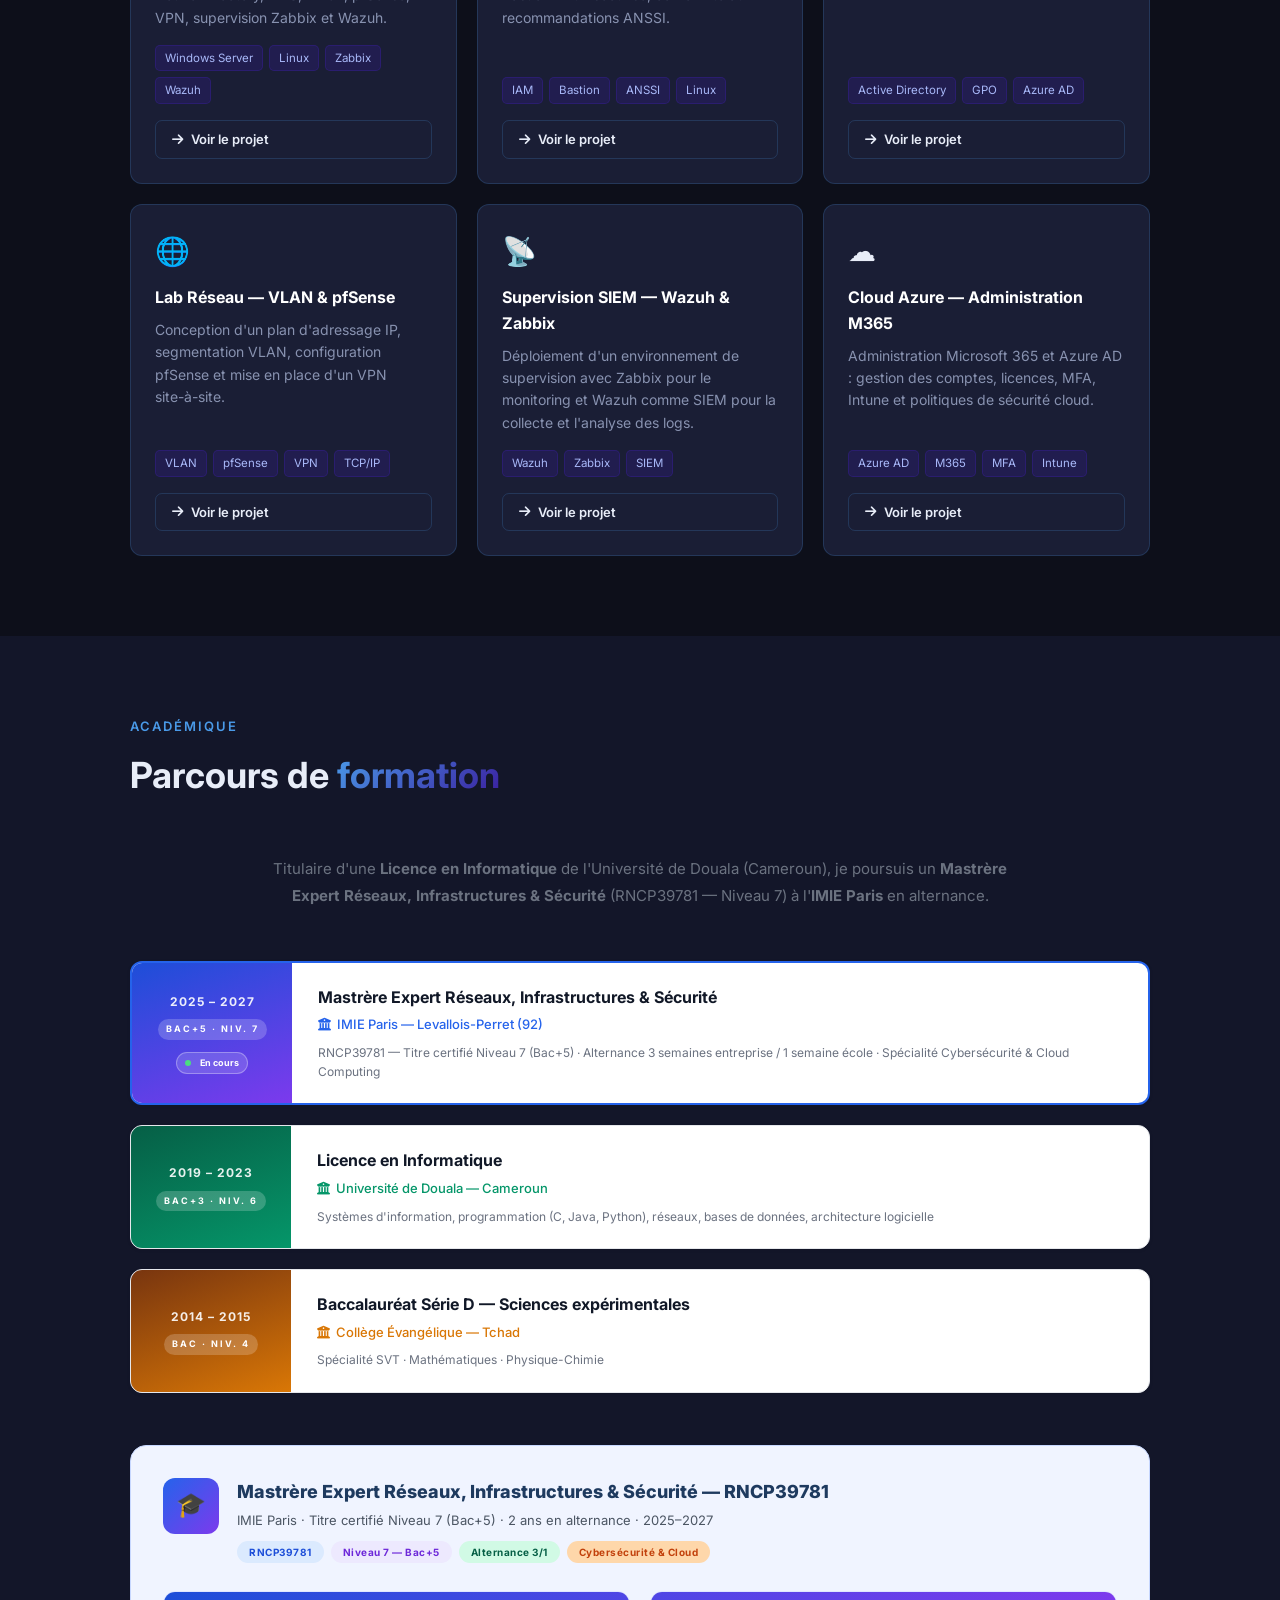
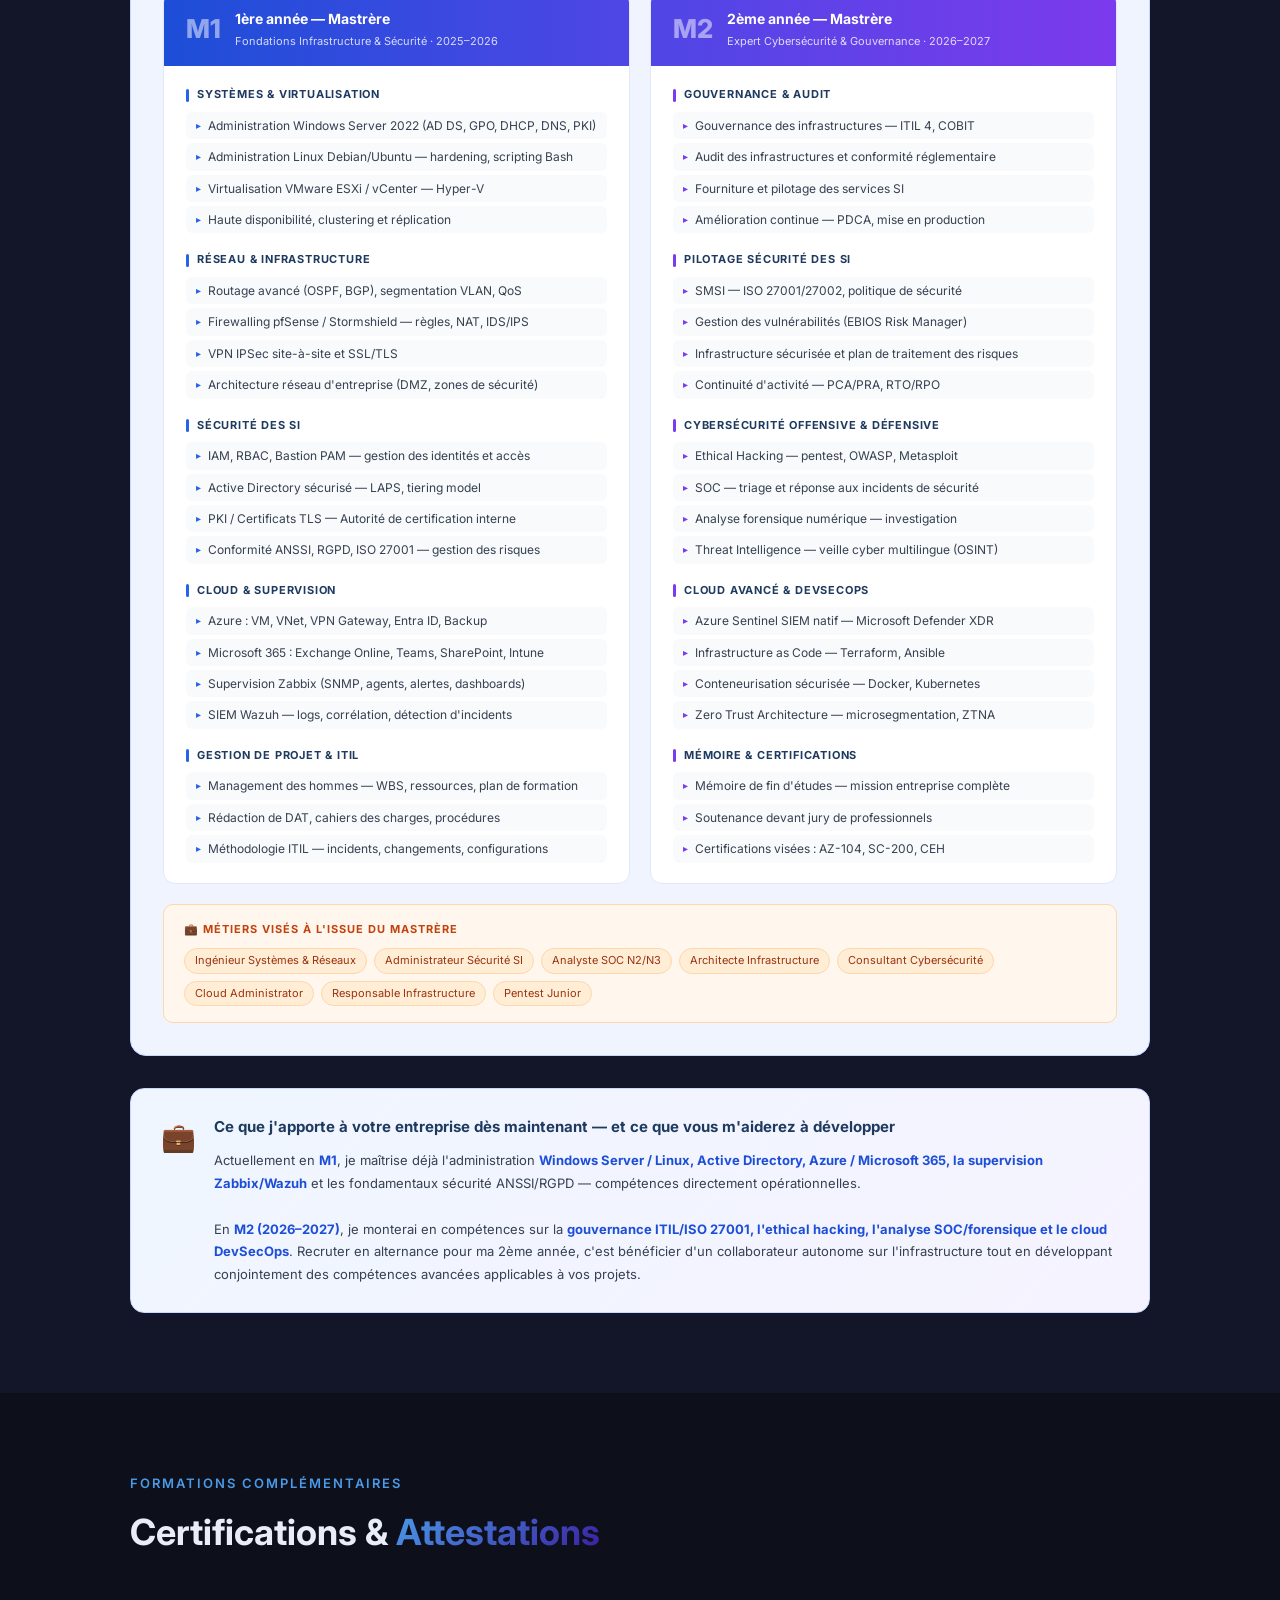
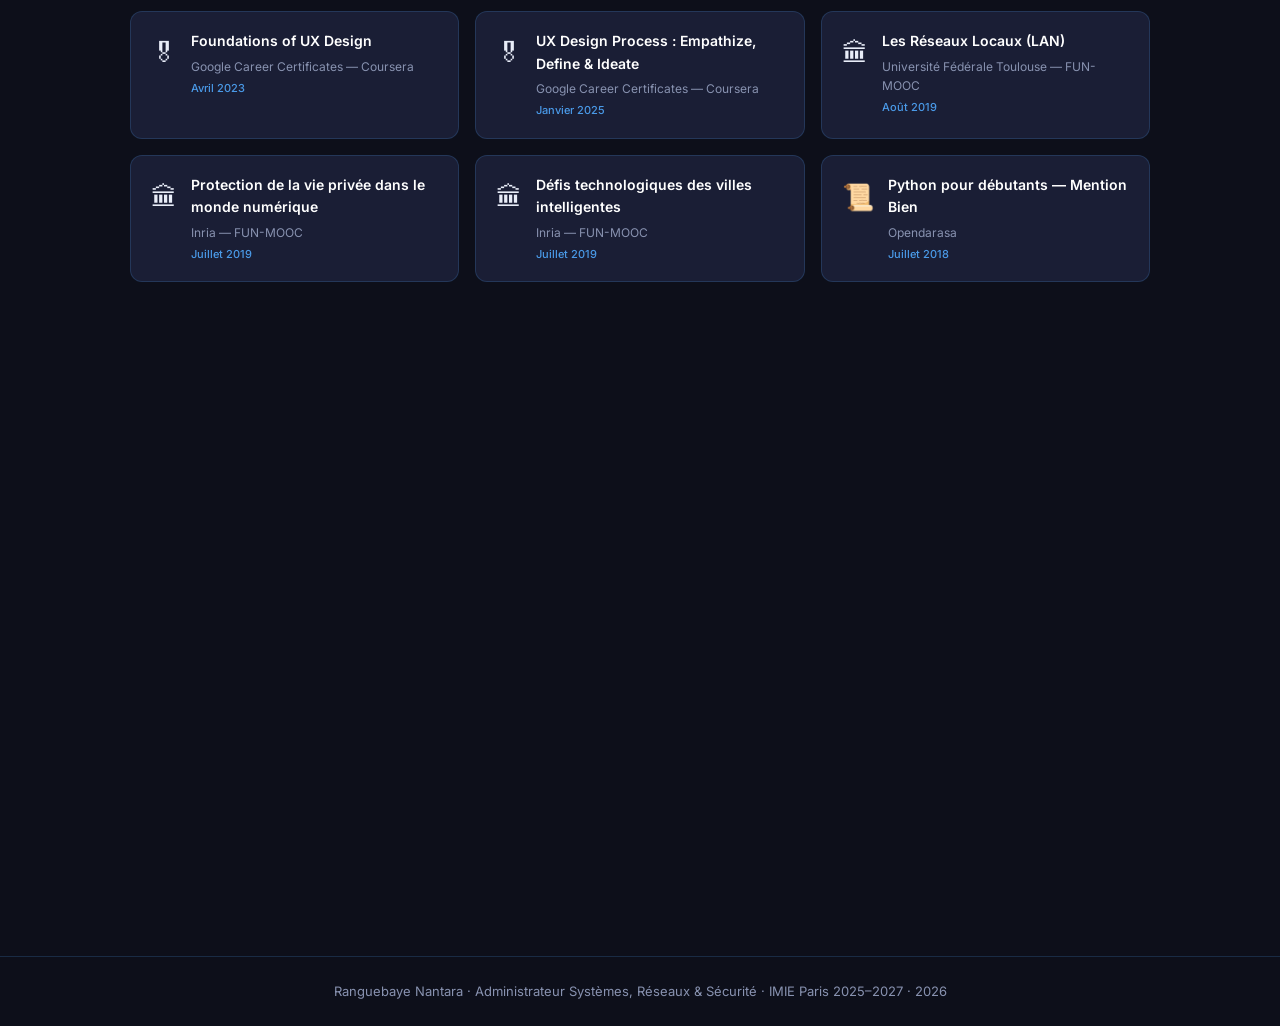
==== commit e6936435: "Update print statement from 'Hello' to 'Goodbye'" ====
--- a/index.html
+++ b/index.html
@@ -64,10 +64,10 @@
 
 <nav class="nav">
   <div class="container">
-    <a href="index.html" class="nav-logo">RN &middot; Portfolio</a>
+    <a href="index.html" class="nav-logo">RN · Portfolio</a>
     <ul class="nav-links">
-      <li><a href="#competences">Comp&eacute;tences</a></li>
-      <li><a href="#experience">Exp&eacute;rience</a></li>
+      <li><a href="#competences">Compétences</a></li>
+      <li><a href="#experience">Expérience</a></li>
       <li><a href="#projets">Projets</a></li>
       <li><a href="#formation">Formation</a></li>
       <li><a href="#certifications">Certifications</a></li>
@@ -76,7 +76,7 @@
     <div class="nav-burger" id="burger"><span></span><span></span><span></span></div>
   </div>
   <div class="nav-mobile" id="nav-mobile">
-    <a href="#competences">Comp&eacute;tences</a><a href="#experience">Exp&eacute;rience</a>
+    <a href="#competences">Compétences</a><a href="#experience">Expérience</a>
     <a href="#projets">Projets</a><a href="#formation">Formation</a>
     <a href="#certifications">Certifications</a><a href="#contact">Contact</a>
   </div>
@@ -85,11 +85,11 @@
 <section class="hero" id="accueil">
   <div class="container">
     <div class="hero-content fade-in">
-      <div class="hero-tag">&#127891; Mastr&egrave;re Expert R&eacute;seaux, Infrastructures &amp; S&eacute;curit&eacute; &mdash; IMIE Paris</div>
+      <div class="hero-tag">🎓 Mastrère Expert Réseaux, Infrastructures & Sécurité — IMIE Paris</div>
       <h1>Ranguebaye<br><span class="gradient-text">Nantara</span></h1>
-      <div class="hero-subtitle">Administrateur Syst&egrave;mes, R&eacute;seaux &amp; S&eacute;curit&eacute;</div>
-      <div class="hero-badge">&#128269; Contrat d&rsquo;apprentissage &mdash; Septembre 2026</div>
-      <p class="hero-desc">Je viens d&rsquo;un parcours atypique. J&rsquo;ai travaill&eacute; au Tchad, form&eacute; des apprenants, &eacute;volu&eacute; dans des environnements avec peu de ressources. &Ccedil;a m&rsquo;a appris &agrave; me d&eacute;brouiller et &agrave; ne jamais oublier la personne derri&egrave;re le probl&egrave;me technique.</p>
+      <div class="hero-subtitle">Administrateur Systèmes, Réseaux & Sécurité</div>
+      <div class="hero-badge">🔍 Contrat d'apprentissage — Septembre 2026</div>
+      <p class="hero-desc">Je viens d'un parcours atypique. J'ai travaillé au Tchad, formé des apprenants, évolué dans des environnements avec peu de ressources. Ça m'a appris à me débrouiller et à ne jamais oublier la personne derrière le problème technique.</p>
       <div class="hero-btns">
         <a href="#contact" class="btn btn-primary"><i class="fa-solid fa-envelope"></i> Me contacter</a>
         <a href="#projets" class="btn btn-secondary"><i class="fa-solid fa-folder-open"></i> Voir mes projets</a>
@@ -102,14 +102,14 @@
 <section id="competences" class="section-pad">
   <div class="container">
     <div class="section-label">Expertise</div>
-    <h2 class="section-title">Comp&eacute;tences <span class="gradient-text">techniques</span></h2>
+    <h2 class="section-title">Compétences <span class="gradient-text">techniques</span></h2>
     <div class="skills-grid">
-      <div class="card skill-card card-lift fade-in"><div class="skill-icon">&#128187;</div><div class="skill-cat">Syst&egrave;mes</div><div class="skill-tags"><span class="tag">Windows Server 2022</span><span class="tag">Linux Debian</span><span class="tag">Ubuntu Server</span></div></div>
-      <div class="card skill-card card-lift fade-in"><div class="skill-icon">&#128272;</div><div class="skill-cat">Identit&eacute; &amp; Acc&egrave;s</div><div class="skill-tags"><span class="tag">Active Directory</span><span class="tag">Azure AD / Entra ID</span><span class="tag">GPO</span><span class="tag">DNS / DHCP</span></div></div>
-      <div class="card skill-card card-lift fade-in"><div class="skill-icon">&#9729;</div><div class="skill-cat">Virtualisation &amp; Cloud</div><div class="skill-tags"><span class="tag">VMware ESXi</span><span class="tag">Hyper-V</span><span class="tag">Microsoft 365</span><span class="tag">Azure</span></div></div>
-      <div class="card skill-card card-lift fade-in"><div class="skill-icon">&#127760;</div><div class="skill-cat">R&eacute;seau</div><div class="skill-tags"><span class="tag">TCP/IP</span><span class="tag">VLAN</span><span class="tag">VPN IPSec</span><span class="tag">pfSense</span><span class="tag">Firewall</span></div></div>
-      <div class="card skill-card card-lift fade-in"><div class="skill-icon">&#128737;</div><div class="skill-cat">S&eacute;curit&eacute;</div><div class="skill-tags"><span class="tag">ISO 27001</span><span class="tag">RGPD / ANSSI</span><span class="tag">Bastion Linux</span><span class="tag">PKI / TLS</span></div></div>
-      <div class="card skill-card card-lift fade-in"><div class="skill-icon">&#128202;</div><div class="skill-cat">Supervision</div><div class="skill-tags"><span class="tag">Zabbix</span><span class="tag">Wazuh SIEM</span><span class="tag">GLPI</span><span class="tag">ITIL</span></div></div>
+      <div class="card skill-card card-lift fade-in"><div class="skill-icon">💻</div><div class="skill-cat">Systèmes</div><div class="skill-tags"><span class="tag">Windows Server 2022</span><span class="tag">Linux Debian</span><span class="tag">Ubuntu Server</span></div></div>
+      <div class="card skill-card card-lift fade-in"><div class="skill-icon">🔐</div><div class="skill-cat">Identité & Accès</div><div class="skill-tags"><span class="tag">Active Directory</span><span class="tag">Azure AD / Entra ID</span><span class="tag">GPO</span><span class="tag">DNS / DHCP</span></div></div>
+      <div class="card skill-card card-lift fade-in"><div class="skill-icon">☁</div><div class="skill-cat">Virtualisation & Cloud</div><div class="skill-tags"><span class="tag">VMware ESXi</span><span class="tag">Hyper-V</span><span class="tag">Microsoft 365</span><span class="tag">Azure</span></div></div>
+      <div class="card skill-card card-lift fade-in"><div class="skill-icon">🌐</div><div class="skill-cat">Réseau</div><div class="skill-tags"><span class="tag">TCP/IP</span><span class="tag">VLAN</span><span class="tag">VPN IPSec</span><span class="tag">pfSense</span><span class="tag">Firewall</span></div></div>
+      <div class="card skill-card card-lift fade-in"><div class="skill-icon">🛡</div><div class="skill-cat">Sécurité</div><div class="skill-tags"><span class="tag">ISO 27001</span><span class="tag">RGPD / ANSSI</span><span class="tag">Bastion Linux</span><span class="tag">PKI / TLS</span></div></div>
+      <div class="card skill-card card-lift fade-in"><div class="skill-icon">📊</div><div class="skill-cat">Supervision</div><div class="skill-tags"><span class="tag">Zabbix</span><span class="tag">Wazuh SIEM</span><span class="tag">GLPI</span><span class="tag">ITIL</span></div></div>
     </div>
   </div>
 </section>
@@ -118,24 +118,24 @@
 <section id="experience" class="section-pad">
   <div class="container">
     <div class="section-label">Parcours</div>
-    <h2 class="section-title">Exp&eacute;riences <span class="gradient-text">professionnelles</span></h2>
+    <h2 class="section-title">Expériences <span class="gradient-text">professionnelles</span></h2>
     <div class="timeline">
 
       <div class="timeline-item fade-in">
         <div class="timeline-dot"></div>
         <div class="card timeline-card">
           <div class="timeline-header">
-            <div><div class="timeline-title">Administrateur Syst&egrave;mes &amp; R&eacute;seaux Junior</div><div class="timeline-company">NTIC CENTER CORPORATION &mdash; Saint-Denis, 93</div></div>
-            <span class="timeline-date">Mars 2026 &ndash; Pr&eacute;sent</span>
-          </div>
-          <div class="timeline-lieu">&#128205; Alternance</div>
+            <div><div class="timeline-title">Administrateur Systèmes & Réseaux Junior</div><div class="timeline-company">NTIC CENTER CORPORATION — Saint-Denis, 93</div></div>
+            <span class="timeline-date">Mars 2026 – Présent</span>
+          </div>
+          <div class="timeline-lieu">📍 Alternance</div>
           <ul class="timeline-list">
-            <li>D&eacute;ploiement d&rsquo;une infrastructure virtualis&eacute;e compl&egrave;te (Windows Server 2022 et Linux)</li>
-            <li>Mise en place d&rsquo;Active Directory, DNS, DHCP, GPO et plan d&rsquo;adressage IP segment&eacute; (VLANs)</li>
-            <li>S&eacute;curisation du SI : pfSense, VPN IPSec, bonnes pratiques ANSSI, conformit&eacute; RGPD</li>
-            <li>Supervision avec Zabbix et SIEM Wazuh &mdash; collecte et analyse des logs</li>
-            <li>Administration Azure AD / Entra ID et d&eacute;ploiement Microsoft 365</li>
-            <li>Production de livrables : sch&eacute;mas r&eacute;seau, DAT, cahier des charges, proc&eacute;dures</li>
+            <li>Déploiement d'une infrastructure virtualisée complète (Windows Server 2022 et Linux)</li>
+            <li>Mise en place d'Active Directory, DNS, DHCP, GPO et plan d'adressage IP segmenté (VLANs)</li>
+            <li>Sécurisation du SI : pfSense, VPN IPSec, bonnes pratiques ANSSI, conformité RGPD</li>
+            <li>Supervision avec Zabbix et SIEM Wazuh — collecte et analyse des logs</li>
+            <li>Administration Azure AD / Entra ID et déploiement Microsoft 365</li>
+            <li>Production de livrables : schémas réseau, DAT, cahier des charges, procédures</li>
           </ul>
         </div>
       </div>
@@ -144,14 +144,14 @@
         <div class="timeline-dot"></div>
         <div class="card timeline-card">
           <div class="timeline-header">
-            <div><div class="timeline-title">Administrateur Syst&egrave;mes &amp; R&eacute;seaux &mdash; Stagiaire</div><div class="timeline-company">Airtel Tchad &mdash; N&rsquo;Djam&eacute;na</div></div>
-            <span class="timeline-date">Janv. &ndash; Juin 2025</span>
-          </div>
-          <div class="timeline-lieu">&#128205; Stage</div>
+            <div><div class="timeline-title">Administrateur Systèmes & Réseaux — Stagiaire</div><div class="timeline-company">Airtel Tchad — N'Djaména</div></div>
+            <span class="timeline-date">Janv. – Juin 2025</span>
+          </div>
+          <div class="timeline-lieu">📍 Stage</div>
           <ul class="timeline-list">
             <li>Administration et maintenance de serveurs Windows/Linux en production</li>
-            <li>Configuration et supervision des &eacute;quipements r&eacute;seau (LAN, VPN, firewall)</li>
-            <li>Support technique utilisateurs niveaux 1 &amp; 2</li>
+            <li>Configuration et supervision des équipements réseau (LAN, VPN, firewall)</li>
+            <li>Support technique utilisateurs niveaux 1 & 2</li>
           </ul>
         </div>
       </div>
@@ -160,13 +160,13 @@
         <div class="timeline-dot"></div>
         <div class="card timeline-card">
           <div class="timeline-header">
-            <div><div class="timeline-title">Formateur &mdash; D&eacute;veloppement Web &amp; Logiciels</div><div class="timeline-company">CEFPAMS Academy &mdash; N&rsquo;Djam&eacute;na</div></div>
-            <span class="timeline-date">Mars &ndash; Juil. 2024</span>
-          </div>
-          <div class="timeline-lieu">&#128205; Formateur</div>
+            <div><div class="timeline-title">Formateur — Développement Web & Logiciels</div><div class="timeline-company">CEFPAMS Academy — N'Djaména</div></div>
+            <span class="timeline-date">Mars – Juil. 2024</span>
+          </div>
+          <div class="timeline-lieu">📍 Formateur</div>
           <ul class="timeline-list">
-            <li>Animation de sessions de formation en d&eacute;veloppement web et logiciels</li>
-            <li>&Eacute;valuation des comp&eacute;tences &mdash; Pr&eacute;sident du Jury</li>
+            <li>Animation de sessions de formation en développement web et logiciels</li>
+            <li>Évaluation des compétences — Président du Jury</li>
           </ul>
         </div>
       </div>
@@ -175,14 +175,14 @@
         <div class="timeline-dot"></div>
         <div class="card timeline-card">
           <div class="timeline-header">
-            <div><div class="timeline-title">Responsable P&eacute;dagogique &amp; Formateur Informatique</div><div class="timeline-company">Acad&eacute;mie du Nord-Ouest &mdash; N&rsquo;Djam&eacute;na</div></div>
-            <span class="timeline-date">2022 &ndash; 2024</span>
-          </div>
-          <div class="timeline-lieu">&#128205; Formateur / Responsable</div>
+            <div><div class="timeline-title">Responsable Pédagogique & Formateur Informatique</div><div class="timeline-company">Académie du Nord-Ouest — N'Djaména</div></div>
+            <span class="timeline-date">2022 – 2024</span>
+          </div>
+          <div class="timeline-lieu">📍 Formateur / Responsable</div>
           <ul class="timeline-list">
             <li>Conception et animation de programmes de formation informatique</li>
-            <li>Encadrement d&rsquo;apprenants &mdash; suivi p&eacute;dagogique et &eacute;valuation des comp&eacute;tences</li>
-            <li>Gestion du parc informatique de l&rsquo;&eacute;tablissement</li>
+            <li>Encadrement d'apprenants — suivi pédagogique et évaluation des compétences</li>
+            <li>Gestion du parc informatique de l'établissement</li>
           </ul>
         </div>
       </div>
@@ -194,15 +194,15 @@
 
 <section id="projets" class="section-pad">
   <div class="container">
-    <div class="section-label">R&eacute;alisations</div>
+    <div class="section-label">Réalisations</div>
     <h2 class="section-title">Projets <span class="gradient-text">IT</span></h2>
     <div class="projects-grid">
-      <div class="card project-card card-lift fade-in"><div class="project-icon">&#127959;</div><div class="project-title">Infrastructure NTIC CENTER CORPORATION</div><p class="project-desc">D&eacute;ploiement complet d&rsquo;une infrastructure virtualis&eacute;e : serveurs Windows/Linux, Active Directory, DNS, DHCP, pfSense, VPN, supervision Zabbix et Wazuh.</p><div class="project-tags"><span class="tag-purple">Windows Server</span><span class="tag-purple">Linux</span><span class="tag-purple">Zabbix</span><span class="tag-purple">Wazuh</span></div><a href="projets/infrastructure-ntic.html" class="btn btn-sm btn-outline"><i class="fa-solid fa-arrow-right"></i> Voir le projet</a></div>
-      <div class="card project-card card-lift fade-in"><div class="project-icon">&#128274;</div><div class="project-title">ERIS-CORP &mdash; Architecture IAM &amp; Bastion Linux</div><p class="project-desc">Conception d&rsquo;une architecture IAM compl&egrave;te, d&eacute;ploiement et audit d&rsquo;un Bastion Linux s&eacute;curis&eacute;, conformit&eacute; aux recommandations ANSSI.</p><div class="project-tags"><span class="tag-purple">IAM</span><span class="tag-purple">Bastion</span><span class="tag-purple">ANSSI</span><span class="tag-purple">Linux</span></div><a href="projets/eris-corp-iam.html" class="btn btn-sm btn-outline"><i class="fa-solid fa-arrow-right"></i> Voir le projet</a></div>
-      <div class="card project-card card-lift fade-in"><div class="project-icon">&#128194;</div><div class="project-title">Active Directory &mdash; Lab complet</div><p class="project-desc">Cr&eacute;ation d&rsquo;un domaine AD, gestion des OU, GPO et permissions. Configuration DNS, DHCP et int&eacute;gration Azure AD et Microsoft 365.</p><div class="project-tags"><span class="tag-purple">Active Directory</span><span class="tag-purple">GPO</span><span class="tag-purple">Azure AD</span></div><a href="projets/active-directory-lab.html" class="btn btn-sm btn-outline"><i class="fa-solid fa-arrow-right"></i> Voir le projet</a></div>
-      <div class="card project-card card-lift fade-in"><div class="project-icon">&#127760;</div><div class="project-title">Lab R&eacute;seau &mdash; VLAN &amp; pfSense</div><p class="project-desc">Conception d&rsquo;un plan d&rsquo;adressage IP, segmentation VLAN, configuration pfSense et mise en place d&rsquo;un VPN site-&agrave;-site.</p><div class="project-tags"><span class="tag-purple">VLAN</span><span class="tag-purple">pfSense</span><span class="tag-purple">VPN</span><span class="tag-purple">TCP/IP</span></div><a href="projets/reseau-vlan-pfsense.html" class="btn btn-sm btn-outline"><i class="fa-solid fa-arrow-right"></i> Voir le projet</a></div>
-      <div class="card project-card card-lift fade-in"><div class="project-icon">&#128225;</div><div class="project-title">Supervision SIEM &mdash; Wazuh &amp; Zabbix</div><p class="project-desc">D&eacute;ploiement d&rsquo;un environnement de supervision avec Zabbix pour le monitoring et Wazuh comme SIEM pour la collecte et l&rsquo;analyse des logs.</p><div class="project-tags"><span class="tag-purple">Wazuh</span><span class="tag-purple">Zabbix</span><span class="tag-purple">SIEM</span></div><a href="projets/wazuh-zabbix.html" class="btn btn-sm btn-outline"><i class="fa-solid fa-arrow-right"></i> Voir le projet</a></div>
-      <div class="card project-card card-lift fade-in"><div class="project-icon">&#9729;</div><div class="project-title">Cloud Azure &mdash; Administration M365</div><p class="project-desc">Administration Microsoft 365 et Azure AD : gestion des comptes, licences, MFA, Intune et politiques de s&eacute;curit&eacute; cloud.</p><div class="project-tags"><span class="tag-purple">Azure AD</span><span class="tag-purple">M365</span><span class="tag-purple">MFA</span><span class="tag-purple">Intune</span></div><a href="projets/cloud-azure-m365.html" class="btn btn-sm btn-outline"><i class="fa-solid fa-arrow-right"></i> Voir le projet</a></div>
+      <div class="card project-card card-lift fade-in"><div class="project-icon">🏗</div><div class="project-title">Infrastructure NTIC CENTER CORPORATION</div><p class="project-desc">Déploiement complet d'une infrastructure virtualisée : serveurs Windows/Linux, Active Directory, DNS, DHCP, pfSense, VPN, supervision Zabbix et Wazuh.</p><div class="project-tags"><span class="tag-purple">Windows Server</span><span class="tag-purple">Linux</span><span class="tag-purple">Zabbix</span><span class="tag-purple">Wazuh</span></div><a href="projets/infrastructure-ntic.html" class="btn btn-sm btn-outline"><i class="fa-solid fa-arrow-right"></i> Voir le projet</a></div>
+      <div class="card project-card card-lift fade-in"><div class="project-icon">🔒</div><div class="project-title">ERIS-CORP — Architecture IAM & Bastion Linux</div><p class="project-desc">Conception d'une architecture IAM complète, déploiement et audit d'un Bastion Linux sécurisé, conformité aux recommandations ANSSI.</p><div class="project-tags"><span class="tag-purple">IAM</span><span class="tag-purple">Bastion</span><span class="tag-purple">ANSSI</span><span class="tag-purple">Linux</span></div><a href="projets/eris-corp-iam.html" class="btn btn-sm btn-outline"><i class="fa-solid fa-arrow-right"></i> Voir le projet</a></div>
+      <div class="card project-card card-lift fade-in"><div class="project-icon">📂</div><div class="project-title">Active Directory — Lab complet</div><p class="project-desc">Création d'un domaine AD, gestion des OU, GPO et permissions. Configuration DNS, DHCP et intégration Azure AD et Microsoft 365.</p><div class="project-tags"><span class="tag-purple">Active Directory</span><span class="tag-purple">GPO</span><span class="tag-purple">Azure AD</span></div><a href="projets/active-directory-lab.html" class="btn btn-sm btn-outline"><i class="fa-solid fa-arrow-right"></i> Voir le projet</a></div>
+      <div class="card project-card card-lift fade-in"><div class="project-icon">🌐</div><div class="project-title">Lab Réseau — VLAN & pfSense</div><p class="project-desc">Conception d'un plan d'adressage IP, segmentation VLAN, configuration pfSense et mise en place d'un VPN site-à-site.</p><div class="project-tags"><span class="tag-purple">VLAN</span><span class="tag-purple">pfSense</span><span class="tag-purple">VPN</span><span class="tag-purple">TCP/IP</span></div><a href="projets/reseau-vlan-pfsense.html" class="btn btn-sm btn-outline"><i class="fa-solid fa-arrow-right"></i> Voir le projet</a></div>
+      <div class="card project-card card-lift fade-in"><div class="project-icon">📡</div><div class="project-title">Supervision SIEM — Wazuh & Zabbix</div><p class="project-desc">Déploiement d'un environnement de supervision avec Zabbix pour le monitoring et Wazuh comme SIEM pour la collecte et l'analyse des logs.</p><div class="project-tags"><span class="tag-purple">Wazuh</span><span class="tag-purple">Zabbix</span><span class="tag-purple">SIEM</span></div><a href="projets/wazuh-zabbix.html" class="btn btn-sm btn-outline"><i class="fa-solid fa-arrow-right"></i> Voir le projet</a></div>
+      <div class="card project-card card-lift fade-in"><div class="project-icon">☁</div><div class="project-title">Cloud Azure — Administration M365</div><p class="project-desc">Administration Microsoft 365 et Azure AD : gestion des comptes, licences, MFA, Intune et politiques de sécurité cloud.</p><div class="project-tags"><span class="tag-purple">Azure AD</span><span class="tag-purple">M365</span><span class="tag-purple">MFA</span><span class="tag-purple">Intune</span></div><a href="projets/cloud-azure-m365.html" class="btn btn-sm btn-outline"><i class="fa-solid fa-arrow-right"></i> Voir le projet</a></div>
     </div>
   </div>
 </section>
@@ -210,47 +210,47 @@
 <div class="bg-alt">
 <section id="formation" class="section-pad">
   <div class="container">
-    <div class="section-label">Acad&eacute;mique</div>
+    <div class="section-label">Académique</div>
     <h2 class="section-title">Parcours de <span class="gradient-text">formation</span></h2>
 
-    <p class="formation-intro">Titulaire d&rsquo;une <strong>Licence en Informatique</strong> de l&rsquo;Universit&eacute; de Douala (Cameroun), je poursuis un <strong>Mastr&egrave;re Expert R&eacute;seaux, Infrastructures &amp; S&eacute;curit&eacute;</strong> (RNCP39781 &mdash; Niveau 7) &agrave; l&rsquo;<strong>IMIE Paris</strong> en alternance.</p>
+    <p class="formation-intro">Titulaire d'une <strong>Licence en Informatique</strong> de l'Université de Douala (Cameroun), je poursuis un <strong>Mastrère Expert Réseaux, Infrastructures & Sécurité</strong> (RNCP39781 — Niveau 7) à l'<strong>IMIE Paris</strong> en alternance.</p>
 
     <div class="edu-timeline">
 
       <div class="edu-item edu-current fade-in">
         <div class="edu-left">
-          <div class="edu-year">2025 &ndash; 2027</div>
-          <div class="edu-level-badge">Bac+5 &middot; Niv. 7</div>
+          <div class="edu-year">2025 – 2027</div>
+          <div class="edu-level-badge">Bac+5 · Niv. 7</div>
           <span class="badge-enc"><span class="dot-green"></span>En cours</span>
         </div>
         <div class="edu-right">
-          <div class="edu-title">Mastr&egrave;re Expert R&eacute;seaux, Infrastructures &amp; S&eacute;curit&eacute;</div>
-          <div class="edu-school"><i class="fa-solid fa-building-columns" style="margin-right:6px"></i>IMIE Paris &mdash; Levallois-Perret (92)</div>
-          <div class="edu-detail">RNCP39781 &mdash; Titre certifi&eacute; Niveau 7 (Bac+5) &middot; Alternance 3 semaines entreprise / 1 semaine &eacute;cole &middot; Sp&eacute;cialit&eacute; Cybers&eacute;curit&eacute; &amp; Cloud Computing</div>
+          <div class="edu-title">Mastrère Expert Réseaux, Infrastructures & Sécurité</div>
+          <div class="edu-school"><i class="fa-solid fa-building-columns" style="margin-right:6px"></i>IMIE Paris — Levallois-Perret (92)</div>
+          <div class="edu-detail">RNCP39781 — Titre certifié Niveau 7 (Bac+5) · Alternance 3 semaines entreprise / 1 semaine école · Spécialité Cybersécurité & Cloud Computing</div>
         </div>
       </div>
 
       <div class="edu-item fade-in">
         <div class="edu-left" style="background:linear-gradient(160deg,#065f46 0%,#059669 100%)">
-          <div class="edu-year">2019 &ndash; 2023</div>
-          <div class="edu-level-badge">Bac+3 &middot; Niv. 6</div>
+          <div class="edu-year">2019 – 2023</div>
+          <div class="edu-level-badge">Bac+3 · Niv. 6</div>
         </div>
         <div class="edu-right">
           <div class="edu-title">Licence en Informatique</div>
-          <div class="edu-school" style="color:#059669"><i class="fa-solid fa-building-columns" style="margin-right:6px"></i>Universit&eacute; de Douala &mdash; Cameroun</div>
-          <div class="edu-detail">Syst&egrave;mes d&rsquo;information, programmation (C, Java, Python), r&eacute;seaux, bases de donn&eacute;es, architecture logicielle</div>
+          <div class="edu-school" style="color:#059669"><i class="fa-solid fa-building-columns" style="margin-right:6px"></i>Université de Douala — Cameroun</div>
+          <div class="edu-detail">Systèmes d'information, programmation (C, Java, Python), réseaux, bases de données, architecture logicielle</div>
         </div>
       </div>
 
       <div class="edu-item fade-in">
         <div class="edu-left" style="background:linear-gradient(160deg,#78350f 0%,#d97706 100%)">
-          <div class="edu-year">2014 &ndash; 2015</div>
-          <div class="edu-level-badge">Bac &middot; Niv. 4</div>
+          <div class="edu-year">2014 – 2015</div>
+          <div class="edu-level-badge">Bac · Niv. 4</div>
         </div>
         <div class="edu-right">
-          <div class="edu-title">Baccalaur&eacute;at S&eacute;rie D &mdash; Sciences exp&eacute;rimentales</div>
-          <div class="edu-school" style="color:#d97706"><i class="fa-solid fa-building-columns" style="margin-right:6px"></i>Coll&egrave;ge &Eacute;vang&eacute;lique &mdash; Tchad</div>
-          <div class="edu-detail">Sp&eacute;cialit&eacute; SVT &middot; Math&eacute;matiques &middot; Physique-Chimie</div>
+          <div class="edu-title">Baccalauréat Série D — Sciences expérimentales</div>
+          <div class="edu-school" style="color:#d97706"><i class="fa-solid fa-building-columns" style="margin-right:6px"></i>Collège Évangélique — Tchad</div>
+          <div class="edu-detail">Spécialité SVT · Mathématiques · Physique-Chimie</div>
         </div>
       </div>
 
@@ -258,15 +258,15 @@
 
     <div class="rncp-block fade-in">
       <div class="rncp-header">
-        <div class="rncp-logo">&#127891;</div>
+        <div class="rncp-logo">🎓</div>
         <div>
-          <div class="rncp-title">Mastr&egrave;re Expert R&eacute;seaux, Infrastructures &amp; S&eacute;curit&eacute; &mdash; RNCP39781</div>
-          <div class="rncp-sub">IMIE Paris &middot; Titre certifi&eacute; Niveau 7 (Bac+5) &middot; 2 ans en alternance &middot; 2025&ndash;2027</div>
+          <div class="rncp-title">Mastrère Expert Réseaux, Infrastructures & Sécurité — RNCP39781</div>
+          <div class="rncp-sub">IMIE Paris · Titre certifié Niveau 7 (Bac+5) · 2 ans en alternance · 2025–2027</div>
           <div class="rncp-badges">
             <span class="rb b">RNCP39781</span>
-            <span class="rb p">Niveau 7 &mdash; Bac+5</span>
+            <span class="rb p">Niveau 7 — Bac+5</span>
             <span class="rb g">Alternance 3/1</span>
-            <span class="rb o">Cybers&eacute;curit&eacute; &amp; Cloud</span>
+            <span class="rb o">Cybersécurité & Cloud</span>
           </div>
         </div>
       </div>
@@ -276,51 +276,51 @@
         <div class="yc">
           <div class="yh">
             <div class="yn">M1</div>
-            <div><div class="yl">1&egrave;re ann&eacute;e &mdash; Mastr&egrave;re</div><div class="ysl">Fondations Infrastructure &amp; S&eacute;curit&eacute; &middot; 2025&ndash;2026</div></div>
+            <div><div class="yl">1ère année — Mastrère</div><div class="ysl">Fondations Infrastructure & Sécurité · 2025–2026</div></div>
           </div>
           <div class="yb">
             <div class="mb">
-              <div class="mn">Syst&egrave;mes &amp; Virtualisation</div>
+              <div class="mn">Systèmes & Virtualisation</div>
               <ul class="mi">
                 <li>Administration Windows Server 2022 (AD DS, GPO, DHCP, DNS, PKI)</li>
-                <li>Administration Linux Debian/Ubuntu &mdash; hardening, scripting Bash</li>
-                <li>Virtualisation VMware ESXi / vCenter &mdash; Hyper-V</li>
-                <li>Haute disponibilit&eacute;, clustering et r&eacute;plication</li>
-              </ul>
-            </div>
-            <div class="mb">
-              <div class="mn">R&eacute;seau &amp; Infrastructure</div>
-              <ul class="mi">
-                <li>Routage avanc&eacute; (OSPF, BGP), segmentation VLAN, QoS</li>
-                <li>Firewalling pfSense / Stormshield &mdash; r&egrave;gles, NAT, IDS/IPS</li>
-                <li>VPN IPSec site-&agrave;-site et SSL/TLS</li>
-                <li>Architecture r&eacute;seau d&rsquo;entreprise (DMZ, zones de s&eacute;curit&eacute;)</li>
-              </ul>
-            </div>
-            <div class="mb">
-              <div class="mn">S&eacute;curit&eacute; des SI</div>
-              <ul class="mi">
-                <li>IAM, RBAC, Bastion PAM &mdash; gestion des identit&eacute;s et acc&egrave;s</li>
-                <li>Active Directory s&eacute;curis&eacute; &mdash; LAPS, tiering model</li>
-                <li>PKI / Certificats TLS &mdash; Autorit&eacute; de certification interne</li>
-                <li>Conformit&eacute; ANSSI, RGPD, ISO 27001 &mdash; gestion des risques</li>
-              </ul>
-            </div>
-            <div class="mb">
-              <div class="mn">Cloud &amp; Supervision</div>
+                <li>Administration Linux Debian/Ubuntu — hardening, scripting Bash</li>
+                <li>Virtualisation VMware ESXi / vCenter — Hyper-V</li>
+                <li>Haute disponibilité, clustering et réplication</li>
+              </ul>
+            </div>
+            <div class="mb">
+              <div class="mn">Réseau & Infrastructure</div>
+              <ul class="mi">
+                <li>Routage avancé (OSPF, BGP), segmentation VLAN, QoS</li>
+                <li>Firewalling pfSense / Stormshield — règles, NAT, IDS/IPS</li>
+                <li>VPN IPSec site-à-site et SSL/TLS</li>
+                <li>Architecture réseau d'entreprise (DMZ, zones de sécurité)</li>
+              </ul>
+            </div>
+            <div class="mb">
+              <div class="mn">Sécurité des SI</div>
+              <ul class="mi">
+                <li>IAM, RBAC, Bastion PAM — gestion des identités et accès</li>
+                <li>Active Directory sécurisé — LAPS, tiering model</li>
+                <li>PKI / Certificats TLS — Autorité de certification interne</li>
+                <li>Conformité ANSSI, RGPD, ISO 27001 — gestion des risques</li>
+              </ul>
+            </div>
+            <div class="mb">
+              <div class="mn">Cloud & Supervision</div>
               <ul class="mi">
                 <li>Azure : VM, VNet, VPN Gateway, Entra ID, Backup</li>
                 <li>Microsoft 365 : Exchange Online, Teams, SharePoint, Intune</li>
                 <li>Supervision Zabbix (SNMP, agents, alertes, dashboards)</li>
-                <li>SIEM Wazuh &mdash; logs, corr&eacute;lation, d&eacute;tection d&rsquo;incidents</li>
-              </ul>
-            </div>
-            <div class="mb">
-              <div class="mn">Gestion de projet &amp; ITIL</div>
-              <ul class="mi">
-                <li>Management des hommes &mdash; WBS, ressources, plan de formation</li>
-                <li>R&eacute;daction de DAT, cahiers des charges, proc&eacute;dures</li>
-                <li>M&eacute;thodologie ITIL &mdash; incidents, changements, configurations</li>
+                <li>SIEM Wazuh — logs, corrélation, détection d'incidents</li>
+              </ul>
+            </div>
+            <div class="mb">
+              <div class="mn">Gestion de projet & ITIL</div>
+              <ul class="mi">
+                <li>Management des hommes — WBS, ressources, plan de formation</li>
+                <li>Rédaction de DAT, cahiers des charges, procédures</li>
+                <li>Méthodologie ITIL — incidents, changements, configurations</li>
               </ul>
             </div>
           </div>
@@ -329,51 +329,51 @@
         <div class="yc m2">
           <div class="yh m2">
             <div class="yn">M2</div>
-            <div><div class="yl">2&egrave;me ann&eacute;e &mdash; Mastr&egrave;re</div><div class="ysl">Expert Cybers&eacute;curit&eacute; &amp; Gouvernance &middot; 2026&ndash;2027</div></div>
+            <div><div class="yl">2ème année — Mastrère</div><div class="ysl">Expert Cybersécurité & Gouvernance · 2026–2027</div></div>
           </div>
           <div class="yb">
             <div class="mb">
-              <div class="mn">Gouvernance &amp; Audit</div>
-              <ul class="mi">
-                <li>Gouvernance des infrastructures &mdash; ITIL 4, COBIT</li>
-                <li>Audit des infrastructures et conformit&eacute; r&eacute;glementaire</li>
+              <div class="mn">Gouvernance & Audit</div>
+              <ul class="mi">
+                <li>Gouvernance des infrastructures — ITIL 4, COBIT</li>
+                <li>Audit des infrastructures et conformité réglementaire</li>
                 <li>Fourniture et pilotage des services SI</li>
-                <li>Am&eacute;lioration continue &mdash; PDCA, mise en production</li>
-              </ul>
-            </div>
-            <div class="mb">
-              <div class="mn">Pilotage S&eacute;curit&eacute; des SI</div>
-              <ul class="mi">
-                <li>SMSI &mdash; ISO 27001/27002, politique de s&eacute;curit&eacute;</li>
-                <li>Gestion des vuln&eacute;rabilit&eacute;s (EBIOS Risk Manager)</li>
-                <li>Infrastructure s&eacute;curis&eacute;e et plan de traitement des risques</li>
-                <li>Continuit&eacute; d&rsquo;activit&eacute; &mdash; PCA/PRA, RTO/RPO</li>
-              </ul>
-            </div>
-            <div class="mb">
-              <div class="mn">Cybers&eacute;curit&eacute; offensive &amp; d&eacute;fensive</div>
-              <ul class="mi">
-                <li>Ethical Hacking &mdash; pentest, OWASP, Metasploit</li>
-                <li>SOC &mdash; triage et r&eacute;ponse aux incidents de s&eacute;curit&eacute;</li>
-                <li>Analyse forensique num&eacute;rique &mdash; investigation</li>
-                <li>Threat Intelligence &mdash; veille cyber multilingue (OSINT)</li>
-              </ul>
-            </div>
-            <div class="mb">
-              <div class="mn">Cloud avanc&eacute; &amp; DevSecOps</div>
-              <ul class="mi">
-                <li>Azure Sentinel SIEM natif &mdash; Microsoft Defender XDR</li>
-                <li>Infrastructure as Code &mdash; Terraform, Ansible</li>
-                <li>Conteneurisation s&eacute;curis&eacute;e &mdash; Docker, Kubernetes</li>
-                <li>Zero Trust Architecture &mdash; microsegmentation, ZTNA</li>
-              </ul>
-            </div>
-            <div class="mb">
-              <div class="mn">M&eacute;moire &amp; Certifications</div>
-              <ul class="mi">
-                <li>M&eacute;moire de fin d&rsquo;&eacute;tudes &mdash; mission entreprise compl&egrave;te</li>
+                <li>Amélioration continue — PDCA, mise en production</li>
+              </ul>
+            </div>
+            <div class="mb">
+              <div class="mn">Pilotage Sécurité des SI</div>
+              <ul class="mi">
+                <li>SMSI — ISO 27001/27002, politique de sécurité</li>
+                <li>Gestion des vulnérabilités (EBIOS Risk Manager)</li>
+                <li>Infrastructure sécurisée et plan de traitement des risques</li>
+                <li>Continuité d'activité — PCA/PRA, RTO/RPO</li>
+              </ul>
+            </div>
+            <div class="mb">
+              <div class="mn">Cybersécurité offensive & défensive</div>
+              <ul class="mi">
+                <li>Ethical Hacking — pentest, OWASP, Metasploit</li>
+                <li>SOC — triage et réponse aux incidents de sécurité</li>
+                <li>Analyse forensique numérique — investigation</li>
+                <li>Threat Intelligence — veille cyber multilingue (OSINT)</li>
+              </ul>
+            </div>
+            <div class="mb">
+              <div class="mn">Cloud avancé & DevSecOps</div>
+              <ul class="mi">
+                <li>Azure Sentinel SIEM natif — Microsoft Defender XDR</li>
+                <li>Infrastructure as Code — Terraform, Ansible</li>
+                <li>Conteneurisation sécurisée — Docker, Kubernetes</li>
+                <li>Zero Trust Architecture — microsegmentation, ZTNA</li>
+              </ul>
+            </div>
+            <div class="mb">
+              <div class="mn">Mémoire & Certifications</div>
+              <ul class="mi">
+                <li>Mémoire de fin d'études — mission entreprise complète</li>
                 <li>Soutenance devant jury de professionnels</li>
-                <li>Certifications vis&eacute;es : AZ-104, SC-200, CEH</li>
+                <li>Certifications visées : AZ-104, SC-200, CEH</li>
               </ul>
             </div>
           </div>
@@ -382,13 +382,13 @@
       </div>
 
       <div class="deb" style="margin-top:20px">
-        <div class="debt">&#128188; M&eacute;tiers vis&eacute;s &agrave; l&rsquo;issue du Mastr&egrave;re</div>
+        <div class="debt">💼 Métiers visés à l'issue du Mastrère</div>
         <div class="debg">
-          <span class="debtag">Ing&eacute;nieur Syst&egrave;mes &amp; R&eacute;seaux</span>
-          <span class="debtag">Administrateur S&eacute;curit&eacute; SI</span>
+          <span class="debtag">Ingénieur Systèmes & Réseaux</span>
+          <span class="debtag">Administrateur Sécurité SI</span>
           <span class="debtag">Analyste SOC N2/N3</span>
           <span class="debtag">Architecte Infrastructure</span>
-          <span class="debtag">Consultant Cybers&eacute;curit&eacute;</span>
+          <span class="debtag">Consultant Cybersécurité</span>
           <span class="debtag">Cloud Administrator</span>
           <span class="debtag">Responsable Infrastructure</span>
           <span class="debtag">Pentest Junior</span>
@@ -398,12 +398,12 @@
     </div>
 
     <div class="enote fade-in">
-      <div class="enote-ico">&#128188;</div>
+      <div class="enote-ico">💼</div>
       <div>
-        <div class="enote-t">Ce que j&rsquo;apporte &agrave; votre entreprise d&egrave;s maintenant &mdash; et ce que vous m&rsquo;aiderez &agrave; d&eacute;velopper</div>
+        <div class="enote-t">Ce que j'apporte à votre entreprise dès maintenant — et ce que vous m'aiderez à développer</div>
         <div class="enote-b">
-          Actuellement en <strong>M1</strong>, je ma&icirc;trise d&eacute;j&agrave; l&rsquo;administration <strong>Windows Server / Linux, Active Directory, Azure / Microsoft 365, la supervision Zabbix/Wazuh</strong> et les fondamentaux s&eacute;curit&eacute; ANSSI/RGPD &mdash; comp&eacute;tences directement op&eacute;rationnelles.<br><br>
-          En <strong>M2 (2026&ndash;2027)</strong>, je monterai en comp&eacute;tences sur la <strong>gouvernance ITIL/ISO 27001, l&rsquo;ethical hacking, l&rsquo;analyse SOC/forensique et le cloud DevSecOps</strong>. Recruter en alternance pour ma 2&egrave;me ann&eacute;e, c&rsquo;est b&eacute;n&eacute;ficier d&rsquo;un collaborateur autonome sur l&rsquo;infrastructure tout en d&eacute;veloppant conjointement des comp&eacute;tences avanc&eacute;es applicables &agrave; vos projets.
+          Actuellement en <strong>M1</strong>, je maîtrise déjà l'administration <strong>Windows Server / Linux, Active Directory, Azure / Microsoft 365, la supervision Zabbix/Wazuh</strong> et les fondamentaux sécurité ANSSI/RGPD — compétences directement opérationnelles.<br><br>
+          En <strong>M2 (2026–2027)</strong>, je monterai en compétences sur la <strong>gouvernance ITIL/ISO 27001, l'ethical hacking, l'analyse SOC/forensique et le cloud DevSecOps</strong>. Recruter en alternance pour ma 2ème année, c'est bénéficier d'un collaborateur autonome sur l'infrastructure tout en développant conjointement des compétences avancées applicables à vos projets.
         </div>
       </div>
     </div>
@@ -414,17 +414,17 @@
 
 <section id="certifications" class="section-pad">
   <div class="container">
-    <div class="section-label">Formations compl&eacute;mentaires</div>
-    <h2 class="section-title">Certifications &amp; <span class="gradient-text">Attestations</span></h2>
+    <div class="section-label">Formations complémentaires</div>
+    <h2 class="section-title">Certifications & <span class="gradient-text">Attestations</span></h2>
     <div class="certs-grid">
-      <div class="card cert-card fade-in"><div class="cert-icon">&#127894;</div><div><div class="cert-name">Foundations of UX Design</div><div class="cert-org">Google Career Certificates &mdash; Coursera</div><div class="cert-date">Avril 2023</div></div></div>
-      <div class="card cert-card fade-in"><div class="cert-icon">&#127894;</div><div><div class="cert-name">UX Design Process : Empathize, Define &amp; Ideate</div><div class="cert-org">Google Career Certificates &mdash; Coursera</div><div class="cert-date">Janvier 2025</div></div></div>
-      <div class="card cert-card fade-in"><div class="cert-icon">&#127963;</div><div><div class="cert-name">Les R&eacute;seaux Locaux (LAN)</div><div class="cert-org">Universit&eacute; F&eacute;d&eacute;rale Toulouse &mdash; FUN-MOOC</div><div class="cert-date">Ao&ucirc;t 2019</div></div></div>
-      <div class="card cert-card fade-in"><div class="cert-icon">&#127963;</div><div><div class="cert-name">Protection de la vie priv&eacute;e dans le monde num&eacute;rique</div><div class="cert-org">Inria &mdash; FUN-MOOC</div><div class="cert-date">Juillet 2019</div></div></div>
-      <div class="card cert-card fade-in"><div class="cert-icon">&#127963;</div><div><div class="cert-name">D&eacute;fis technologiques des villes intelligentes</div><div class="cert-org">Inria &mdash; FUN-MOOC</div><div class="cert-date">Juillet 2019</div></div></div>
-      <div class="card cert-card fade-in"><div class="cert-icon">&#128220;</div><div><div class="cert-name">Python pour d&eacute;butants &mdash; Mention Bien</div><div class="cert-org">Opendarasa</div><div class="cert-date">Juillet 2018</div></div></div>
-      <div class="card cert-card fade-in" style="border:1.5px dashed #bfdbfe;background:#f0f9ff"><div class="cert-icon">&#127919;</div><div><div class="cert-name" style="color:#1d4ed8">AZ-900 &mdash; Azure Fundamentals</div><div class="cert-org">Microsoft &mdash; Certification officielle</div><div class="cert-date">Objectif 2026 &nbsp;<span style="background:#dbeafe;color:#1d4ed8;font-size:10px;font-weight:700;padding:2px 9px;border-radius:12px">En pr&eacute;paration</span></div></div></div>
-      <div class="card cert-card fade-in" style="border:1.5px dashed #bfdbfe;background:#f0f9ff"><div class="cert-icon">&#127919;</div><div><div class="cert-name" style="color:#1d4ed8">SC-900 &mdash; Security, Compliance &amp; Identity</div><div class="cert-org">Microsoft &mdash; Certification officielle</div><div class="cert-date">Objectif 2026 &nbsp;<span style="background:#dbeafe;color:#1d4ed8;font-size:10px;font-weight:700;padding:2px 9px;border-radius:12px">En pr&eacute;paration</span></div></div></div>
+      <div class="card cert-card fade-in"><div class="cert-icon">🎖</div><div><div class="cert-name">Foundations of UX Design</div><div class="cert-org">Google Career Certificates — Coursera</div><div class="cert-date">Avril 2023</div></div></div>
+      <div class="card cert-card fade-in"><div class="cert-icon">🎖</div><div><div class="cert-name">UX Design Process : Empathize, Define & Ideate</div><div class="cert-org">Google Career Certificates — Coursera</div><div class="cert-date">Janvier 2025</div></div></div>
+      <div class="card cert-card fade-in"><div class="cert-icon">🏛</div><div><div class="cert-name">Les Réseaux Locaux (LAN)</div><div class="cert-org">Université Fédérale Toulouse — FUN-MOOC</div><div class="cert-date">Août 2019</div></div></div>
+      <div class="card cert-card fade-in"><div class="cert-icon">🏛</div><div><div class="cert-name">Protection de la vie privée dans le monde numérique</div><div class="cert-org">Inria — FUN-MOOC</div><div class="cert-date">Juillet 2019</div></div></div>
+      <div class="card cert-card fade-in"><div class="cert-icon">🏛</div><div><div class="cert-name">Défis technologiques des villes intelligentes</div><div class="cert-org">Inria — FUN-MOOC</div><div class="cert-date">Juillet 2019</div></div></div>
+      <div class="card cert-card fade-in"><div class="cert-icon">📜</div><div><div class="cert-name">Python pour débutants — Mention Bien</div><div class="cert-org">Opendarasa</div><div class="cert-date">Juillet 2018</div></div></div>
+      <div class="card cert-card fade-in" style="border:1.5px dashed #bfdbfe;background:#f0f9ff"><div class="cert-icon">🎯</div><div><div class="cert-name" style="color:#1d4ed8">AZ-900 — Azure Fundamentals</div><div class="cert-org">Microsoft — Certification officielle</div><div class="cert-date">Objectif 2026  <span style="background:#dbeafe;color:#1d4ed8;font-size:10px;font-weight:700;padding:2px 9px;border-radius:12px">En préparation</span></div></div></div>
+      <div class="card cert-card fade-in" style="border:1.5px dashed #bfdbfe;background:#f0f9ff"><div class="cert-icon">🎯</div><div><div class="cert-name" style="color:#1d4ed8">SC-900 — Security, Compliance & Identity</div><div class="cert-org">Microsoft — Certification officielle</div><div class="cert-date">Objectif 2026  <span style="background:#dbeafe;color:#1d4ed8;font-size:10px;font-weight:700;padding:2px 9px;border-radius:12px">En préparation</span></div></div></div>
     </div>
   </div>
 </section>
@@ -433,7 +433,7 @@
   <div class="container">
     <div class="contact-box fade-in">
       <h3>Travaillons ensemble</h3>
-      <p>Je recherche un contrat d&rsquo;apprentissage pour septembre 2026.<br>Rythme 3 semaines entreprise / 1 semaine &eacute;cole.</p>
+      <p>Je recherche un contrat d'apprentissage pour septembre 2026.<br>Rythme 3 semaines entreprise / 1 semaine école.</p>
       <div class="contact-links">
         <a href="mailto:rngnan@gmail.com" class="contact-link"><i class="fa-solid fa-envelope"></i> rngnan@gmail.com</a>
         <a href="mailto:nantara.ranguebaye@imie-paris.fr" class="contact-link"><i class="fa-solid fa-envelope"></i> Email IMIE</a>
@@ -446,7 +446,7 @@
 </section>
 
 <footer>
-  <p>Ranguebaye Nantara &nbsp;&middot;&nbsp; Administrateur Syst&egrave;mes, R&eacute;seaux &amp; S&eacute;curit&eacute; &nbsp;&middot;&nbsp; IMIE Paris 2025&ndash;2027 &nbsp;&middot;&nbsp; <span id="year"></span></p>
+  <p>Ranguebaye Nantara  ·  Administrateur Systèmes, Réseaux & Sécurité  ·  IMIE Paris 2025–2027  ·  <span id="year"></span></p>
 </footer>
 <script src="assets/js/main.js"></script>
 </body>
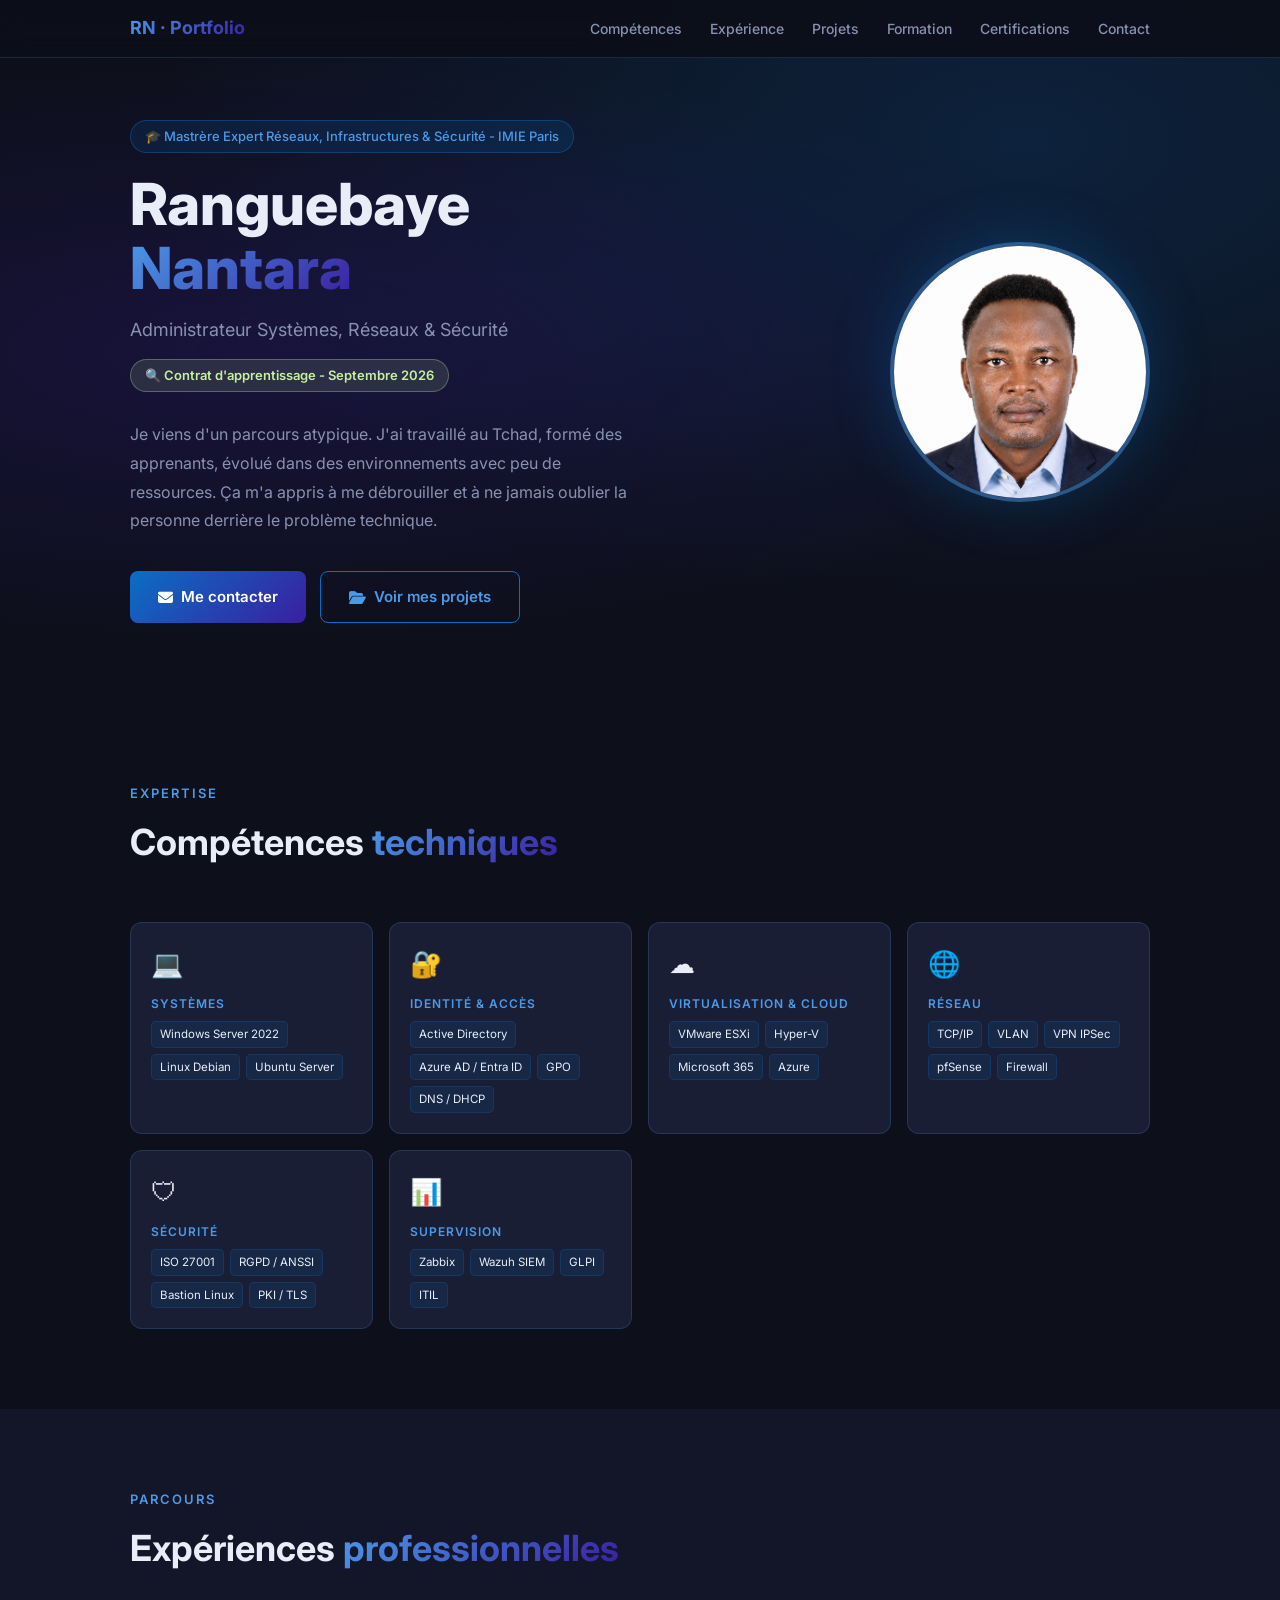
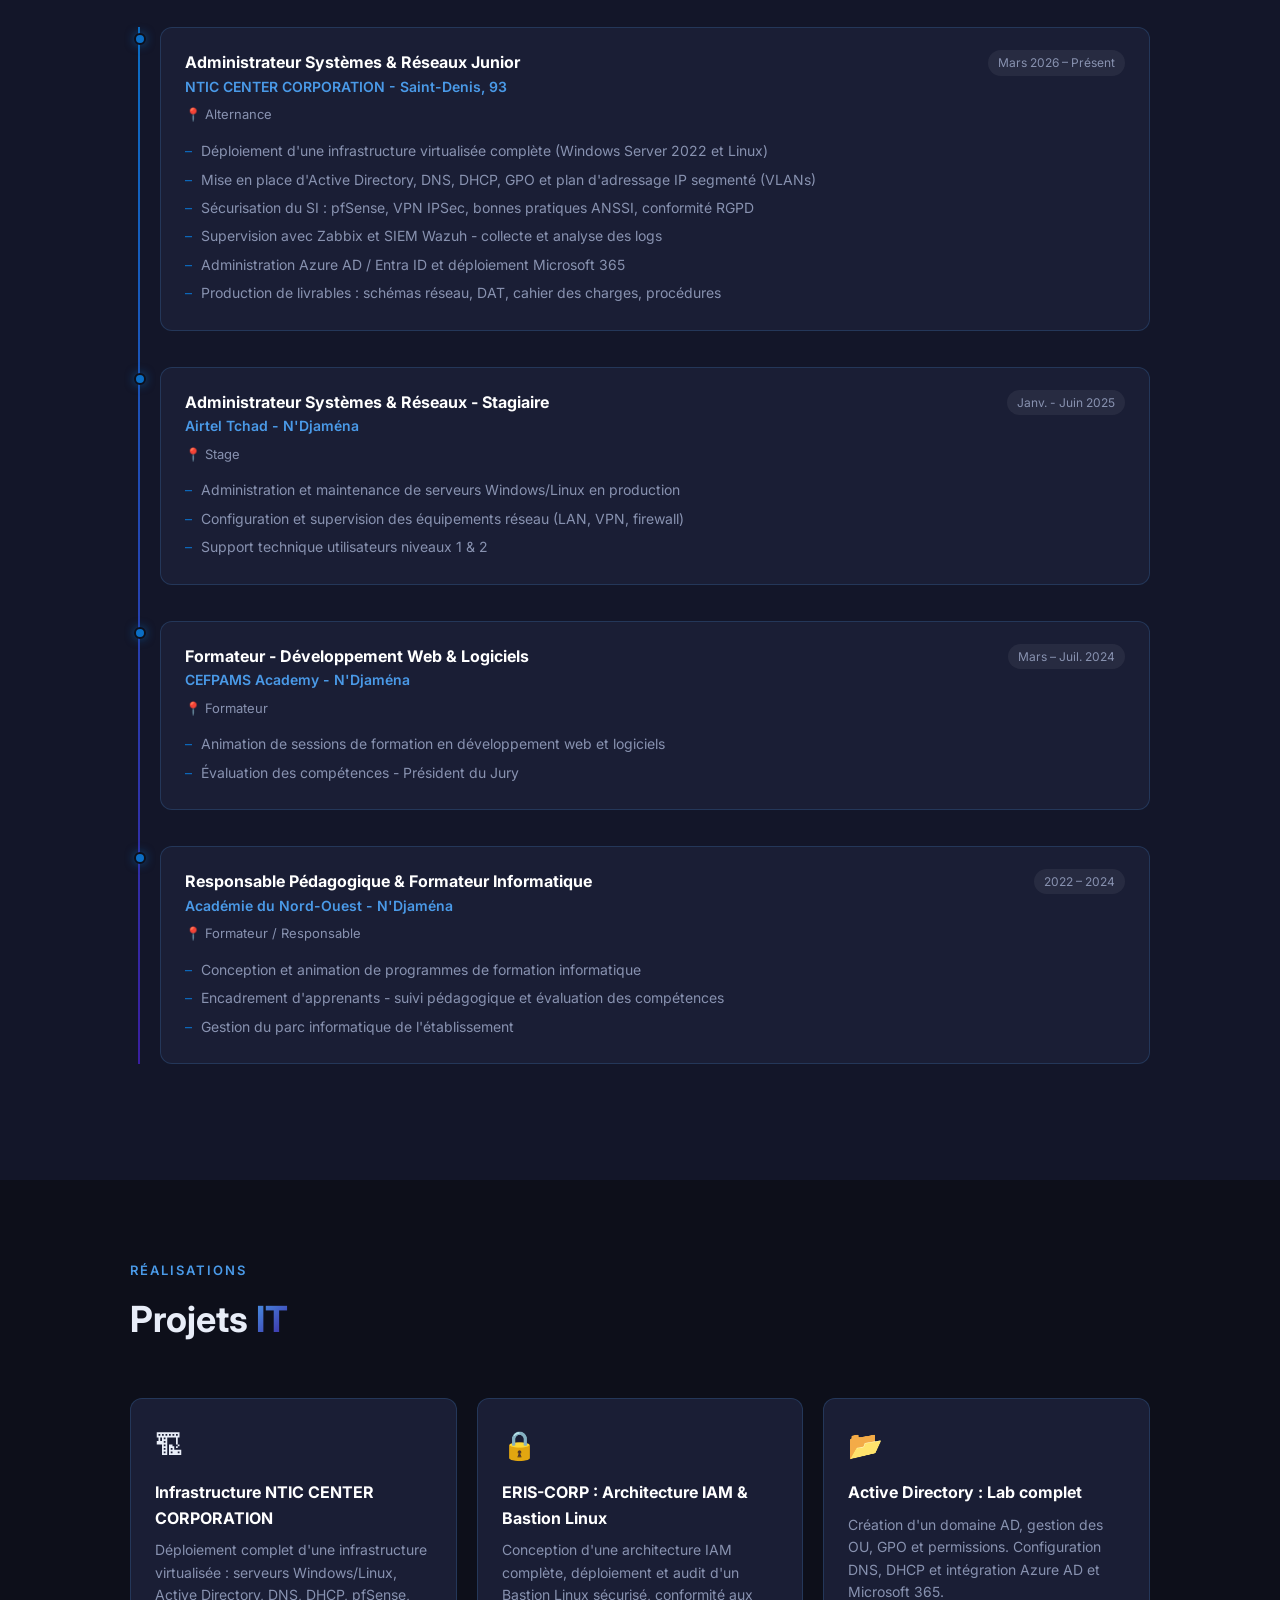
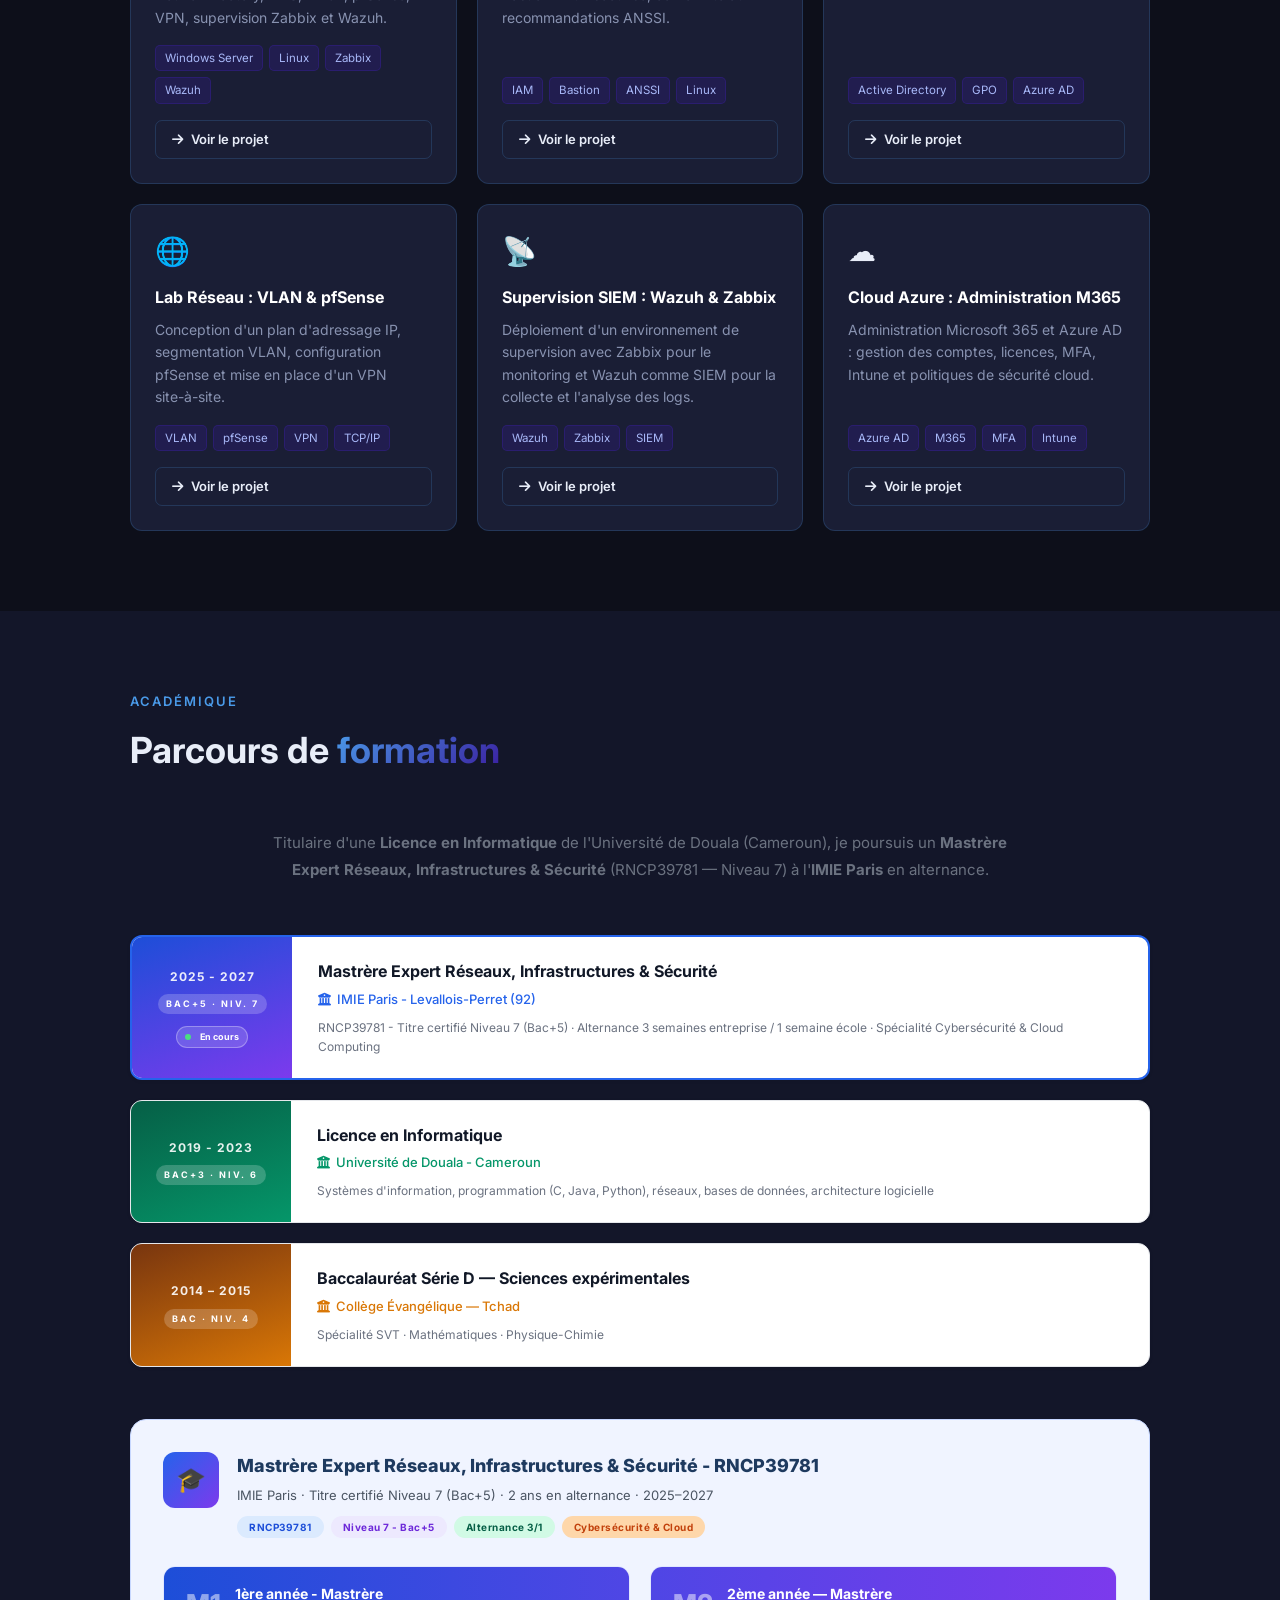
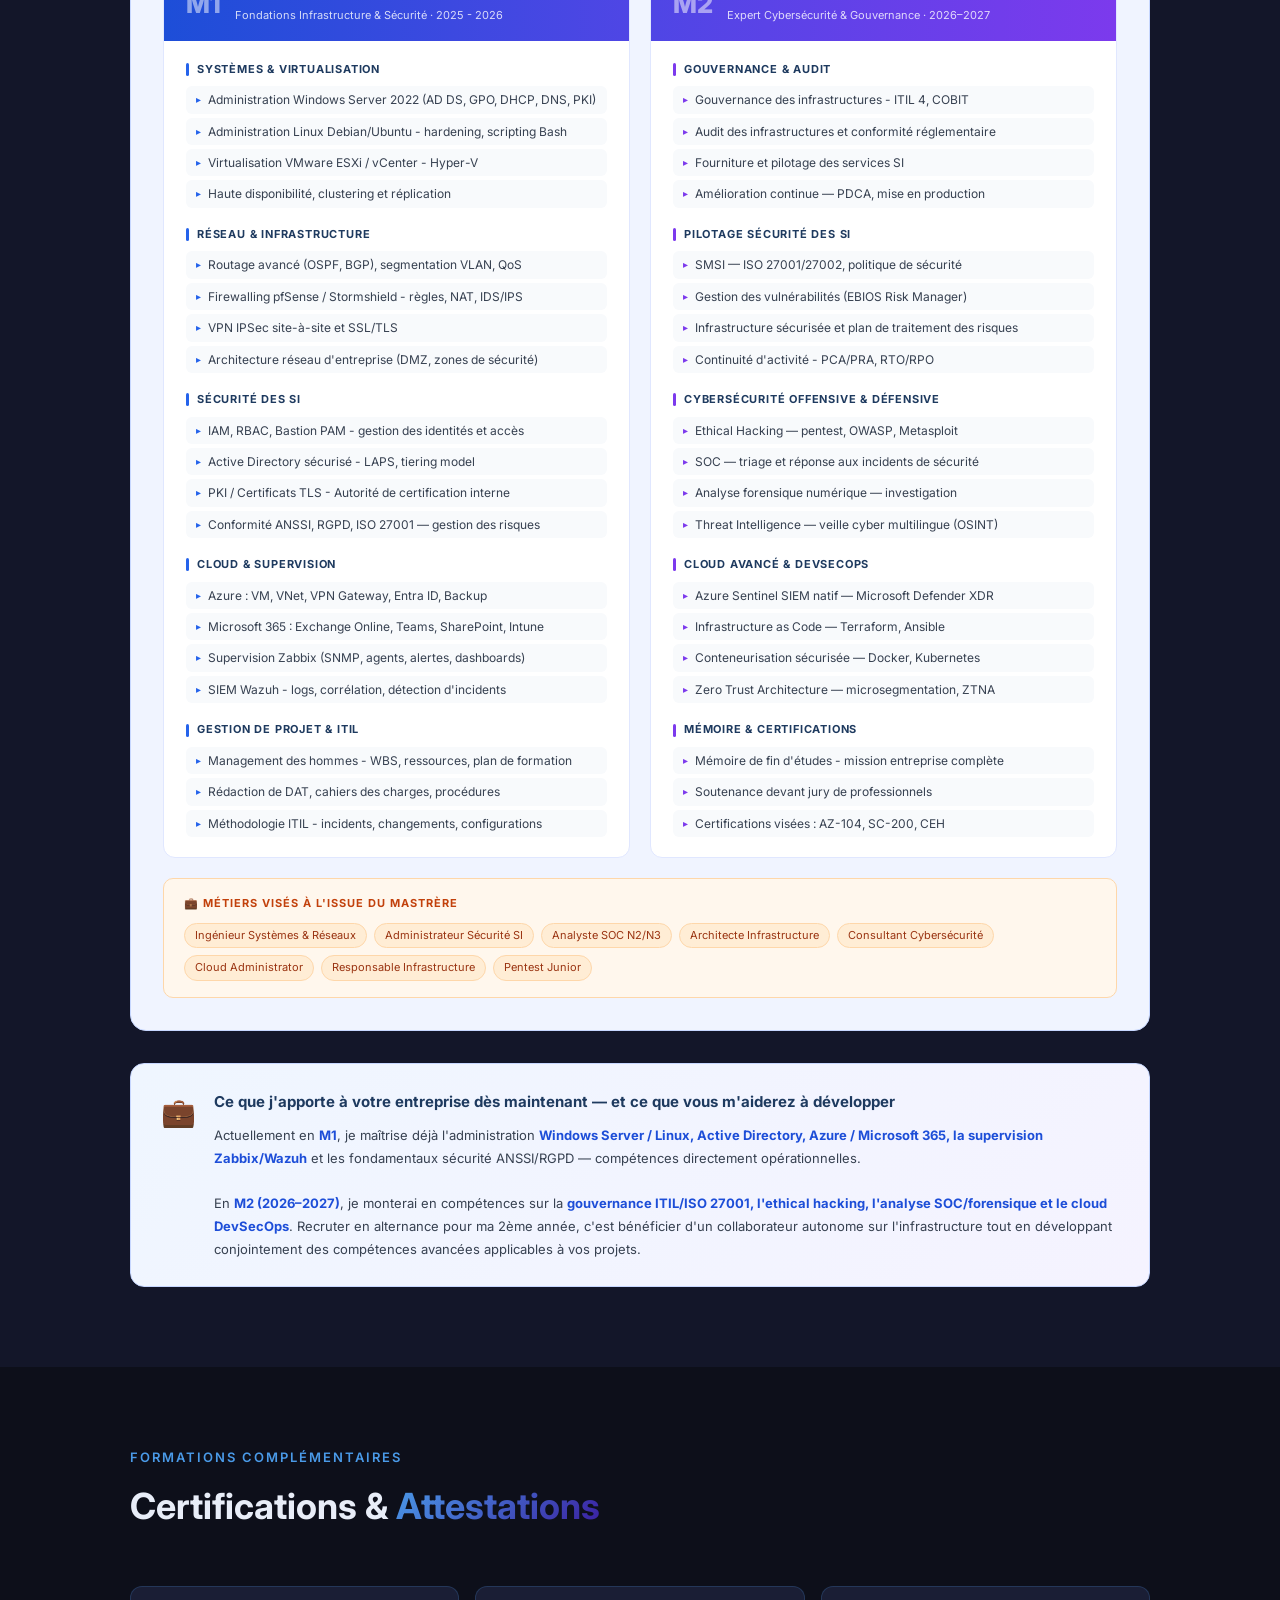
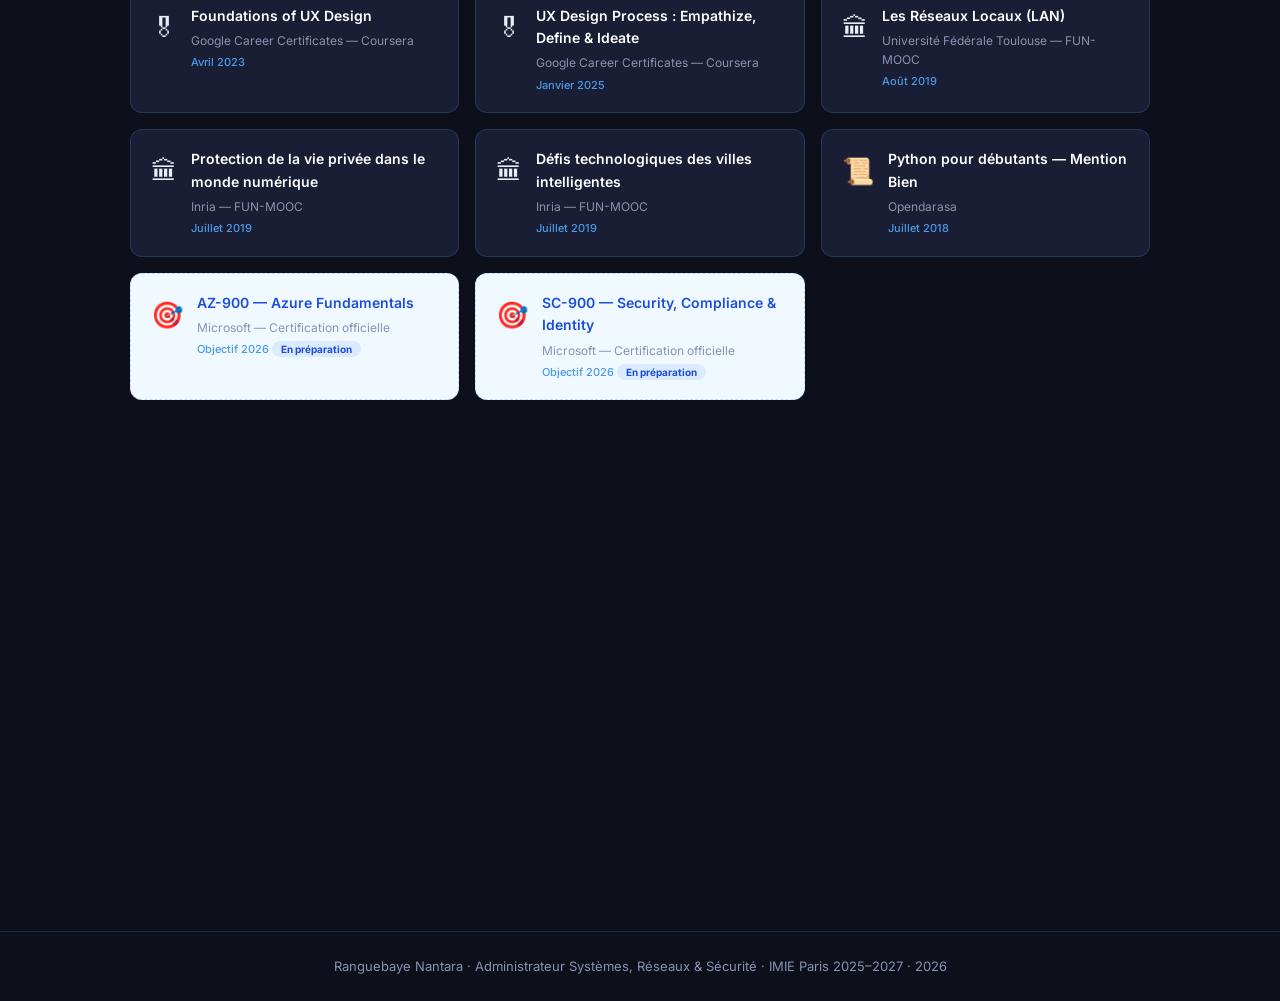
==== commit 3d6fed5f: "Replace '—' with '-' in index.html" ====
--- a/index.html
+++ b/index.html
@@ -85,10 +85,10 @@
 <section class="hero" id="accueil">
   <div class="container">
     <div class="hero-content fade-in">
-      <div class="hero-tag">🎓 Mastrère Expert Réseaux, Infrastructures & Sécurité — IMIE Paris</div>
+      <div class="hero-tag">🎓 Mastrère Expert Réseaux, Infrastructures & Sécurité - IMIE Paris</div>
       <h1>Ranguebaye<br><span class="gradient-text">Nantara</span></h1>
       <div class="hero-subtitle">Administrateur Systèmes, Réseaux & Sécurité</div>
-      <div class="hero-badge">🔍 Contrat d'apprentissage — Septembre 2026</div>
+      <div class="hero-badge">🔍 Contrat d'apprentissage - Septembre 2026</div>
       <p class="hero-desc">Je viens d'un parcours atypique. J'ai travaillé au Tchad, formé des apprenants, évolué dans des environnements avec peu de ressources. Ça m'a appris à me débrouiller et à ne jamais oublier la personne derrière le problème technique.</p>
       <div class="hero-btns">
         <a href="#contact" class="btn btn-primary"><i class="fa-solid fa-envelope"></i> Me contacter</a>
@@ -125,7 +125,7 @@
         <div class="timeline-dot"></div>
         <div class="card timeline-card">
           <div class="timeline-header">
-            <div><div class="timeline-title">Administrateur Systèmes & Réseaux Junior</div><div class="timeline-company">NTIC CENTER CORPORATION — Saint-Denis, 93</div></div>
+            <div><div class="timeline-title">Administrateur Systèmes & Réseaux Junior</div><div class="timeline-company">NTIC CENTER CORPORATION - Saint-Denis, 93</div></div>
             <span class="timeline-date">Mars 2026 – Présent</span>
           </div>
           <div class="timeline-lieu">📍 Alternance</div>
@@ -133,7 +133,7 @@
             <li>Déploiement d'une infrastructure virtualisée complète (Windows Server 2022 et Linux)</li>
             <li>Mise en place d'Active Directory, DNS, DHCP, GPO et plan d'adressage IP segmenté (VLANs)</li>
             <li>Sécurisation du SI : pfSense, VPN IPSec, bonnes pratiques ANSSI, conformité RGPD</li>
-            <li>Supervision avec Zabbix et SIEM Wazuh — collecte et analyse des logs</li>
+            <li>Supervision avec Zabbix et SIEM Wazuh - collecte et analyse des logs</li>
             <li>Administration Azure AD / Entra ID et déploiement Microsoft 365</li>
             <li>Production de livrables : schémas réseau, DAT, cahier des charges, procédures</li>
           </ul>
@@ -144,8 +144,8 @@
         <div class="timeline-dot"></div>
         <div class="card timeline-card">
           <div class="timeline-header">
-            <div><div class="timeline-title">Administrateur Systèmes & Réseaux — Stagiaire</div><div class="timeline-company">Airtel Tchad — N'Djaména</div></div>
-            <span class="timeline-date">Janv. – Juin 2025</span>
+            <div><div class="timeline-title">Administrateur Systèmes & Réseaux - Stagiaire</div><div class="timeline-company">Airtel Tchad - N'Djaména</div></div>
+            <span class="timeline-date">Janv. - Juin 2025</span>
           </div>
           <div class="timeline-lieu">📍 Stage</div>
           <ul class="timeline-list">
@@ -160,13 +160,13 @@
         <div class="timeline-dot"></div>
         <div class="card timeline-card">
           <div class="timeline-header">
-            <div><div class="timeline-title">Formateur — Développement Web & Logiciels</div><div class="timeline-company">CEFPAMS Academy — N'Djaména</div></div>
+            <div><div class="timeline-title">Formateur - Développement Web & Logiciels</div><div class="timeline-company">CEFPAMS Academy - N'Djaména</div></div>
             <span class="timeline-date">Mars – Juil. 2024</span>
           </div>
           <div class="timeline-lieu">📍 Formateur</div>
           <ul class="timeline-list">
             <li>Animation de sessions de formation en développement web et logiciels</li>
-            <li>Évaluation des compétences — Président du Jury</li>
+            <li>Évaluation des compétences - Président du Jury</li>
           </ul>
         </div>
       </div>
@@ -175,13 +175,13 @@
         <div class="timeline-dot"></div>
         <div class="card timeline-card">
           <div class="timeline-header">
-            <div><div class="timeline-title">Responsable Pédagogique & Formateur Informatique</div><div class="timeline-company">Académie du Nord-Ouest — N'Djaména</div></div>
+            <div><div class="timeline-title">Responsable Pédagogique & Formateur Informatique</div><div class="timeline-company">Académie du Nord-Ouest - N'Djaména</div></div>
             <span class="timeline-date">2022 – 2024</span>
           </div>
           <div class="timeline-lieu">📍 Formateur / Responsable</div>
           <ul class="timeline-list">
             <li>Conception et animation de programmes de formation informatique</li>
-            <li>Encadrement d'apprenants — suivi pédagogique et évaluation des compétences</li>
+            <li>Encadrement d'apprenants - suivi pédagogique et évaluation des compétences</li>
             <li>Gestion du parc informatique de l'établissement</li>
           </ul>
         </div>
@@ -198,11 +198,11 @@
     <h2 class="section-title">Projets <span class="gradient-text">IT</span></h2>
     <div class="projects-grid">
       <div class="card project-card card-lift fade-in"><div class="project-icon">🏗</div><div class="project-title">Infrastructure NTIC CENTER CORPORATION</div><p class="project-desc">Déploiement complet d'une infrastructure virtualisée : serveurs Windows/Linux, Active Directory, DNS, DHCP, pfSense, VPN, supervision Zabbix et Wazuh.</p><div class="project-tags"><span class="tag-purple">Windows Server</span><span class="tag-purple">Linux</span><span class="tag-purple">Zabbix</span><span class="tag-purple">Wazuh</span></div><a href="projets/infrastructure-ntic.html" class="btn btn-sm btn-outline"><i class="fa-solid fa-arrow-right"></i> Voir le projet</a></div>
-      <div class="card project-card card-lift fade-in"><div class="project-icon">🔒</div><div class="project-title">ERIS-CORP — Architecture IAM & Bastion Linux</div><p class="project-desc">Conception d'une architecture IAM complète, déploiement et audit d'un Bastion Linux sécurisé, conformité aux recommandations ANSSI.</p><div class="project-tags"><span class="tag-purple">IAM</span><span class="tag-purple">Bastion</span><span class="tag-purple">ANSSI</span><span class="tag-purple">Linux</span></div><a href="projets/eris-corp-iam.html" class="btn btn-sm btn-outline"><i class="fa-solid fa-arrow-right"></i> Voir le projet</a></div>
-      <div class="card project-card card-lift fade-in"><div class="project-icon">📂</div><div class="project-title">Active Directory — Lab complet</div><p class="project-desc">Création d'un domaine AD, gestion des OU, GPO et permissions. Configuration DNS, DHCP et intégration Azure AD et Microsoft 365.</p><div class="project-tags"><span class="tag-purple">Active Directory</span><span class="tag-purple">GPO</span><span class="tag-purple">Azure AD</span></div><a href="projets/active-directory-lab.html" class="btn btn-sm btn-outline"><i class="fa-solid fa-arrow-right"></i> Voir le projet</a></div>
-      <div class="card project-card card-lift fade-in"><div class="project-icon">🌐</div><div class="project-title">Lab Réseau — VLAN & pfSense</div><p class="project-desc">Conception d'un plan d'adressage IP, segmentation VLAN, configuration pfSense et mise en place d'un VPN site-à-site.</p><div class="project-tags"><span class="tag-purple">VLAN</span><span class="tag-purple">pfSense</span><span class="tag-purple">VPN</span><span class="tag-purple">TCP/IP</span></div><a href="projets/reseau-vlan-pfsense.html" class="btn btn-sm btn-outline"><i class="fa-solid fa-arrow-right"></i> Voir le projet</a></div>
-      <div class="card project-card card-lift fade-in"><div class="project-icon">📡</div><div class="project-title">Supervision SIEM — Wazuh & Zabbix</div><p class="project-desc">Déploiement d'un environnement de supervision avec Zabbix pour le monitoring et Wazuh comme SIEM pour la collecte et l'analyse des logs.</p><div class="project-tags"><span class="tag-purple">Wazuh</span><span class="tag-purple">Zabbix</span><span class="tag-purple">SIEM</span></div><a href="projets/wazuh-zabbix.html" class="btn btn-sm btn-outline"><i class="fa-solid fa-arrow-right"></i> Voir le projet</a></div>
-      <div class="card project-card card-lift fade-in"><div class="project-icon">☁</div><div class="project-title">Cloud Azure — Administration M365</div><p class="project-desc">Administration Microsoft 365 et Azure AD : gestion des comptes, licences, MFA, Intune et politiques de sécurité cloud.</p><div class="project-tags"><span class="tag-purple">Azure AD</span><span class="tag-purple">M365</span><span class="tag-purple">MFA</span><span class="tag-purple">Intune</span></div><a href="projets/cloud-azure-m365.html" class="btn btn-sm btn-outline"><i class="fa-solid fa-arrow-right"></i> Voir le projet</a></div>
+      <div class="card project-card card-lift fade-in"><div class="project-icon">🔒</div><div class="project-title">ERIS-CORP : Architecture IAM & Bastion Linux</div><p class="project-desc">Conception d'une architecture IAM complète, déploiement et audit d'un Bastion Linux sécurisé, conformité aux recommandations ANSSI.</p><div class="project-tags"><span class="tag-purple">IAM</span><span class="tag-purple">Bastion</span><span class="tag-purple">ANSSI</span><span class="tag-purple">Linux</span></div><a href="projets/eris-corp-iam.html" class="btn btn-sm btn-outline"><i class="fa-solid fa-arrow-right"></i> Voir le projet</a></div>
+      <div class="card project-card card-lift fade-in"><div class="project-icon">📂</div><div class="project-title">Active Directory : Lab complet</div><p class="project-desc">Création d'un domaine AD, gestion des OU, GPO et permissions. Configuration DNS, DHCP et intégration Azure AD et Microsoft 365.</p><div class="project-tags"><span class="tag-purple">Active Directory</span><span class="tag-purple">GPO</span><span class="tag-purple">Azure AD</span></div><a href="projets/active-directory-lab.html" class="btn btn-sm btn-outline"><i class="fa-solid fa-arrow-right"></i> Voir le projet</a></div>
+      <div class="card project-card card-lift fade-in"><div class="project-icon">🌐</div><div class="project-title">Lab Réseau : VLAN & pfSense</div><p class="project-desc">Conception d'un plan d'adressage IP, segmentation VLAN, configuration pfSense et mise en place d'un VPN site-à-site.</p><div class="project-tags"><span class="tag-purple">VLAN</span><span class="tag-purple">pfSense</span><span class="tag-purple">VPN</span><span class="tag-purple">TCP/IP</span></div><a href="projets/reseau-vlan-pfsense.html" class="btn btn-sm btn-outline"><i class="fa-solid fa-arrow-right"></i> Voir le projet</a></div>
+      <div class="card project-card card-lift fade-in"><div class="project-icon">📡</div><div class="project-title">Supervision SIEM : Wazuh & Zabbix</div><p class="project-desc">Déploiement d'un environnement de supervision avec Zabbix pour le monitoring et Wazuh comme SIEM pour la collecte et l'analyse des logs.</p><div class="project-tags"><span class="tag-purple">Wazuh</span><span class="tag-purple">Zabbix</span><span class="tag-purple">SIEM</span></div><a href="projets/wazuh-zabbix.html" class="btn btn-sm btn-outline"><i class="fa-solid fa-arrow-right"></i> Voir le projet</a></div>
+      <div class="card project-card card-lift fade-in"><div class="project-icon">☁</div><div class="project-title">Cloud Azure : Administration M365</div><p class="project-desc">Administration Microsoft 365 et Azure AD : gestion des comptes, licences, MFA, Intune et politiques de sécurité cloud.</p><div class="project-tags"><span class="tag-purple">Azure AD</span><span class="tag-purple">M365</span><span class="tag-purple">MFA</span><span class="tag-purple">Intune</span></div><a href="projets/cloud-azure-m365.html" class="btn btn-sm btn-outline"><i class="fa-solid fa-arrow-right"></i> Voir le projet</a></div>
     </div>
   </div>
 </section>
@@ -219,25 +219,25 @@
 
       <div class="edu-item edu-current fade-in">
         <div class="edu-left">
-          <div class="edu-year">2025 – 2027</div>
+          <div class="edu-year">2025 - 2027</div>
           <div class="edu-level-badge">Bac+5 · Niv. 7</div>
           <span class="badge-enc"><span class="dot-green"></span>En cours</span>
         </div>
         <div class="edu-right">
           <div class="edu-title">Mastrère Expert Réseaux, Infrastructures & Sécurité</div>
-          <div class="edu-school"><i class="fa-solid fa-building-columns" style="margin-right:6px"></i>IMIE Paris — Levallois-Perret (92)</div>
-          <div class="edu-detail">RNCP39781 — Titre certifié Niveau 7 (Bac+5) · Alternance 3 semaines entreprise / 1 semaine école · Spécialité Cybersécurité & Cloud Computing</div>
+          <div class="edu-school"><i class="fa-solid fa-building-columns" style="margin-right:6px"></i>IMIE Paris - Levallois-Perret (92)</div>
+          <div class="edu-detail">RNCP39781 - Titre certifié Niveau 7 (Bac+5) · Alternance 3 semaines entreprise / 1 semaine école · Spécialité Cybersécurité & Cloud Computing</div>
         </div>
       </div>
 
       <div class="edu-item fade-in">
         <div class="edu-left" style="background:linear-gradient(160deg,#065f46 0%,#059669 100%)">
-          <div class="edu-year">2019 – 2023</div>
+          <div class="edu-year">2019 - 2023</div>
           <div class="edu-level-badge">Bac+3 · Niv. 6</div>
         </div>
         <div class="edu-right">
           <div class="edu-title">Licence en Informatique</div>
-          <div class="edu-school" style="color:#059669"><i class="fa-solid fa-building-columns" style="margin-right:6px"></i>Université de Douala — Cameroun</div>
+          <div class="edu-school" style="color:#059669"><i class="fa-solid fa-building-columns" style="margin-right:6px"></i>Université de Douala - Cameroun</div>
           <div class="edu-detail">Systèmes d'information, programmation (C, Java, Python), réseaux, bases de données, architecture logicielle</div>
         </div>
       </div>
@@ -260,11 +260,11 @@
       <div class="rncp-header">
         <div class="rncp-logo">🎓</div>
         <div>
-          <div class="rncp-title">Mastrère Expert Réseaux, Infrastructures & Sécurité — RNCP39781</div>
+          <div class="rncp-title">Mastrère Expert Réseaux, Infrastructures & Sécurité - RNCP39781</div>
           <div class="rncp-sub">IMIE Paris · Titre certifié Niveau 7 (Bac+5) · 2 ans en alternance · 2025–2027</div>
           <div class="rncp-badges">
             <span class="rb b">RNCP39781</span>
-            <span class="rb p">Niveau 7 — Bac+5</span>
+            <span class="rb p">Niveau 7 - Bac+5</span>
             <span class="rb g">Alternance 3/1</span>
             <span class="rb o">Cybersécurité & Cloud</span>
           </div>
@@ -276,15 +276,15 @@
         <div class="yc">
           <div class="yh">
             <div class="yn">M1</div>
-            <div><div class="yl">1ère année — Mastrère</div><div class="ysl">Fondations Infrastructure & Sécurité · 2025–2026</div></div>
+            <div><div class="yl">1ère année - Mastrère</div><div class="ysl">Fondations Infrastructure & Sécurité · 2025 - 2026</div></div>
           </div>
           <div class="yb">
             <div class="mb">
               <div class="mn">Systèmes & Virtualisation</div>
               <ul class="mi">
                 <li>Administration Windows Server 2022 (AD DS, GPO, DHCP, DNS, PKI)</li>
-                <li>Administration Linux Debian/Ubuntu — hardening, scripting Bash</li>
-                <li>Virtualisation VMware ESXi / vCenter — Hyper-V</li>
+                <li>Administration Linux Debian/Ubuntu - hardening, scripting Bash</li>
+                <li>Virtualisation VMware ESXi / vCenter - Hyper-V</li>
                 <li>Haute disponibilité, clustering et réplication</li>
               </ul>
             </div>
@@ -292,7 +292,7 @@
               <div class="mn">Réseau & Infrastructure</div>
               <ul class="mi">
                 <li>Routage avancé (OSPF, BGP), segmentation VLAN, QoS</li>
-                <li>Firewalling pfSense / Stormshield — règles, NAT, IDS/IPS</li>
+                <li>Firewalling pfSense / Stormshield - règles, NAT, IDS/IPS</li>
                 <li>VPN IPSec site-à-site et SSL/TLS</li>
                 <li>Architecture réseau d'entreprise (DMZ, zones de sécurité)</li>
               </ul>
@@ -300,9 +300,9 @@
             <div class="mb">
               <div class="mn">Sécurité des SI</div>
               <ul class="mi">
-                <li>IAM, RBAC, Bastion PAM — gestion des identités et accès</li>
-                <li>Active Directory sécurisé — LAPS, tiering model</li>
-                <li>PKI / Certificats TLS — Autorité de certification interne</li>
+                <li>IAM, RBAC, Bastion PAM - gestion des identités et accès</li>
+                <li>Active Directory sécurisé - LAPS, tiering model</li>
+                <li>PKI / Certificats TLS - Autorité de certification interne</li>
                 <li>Conformité ANSSI, RGPD, ISO 27001 — gestion des risques</li>
               </ul>
             </div>
@@ -312,15 +312,15 @@
                 <li>Azure : VM, VNet, VPN Gateway, Entra ID, Backup</li>
                 <li>Microsoft 365 : Exchange Online, Teams, SharePoint, Intune</li>
                 <li>Supervision Zabbix (SNMP, agents, alertes, dashboards)</li>
-                <li>SIEM Wazuh — logs, corrélation, détection d'incidents</li>
+                <li>SIEM Wazuh - logs, corrélation, détection d'incidents</li>
               </ul>
             </div>
             <div class="mb">
               <div class="mn">Gestion de projet & ITIL</div>
               <ul class="mi">
-                <li>Management des hommes — WBS, ressources, plan de formation</li>
+                <li>Management des hommes - WBS, ressources, plan de formation</li>
                 <li>Rédaction de DAT, cahiers des charges, procédures</li>
-                <li>Méthodologie ITIL — incidents, changements, configurations</li>
+                <li>Méthodologie ITIL - incidents, changements, configurations</li>
               </ul>
             </div>
           </div>
@@ -335,7 +335,7 @@
             <div class="mb">
               <div class="mn">Gouvernance & Audit</div>
               <ul class="mi">
-                <li>Gouvernance des infrastructures — ITIL 4, COBIT</li>
+                <li>Gouvernance des infrastructures - ITIL 4, COBIT</li>
                 <li>Audit des infrastructures et conformité réglementaire</li>
                 <li>Fourniture et pilotage des services SI</li>
                 <li>Amélioration continue — PDCA, mise en production</li>
@@ -347,7 +347,7 @@
                 <li>SMSI — ISO 27001/27002, politique de sécurité</li>
                 <li>Gestion des vulnérabilités (EBIOS Risk Manager)</li>
                 <li>Infrastructure sécurisée et plan de traitement des risques</li>
-                <li>Continuité d'activité — PCA/PRA, RTO/RPO</li>
+                <li>Continuité d'activité - PCA/PRA, RTO/RPO</li>
               </ul>
             </div>
             <div class="mb">
@@ -371,7 +371,7 @@
             <div class="mb">
               <div class="mn">Mémoire & Certifications</div>
               <ul class="mi">
-                <li>Mémoire de fin d'études — mission entreprise complète</li>
+                <li>Mémoire de fin d'études - mission entreprise complète</li>
                 <li>Soutenance devant jury de professionnels</li>
                 <li>Certifications visées : AZ-104, SC-200, CEH</li>
               </ul>
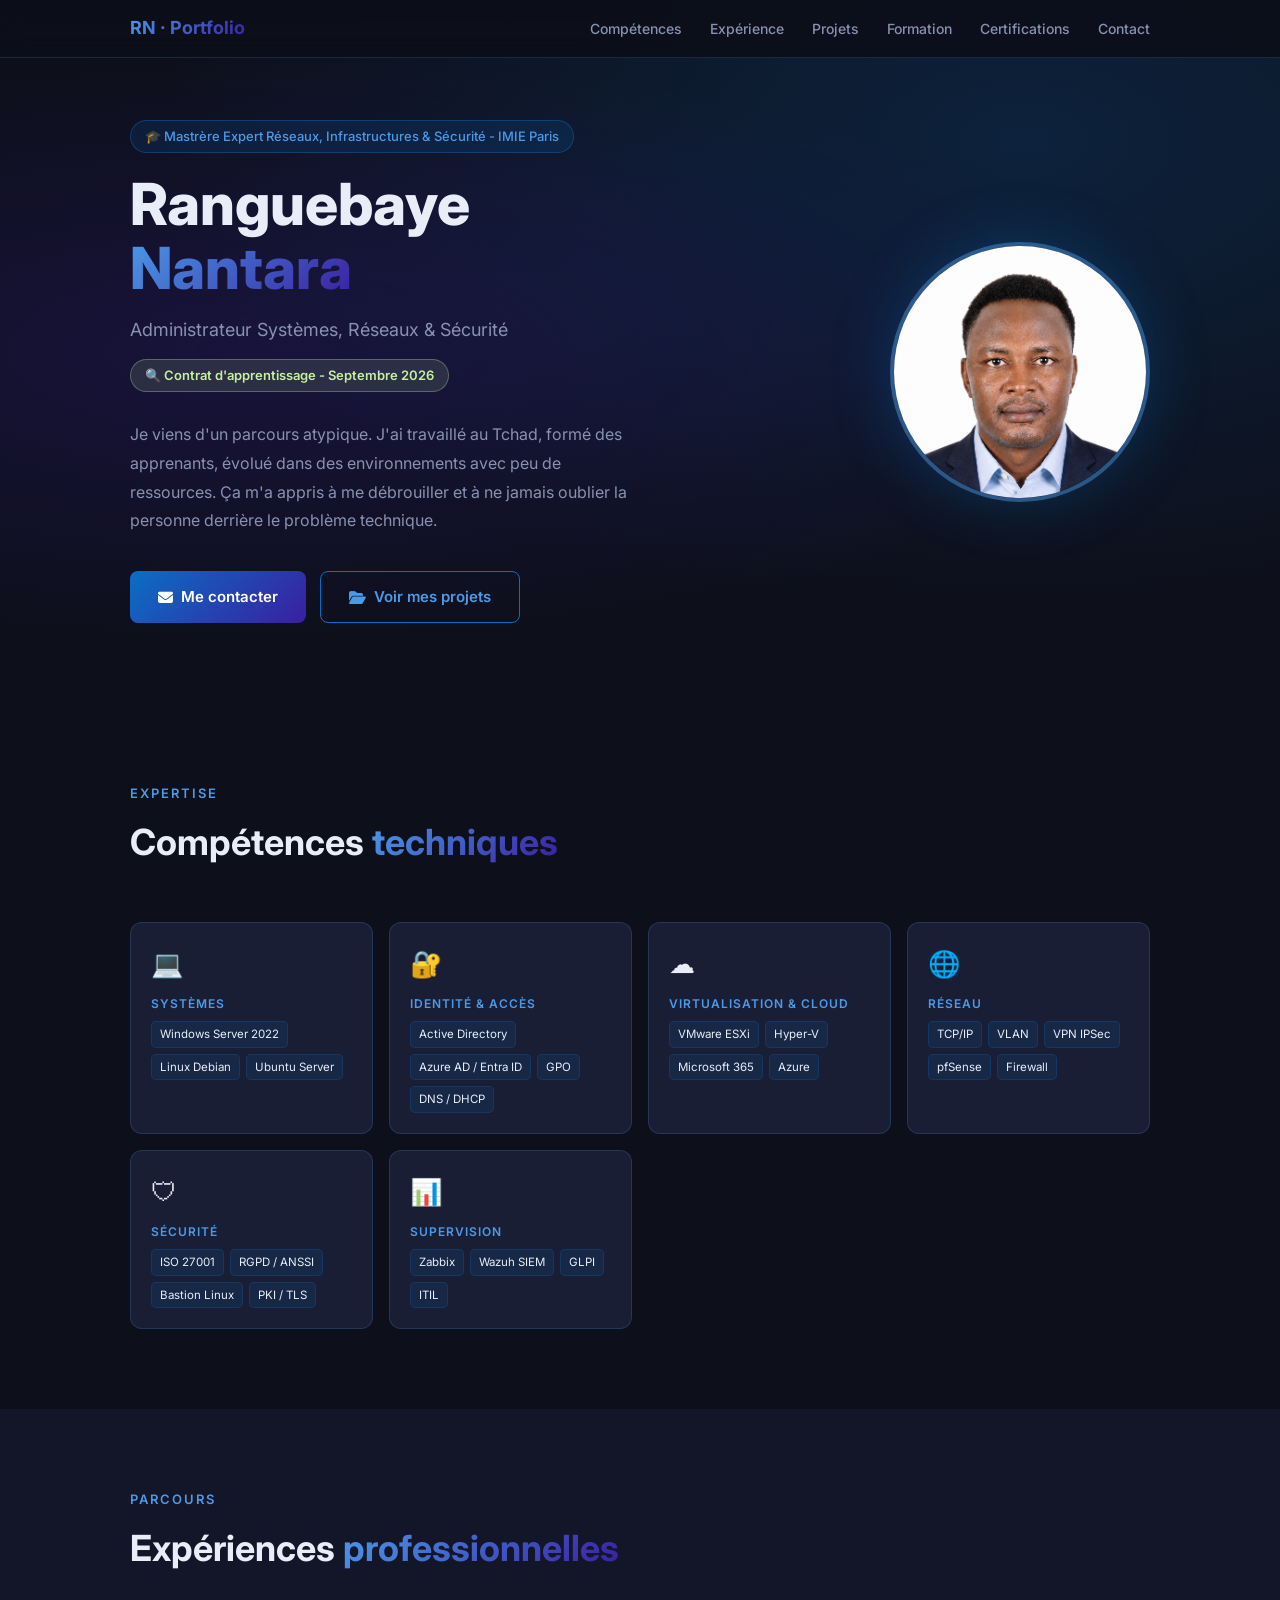
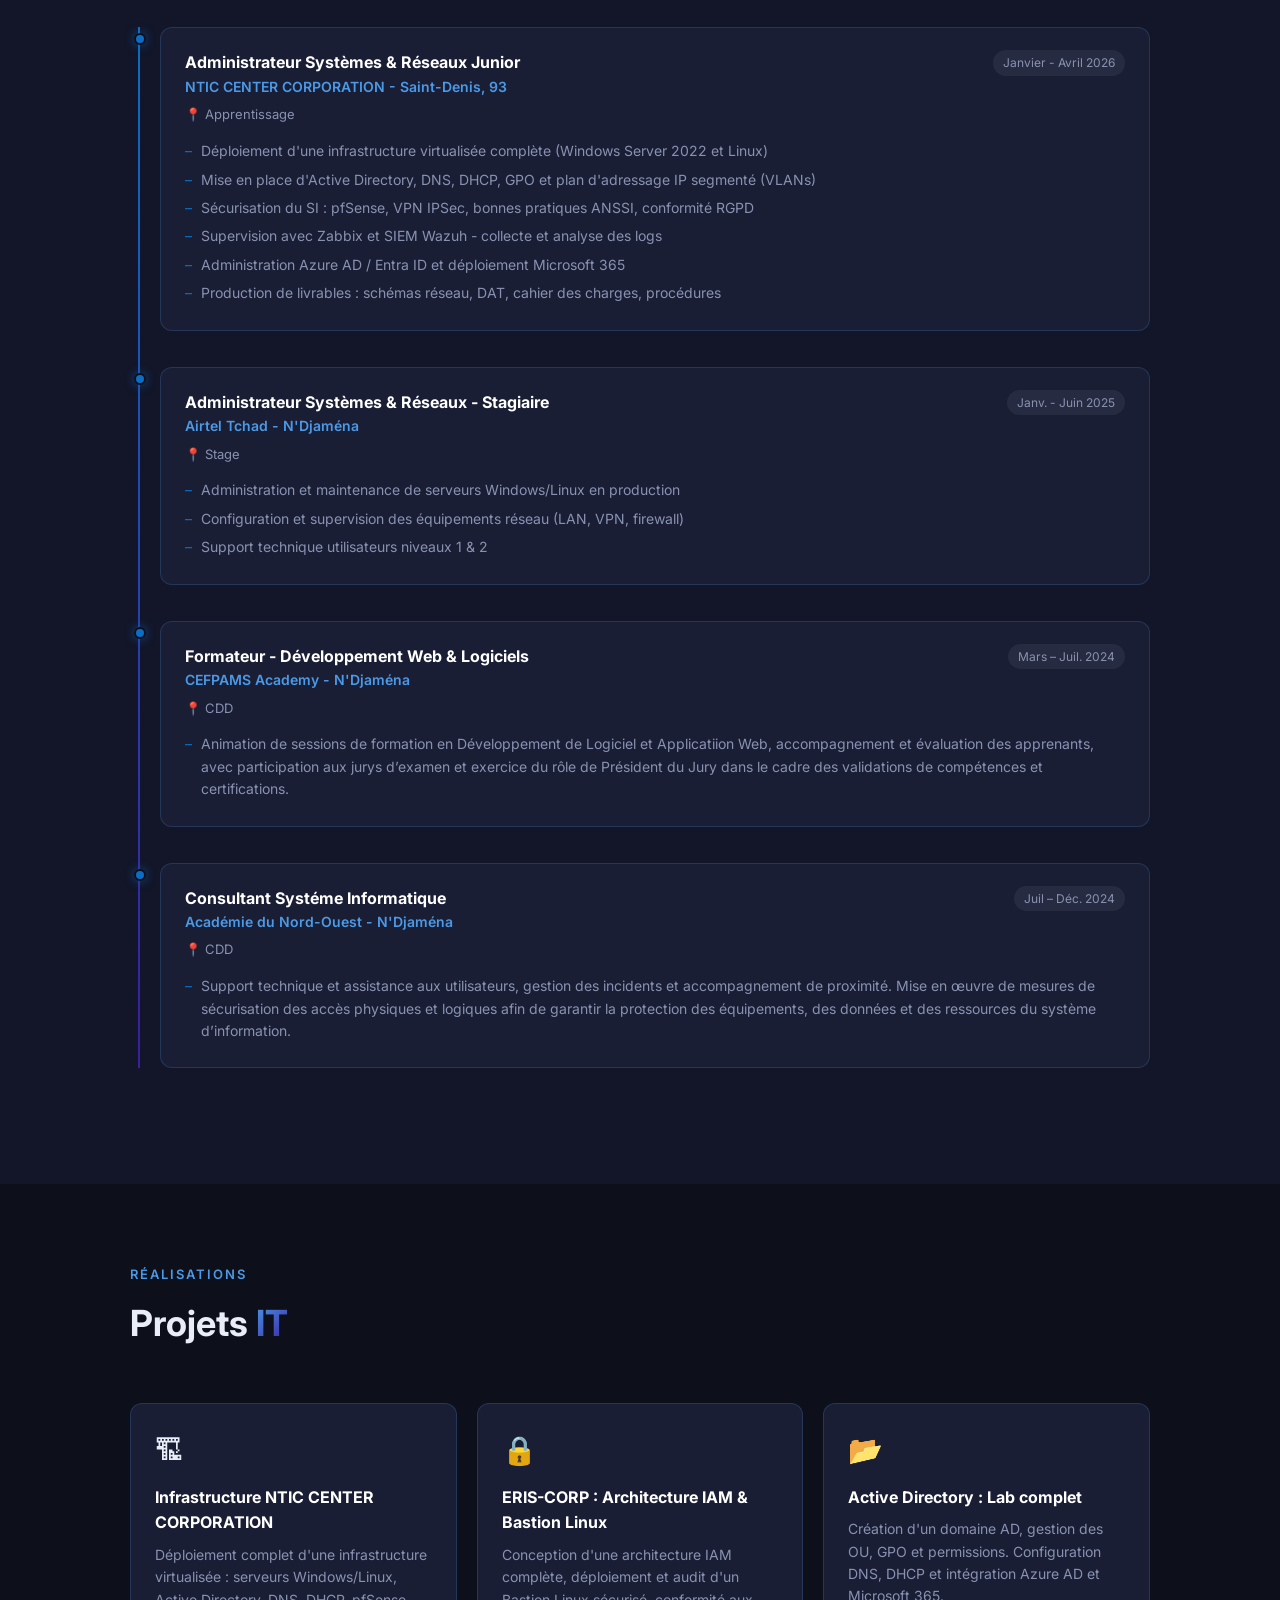
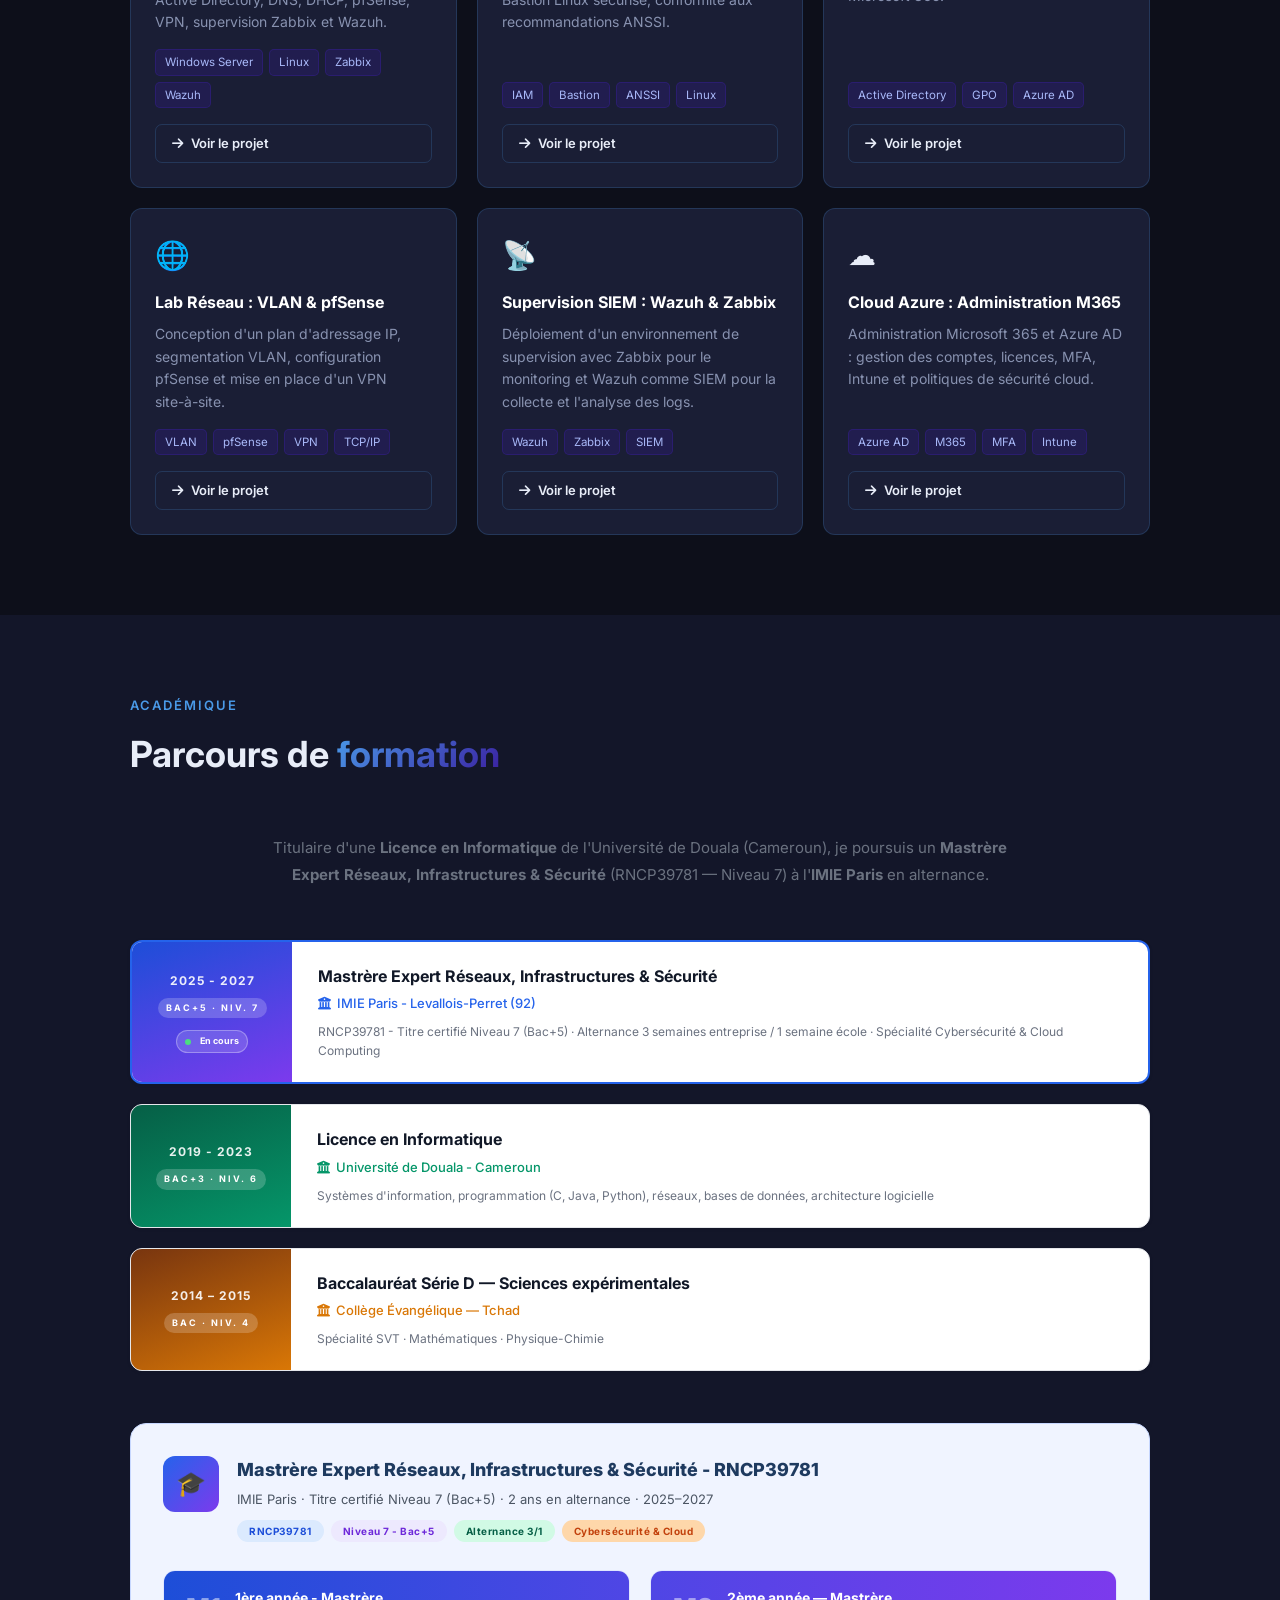
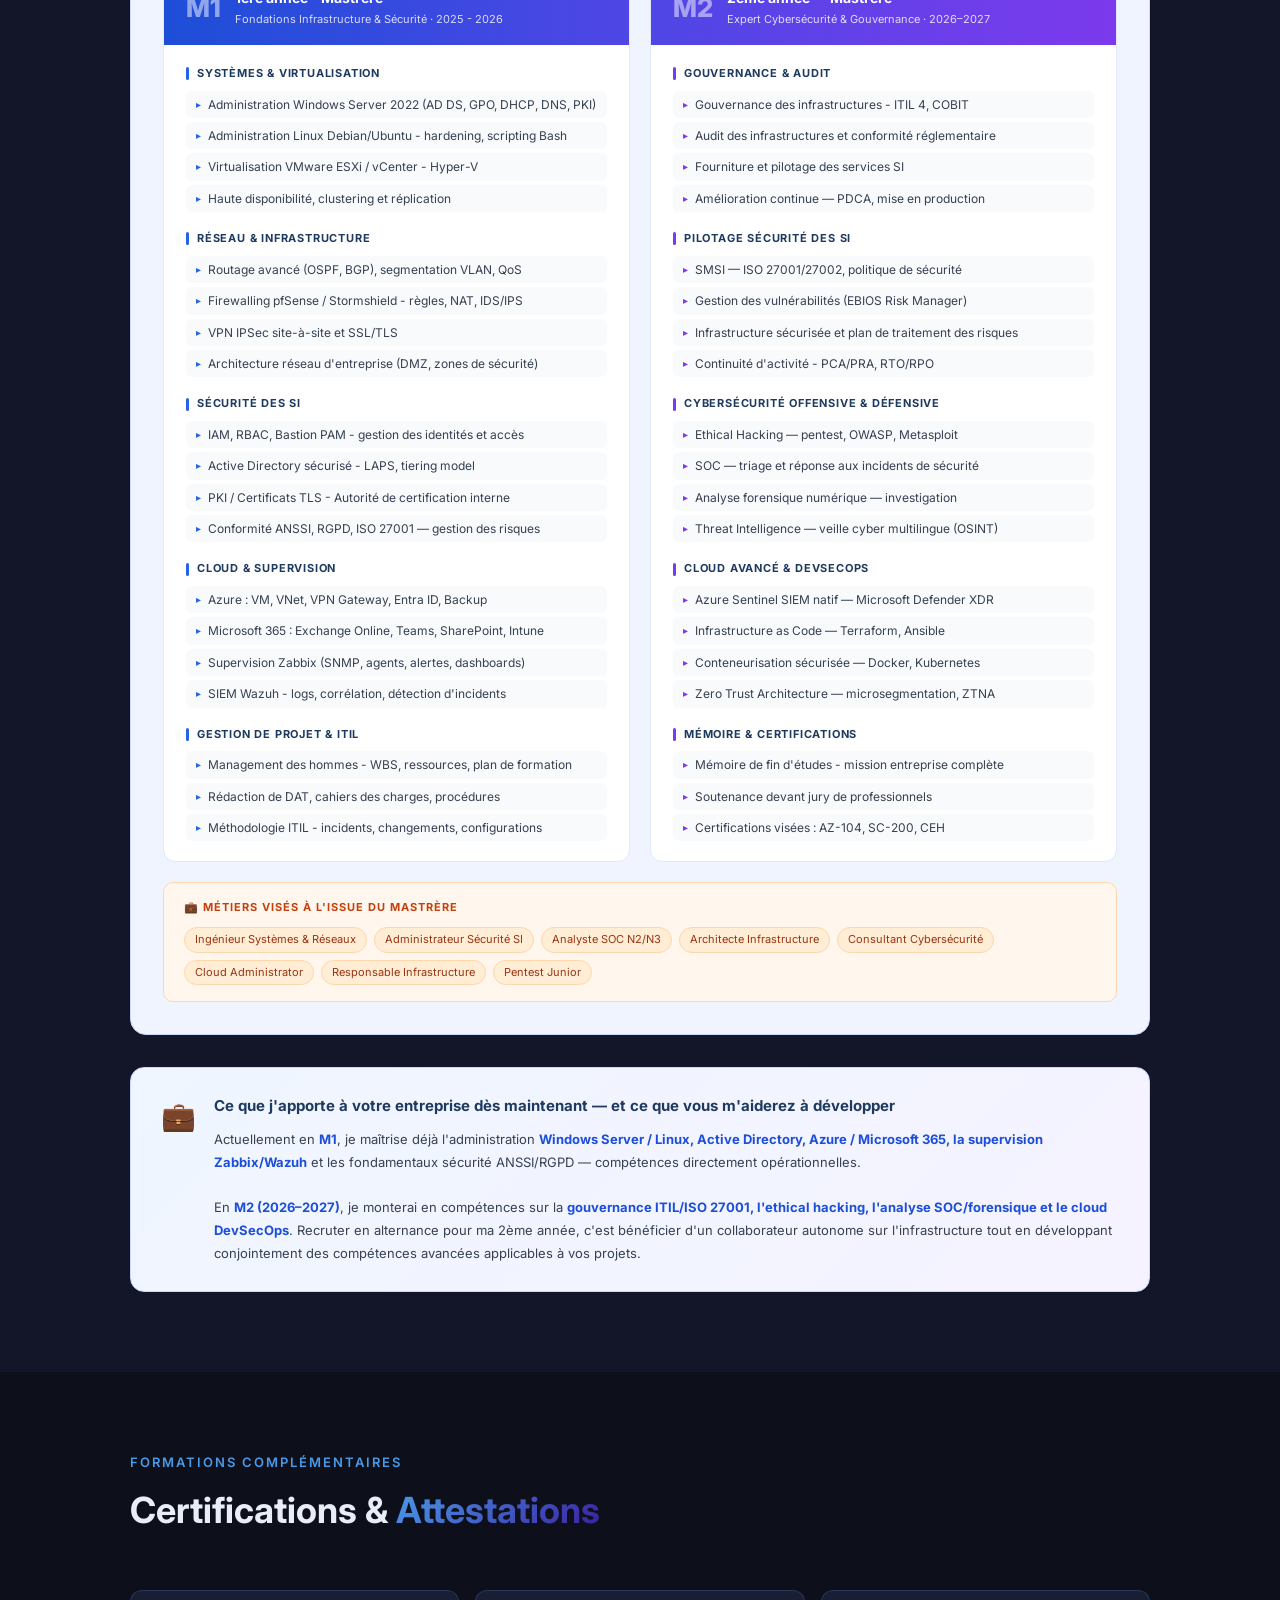
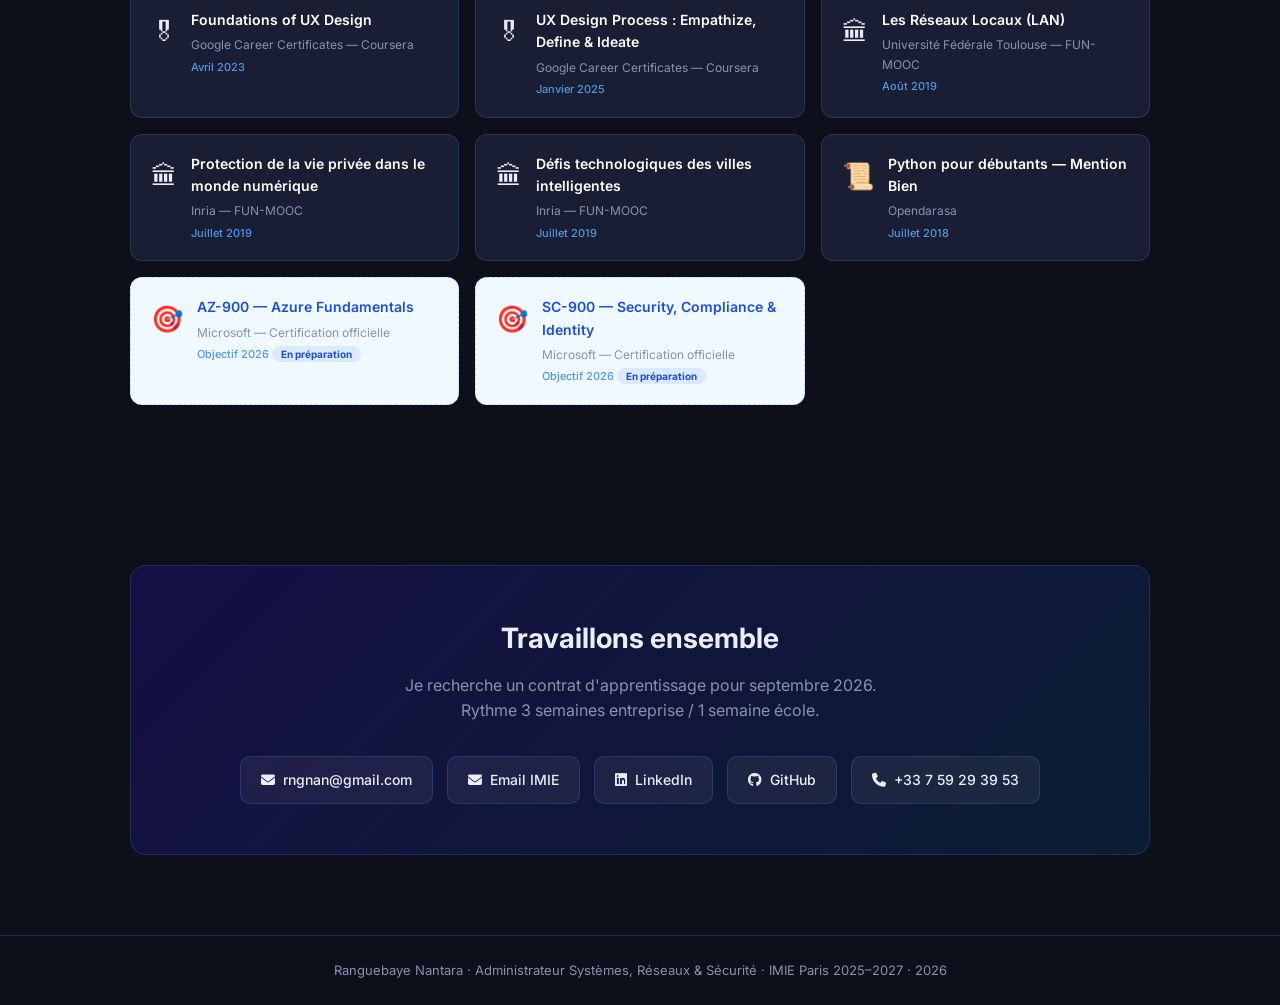
==== commit 95963f40: "Update job titles and descriptions in timeline" ====
--- a/index.html
+++ b/index.html
@@ -126,9 +126,9 @@
         <div class="card timeline-card">
           <div class="timeline-header">
             <div><div class="timeline-title">Administrateur Systèmes & Réseaux Junior</div><div class="timeline-company">NTIC CENTER CORPORATION - Saint-Denis, 93</div></div>
-            <span class="timeline-date">Mars 2026 – Présent</span>
-          </div>
-          <div class="timeline-lieu">📍 Alternance</div>
+            <span class="timeline-date">Janvier - Avril 2026</span>
+          </div>
+          <div class="timeline-lieu">📍 Apprentissage</div>
           <ul class="timeline-list">
             <li>Déploiement d'une infrastructure virtualisée complète (Windows Server 2022 et Linux)</li>
             <li>Mise en place d'Active Directory, DNS, DHCP, GPO et plan d'adressage IP segmenté (VLANs)</li>
@@ -163,10 +163,10 @@
             <div><div class="timeline-title">Formateur - Développement Web & Logiciels</div><div class="timeline-company">CEFPAMS Academy - N'Djaména</div></div>
             <span class="timeline-date">Mars – Juil. 2024</span>
           </div>
-          <div class="timeline-lieu">📍 Formateur</div>
+          <div class="timeline-lieu">📍 CDD</div>
           <ul class="timeline-list">
-            <li>Animation de sessions de formation en développement web et logiciels</li>
-            <li>Évaluation des compétences - Président du Jury</li>
+            <li>Animation de sessions de formation en Développement de Logiciel et Applicatiion Web, accompagnement et évaluation des apprenants, avec participation aux jurys d’examen et exercice du rôle de Président du Jury dans le cadre des validations de compétences et certifications.</li>
+           
           </ul>
         </div>
       </div>
@@ -175,14 +175,14 @@
         <div class="timeline-dot"></div>
         <div class="card timeline-card">
           <div class="timeline-header">
-            <div><div class="timeline-title">Responsable Pédagogique & Formateur Informatique</div><div class="timeline-company">Académie du Nord-Ouest - N'Djaména</div></div>
-            <span class="timeline-date">2022 – 2024</span>
-          </div>
-          <div class="timeline-lieu">📍 Formateur / Responsable</div>
+            <div><div class="timeline-title">Consultant Systéme Informatique</div><div class="timeline-company">Académie du Nord-Ouest - N'Djaména</div></div>
+            <span class="timeline-date">Juil – Déc. 2024</span>
+          </div>
+          <div class="timeline-lieu">📍 CDD</div>
           <ul class="timeline-list">
-            <li>Conception et animation de programmes de formation informatique</li>
-            <li>Encadrement d'apprenants - suivi pédagogique et évaluation des compétences</li>
-            <li>Gestion du parc informatique de l'établissement</li>
+            <li>Support technique et assistance aux utilisateurs, gestion des incidents et accompagnement de proximité. Mise en œuvre de mesures de sécurisation des accès physiques et logiques afin de garantir la protection des équipements, des données et des ressources du système d’information.
+</li>
+            
           </ul>
         </div>
       </div>
